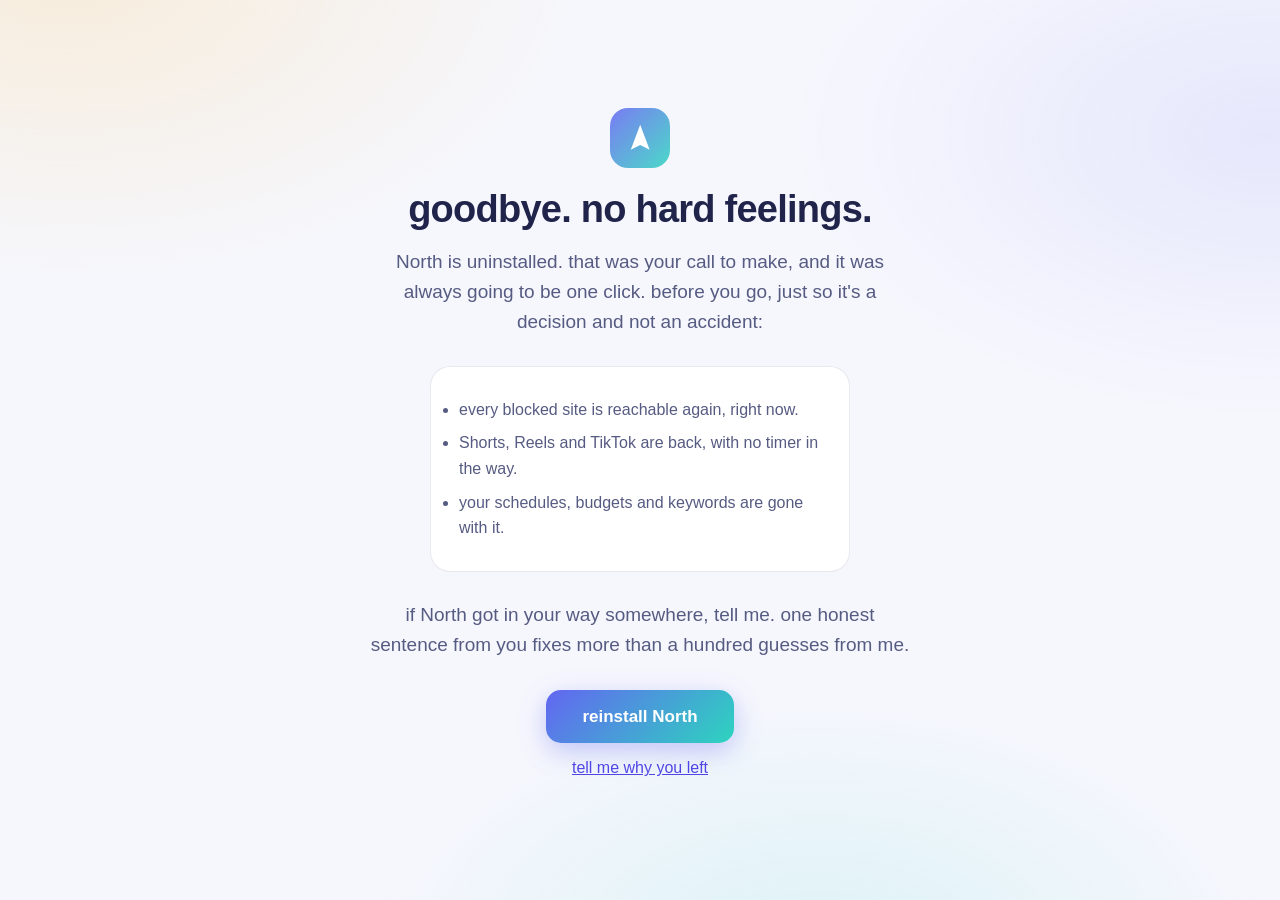
==== goodbye.html @ 4e26abec "use the north arrow mark instead of the triangle glyph swap the inline triangle in the hero mock, sh" ====
<!DOCTYPE html>
<html lang="en">
<head>
  <meta charset="UTF-8">
  <meta name="viewport" content="width=device-width, initial-scale=1.0">
  <title>You uninstalled North</title>
  <meta name="description" content="North has been uninstalled. Here's what just got unblocked, and how to come back if you change your mind.">
  <meta name="robots" content="noindex">
  <link rel="icon" type="image/png" href="assets/favicon.png">
  <script>document.documentElement.dataset.theme = localStorage.getItem("north-theme") || "light";</script>
  <link rel="stylesheet" href="styles.css">
  <style>
    .goodbye {
      max-width: 620px;
      margin: 0 auto;
      padding: clamp(60px, 12vh, 120px) 24px 80px;
      text-align: center;
      position: relative;
      z-index: 1;
    }
    .goodbye .mark {
      width: 60px; height: 60px;
      margin: 0 auto 20px;
      display: grid;
      place-items: center;
      font-size: 26px;
      color: #fff;
      border-radius: 18px;
      background: var(--grad);
      opacity: 0.85;
    }
    .goodbye h1 { font-size: clamp(28px, 4vw, 38px); margin-bottom: 16px; }
    .goodbye .open-list {
      text-align: left;
      max-width: 420px;
      margin: 28px auto;
      background: var(--bg-elev);
      border: 1px solid var(--line);
      border-radius: var(--radius);
      padding: 22px 28px;
    }
    .goodbye .open-list li { color: var(--text-dim); margin: 8px 0; }
    .goodbye .actions { display: flex; flex-direction: column; gap: 12px; align-items: center; margin-top: 30px; }
  </style>
</head>
<body>
  <div class="aurora" aria-hidden="true"></div>
  <main class="goodbye">
    <div class="mark"><svg class="north-arrow" viewBox="0 0 24 24" aria-hidden="true"><path d="M12 2 19 20.5 12 17 5 20.5Z"/></svg></div>
    <h1>goodbye. no hard feelings.</h1>
    <p class="lede" style="margin:0 auto 10px">North is uninstalled. that was your call to make, and it was always going to be one click. before you go, just so it's a decision and not an accident:</p>

    <ul class="open-list">
      <li>every blocked site is reachable again, right now.</li>
      <li>Shorts, Reels and TikTok are back, with no timer in the way.</li>
      <li>your schedules, budgets and keywords are gone with it.</li>
    </ul>

    <p class="lede" style="margin:0 auto">if North got in your way somewhere, tell me. one honest sentence from you fixes more than a hundred guesses from me.</p>

    <div class="actions">
      <a class="btn primary big" href="https://chrome.google.com/webstore" rel="noopener">reinstall North</a>
      <a href="mailto:jaitenkangis@gmail.com?subject=Why%20I%20uninstalled%20North&body=Be%20blunt.%20What%20made%20you%20remove%20it%3F%0A%0A">tell me why you left</a>
    </div>
  </main>
</body>
</html>
---- styles.css ----
/* North website — daylight edition */

:root {
  --bg: #f6f7fd;
  --bg-card: #ffffff;
  --bg-soft: #eceefb;
  --bg-inset: #f0f1fa;
  --line: rgba(32, 35, 90, 0.10);
  --text: #20234a;
  --text-dim: #565b82;
  --text-faint: #9094b4;
  --accent: #6366f1;
  --accent-deep: #4f46e5;
  --teal: #0ea5a0;
  --grad: linear-gradient(135deg, #6366f1, #2dd4bf);
  --shadow-sm: 0 2px 10px rgba(32, 35, 90, 0.06);
  --shadow: 0 18px 50px rgba(60, 60, 140, 0.13);
  --nav-bg: rgba(255, 255, 255, 0.85);
  --frost: rgba(255, 255, 255, 0.78);
  --radius: 20px;
  --font: "Plus Jakarta Sans", "Segoe UI", -apple-system, BlinkMacSystemFont, Roboto, sans-serif;
  --bg-elev: var(--bg-card); /* alias used by goodbye.html */
  --ok: #10b981;
}

/* Night mode — same brand, lights off */
:root[data-theme="dark"] {
  --bg: #0c1022;
  --bg-card: #131a31;
  --bg-soft: #1c2342;
  --bg-inset: #1a2138;
  --line: rgba(148, 163, 196, 0.16);
  --text: #e8ecf8;
  --text-dim: #9aa7c4;
  --text-faint: #5f6b8d;
  --accent-deep: #8b8ef8;
  --teal: #2dd4bf;
  --shadow-sm: 0 2px 10px rgba(0, 0, 0, 0.3);
  --shadow: 0 18px 50px rgba(0, 0, 0, 0.5);
  --nav-bg: rgba(12, 16, 34, 0.82);
  --frost: rgba(13, 18, 38, 0.74);
}

* { box-sizing: border-box; }

html { scroll-behavior: smooth; }

/* Lenis smooth scroll (when active) */
html.lenis, html.lenis body { height: auto; }
.lenis.lenis-smooth { scroll-behavior: auto !important; }
.lenis.lenis-stopped { overflow: hidden; }

body {
  margin: 0;
  background: var(--bg);
  color: var(--text);
  font-family: var(--font);
  font-size: 16px;
  line-height: 1.6;
  -webkit-font-smoothing: antialiased;
  overflow-x: hidden;
}

h1, h2, h3 { letter-spacing: -0.02em; line-height: 1.12; margin: 0; }
a { color: var(--accent-deep); }
.hidden { display: none; }

::selection { background: rgba(99, 102, 241, 0.22); }
a:focus-visible, button:focus-visible, input:focus-visible, summary:focus-visible {
  outline: 2.5px solid var(--accent);
  outline-offset: 3px;
  border-radius: 6px;
}

/* Daylight backdrop: morning sun, clear sky */
.aurora {
  position: fixed; inset: -20%;
  pointer-events: none;
  z-index: 0;
  background:
    radial-gradient(42% 36% at 18% 12%, rgba(255, 196, 86, 0.20), transparent 70%),
    radial-gradient(38% 32% at 85% 25%, rgba(99, 102, 241, 0.10), transparent 70%),
    radial-gradient(36% 30% at 60% 90%, rgba(45, 212, 191, 0.12), transparent 70%);
  animation: drift 26s ease-in-out infinite alternate;
}
@keyframes drift {
  from { transform: translate3d(-2%, -1%, 0) scale(1); }
  to   { transform: translate3d(2%, 2%, 0) scale(1.06); }
}
:root[data-theme="dark"] .aurora {
  background:
    radial-gradient(38% 32% at 22% 18%, rgba(99, 102, 241, 0.17), transparent 70%),
    radial-gradient(34% 28% at 78% 65%, rgba(45, 212, 191, 0.10), transparent 70%),
    radial-gradient(28% 24% at 60% 12%, rgba(168, 85, 247, 0.09), transparent 70%);
}

/* Reveal-on-scroll */
.reveal {
  opacity: 0;
  transform: translateY(26px);
  transition: opacity 0.7s cubic-bezier(0.2, 0.7, 0.3, 1), transform 0.7s cubic-bezier(0.2, 0.7, 0.3, 1);
}
.reveal.visible { opacity: 1; transform: none; }
.delay-1 { transition-delay: 0.12s; }
.delay-2 { transition-delay: 0.24s; }

/* Buttons */
.btn {
  display: inline-block;
  font: 700 15px/1 var(--font);
  padding: 14px 26px;
  border-radius: 13px;
  text-decoration: none;
  transition: transform 0.15s ease, box-shadow 0.25s ease;
}
.btn:active { transform: scale(0.97); }
.btn.primary {
  background: var(--grad);
  background-origin: border-box;
  color: #fff;
  box-shadow: 0 8px 26px rgba(99, 102, 241, 0.35);
}
.btn.primary:hover { box-shadow: 0 12px 36px rgba(99, 102, 241, 0.45); transform: translateY(-2px); }
.btn.big { padding: 18px 36px; font-size: 17px; border-radius: 15px; }
.btn.ghosted {
  color: var(--text-dim);
  border: 1.5px solid var(--line);
  background: var(--bg-card);
}
.btn.ghosted:hover { border-color: var(--accent); color: var(--text); }

/* ====================== Shared bits ====================== */

/* Kept for goodbye.html's gradient circle */
@keyframes breathe { 0%, 100% { transform: scale(1); } 50% { transform: scale(1.07); } }

/* Avatar eyes in the who-grid blink with this */
@keyframes blink {
  0%, 91%, 100% { transform: scaleY(1); }
  94%, 96% { transform: scaleY(0.08); }
}

@keyframes bob {
  0%, 100% { transform: translateY(0); }
  50% { transform: translateY(-7px); }
}

/* ====================== Nav ====================== */

.nav {
  position: sticky; top: 0;
  z-index: 20;
  display: flex;
  align-items: center;
  justify-content: space-between;
  gap: 20px;
  padding: 13px clamp(20px, 5vw, 56px);
  background: var(--nav-bg);
  backdrop-filter: blur(14px);
  border-bottom: 1px solid var(--line);
  box-shadow: 0 6px 24px rgba(32, 35, 90, 0.07);
  transition: box-shadow 0.3s, background 0.3s;
}
.nav.scrolled { box-shadow: 0 10px 32px rgba(32, 35, 90, 0.13); }
:root[data-theme="dark"] .nav { box-shadow: 0 6px 24px rgba(0, 0, 0, 0.35); }
:root[data-theme="dark"] .nav.scrolled { box-shadow: 0 10px 32px rgba(0, 0, 0, 0.5); }

.theme-btn {
  display: grid;
  place-items: center;
  width: 38px; height: 38px;
  border-radius: 11px;
  border: 1.5px solid var(--line);
  background: var(--bg-card);
  color: var(--text-dim);
  cursor: pointer;
  transition: border-color 0.2s, transform 0.15s;
}
.theme-btn:hover { border-color: var(--accent); transform: translateY(-1px); }
.theme-btn svg { width: 17px; height: 17px; stroke: currentColor; fill: none; stroke-width: 2; stroke-linecap: round; stroke-linejoin: round; }
:root[data-theme="dark"] .theme-btn .ico-moon { display: none; }
:root:not([data-theme="dark"]) .theme-btn .ico-sun { display: none; }
.nav-right { display: flex; align-items: center; gap: 14px; }
.donate-link {
  font-size: 14px;
  font-weight: 700;
  color: var(--text-dim);
  text-decoration: none;
  transition: color 0.2s;
}
.donate-link:hover { color: var(--accent-deep); }
@media (max-width: 480px) { .donate-link { display: none; } }
.nav-logo {
  display: flex; align-items: center; gap: 10px;
  font-weight: 800; font-size: 18px;
  color: var(--text); text-decoration: none;
}
.nav-logo img { border-radius: 10px; }

/* Brand mark: the North arrow, white inside its gradient tile. Scales to its
   tile (mock-mark, ph-mark, goodbye .mark) via %. */
.north-arrow { width: 54%; height: 54%; fill: currentColor; }
.nav-links { display: flex; gap: 26px; }
.nav-links a {
  color: var(--text-dim);
  text-decoration: none;
  font-size: 14.5px;
  font-weight: 600;
}
.nav-links a:hover { color: var(--text); }
@media (max-width: 720px) { .nav-links { display: none; } }

main { position: relative; z-index: 1; }

/* ====================== Hero ====================== */

.hero {
  display: grid;
  grid-template-columns: 1.1fr 0.9fr;
  gap: clamp(30px, 6vw, 80px);
  align-items: center;
  max-width: 1180px;
  margin: 0 auto;
  padding: clamp(56px, 9vh, 110px) clamp(20px, 5vw, 56px) 60px;
}
@media (max-width: 880px) { .hero { grid-template-columns: 1fr; } }

.eyebrow {
  font-size: 13px;
  font-weight: 800;
  letter-spacing: 0.12em;
  text-transform: uppercase;
  color: var(--teal);
  margin: 0 0 14px;
}
.hero h1 { font-size: clamp(36px, 5vw, 58px); font-weight: 800; }
/* Word-split spans for the staggered headline entrance */
#hero-title .w { display: inline-block; will-change: transform, opacity; }
.grad-text {
  background: var(--grad);
  -webkit-background-clip: text;
  background-clip: text;
  color: transparent;
}
.lede {
  font-size: clamp(16px, 2vw, 19px);
  color: var(--text-dim);
  margin: 22px 0 30px;
  max-width: 540px;
}
.cta-note { font-size: 13px; color: var(--text-faint); margin: 14px 0 0; }

/* Hero mockup */
.hero-mock { position: relative; display: flex; justify-content: center; }
.mock-card {
  width: min(380px, 100%);
  background: var(--bg-card);
  border: 1px solid var(--line);
  border-radius: 26px;
  box-shadow: var(--shadow);
  padding: 34px 32px;
  text-align: center;
  transform: rotate(1.5deg);
  transition: transform 0.5s ease, box-shadow 0.5s ease;
}
.mock-card:hover { transform: rotate(0deg) scale(1.02); box-shadow: 0 26px 70px rgba(60, 60, 140, 0.2); }
.mock-mark {
  width: 56px; height: 56px;
  margin: 0 auto 14px;
  display: grid;
  place-items: center;
  font-size: 24px;
  color: #fff;
  background: var(--grad);
  border-radius: 17px;
  box-shadow: 0 8px 24px rgba(99, 102, 241, 0.35);
}
.mock-headline { font-size: 22px; font-weight: 800; margin-bottom: 8px; }
.mock-sub { font-size: 13.5px; color: var(--text-dim); margin: 0 0 16px; min-height: 60px; transition: opacity 0.5s ease; }
.mock-pills { display: flex; justify-content: center; gap: 8px; flex-wrap: wrap; margin-bottom: 20px; }
.mock-pill {
  font-size: 11.5px; font-weight: 600;
  color: var(--text-dim);
  background: var(--bg-inset);
  border: 1px solid var(--line);
  padding: 5px 12px;
  border-radius: 999px;
}
.mock-pill strong { color: var(--text); }
.mock-btn {
  font-size: 14px; font-weight: 700;
  padding: 12px;
  border-radius: 12px;
  margin-bottom: 9px;
}
.mock-btn.primary { background: var(--grad); color: #fff; box-shadow: 0 6px 18px rgba(99, 102, 241, 0.3); }
.mock-btn.ghost { border: 1.5px solid var(--line); color: var(--text-dim); }

/* Floating proof chips around the mock */
.float-chip {
  position: absolute;
  z-index: 2;
  background: var(--bg-card);
  border: 1px solid var(--line);
  border-radius: 999px;
  box-shadow: var(--shadow-sm);
  font-size: 12px;
  font-weight: 700;
  color: var(--text-dim);
  padding: 8px 14px;
  display: flex;
  align-items: center;
  gap: 7px;
  animation: bob 4.2s ease-in-out infinite;
}
.float-chip .dot { width: 8px; height: 8px; border-radius: 50%; background: var(--teal); }
.float-chip.fc1 { top: 4%; left: -4%; animation-delay: 0.6s; }
.float-chip.fc2 { bottom: -6%; right: -4%; }
.float-chip.fc2 .dot { background: var(--accent); }
@media (max-width: 880px) { .float-chip { display: none; } }

/* ====================== Strips ====================== */

.strip {
  max-width: 880px;
  margin: 40px auto;
  padding: 30px clamp(20px, 5vw, 56px);
  text-align: center;
}
.strip p {
  font-size: clamp(17px, 2.2vw, 21px);
  color: var(--text-dim);
  line-height: 1.65;
  margin: 0;
}
.strip strong { color: var(--text); }

/* The problem statement gets bigger and lights up word by word on scroll */
#problem { max-width: 820px; padding-top: clamp(40px, 10vh, 90px); padding-bottom: clamp(40px, 10vh, 90px); }
#problem p { font-size: clamp(21px, 3vw, 31px); font-weight: 700; color: var(--text); line-height: 1.5; }
#problem .pw { opacity: 0.16; }
html.no-anim #problem .pw { opacity: 1; }

/* ====================== Sections ====================== */

.section {
  max-width: 1180px;
  margin: 0 auto;
  padding: clamp(50px, 9vh, 100px) clamp(20px, 5vw, 56px);
}
.section h2 {
  font-size: clamp(28px, 3.6vw, 40px);
  font-weight: 800;
  text-align: center;
  margin-bottom: 14px;
}
.section-sub {
  text-align: center;
  color: var(--text-dim);
  max-width: 560px;
  margin: 0 auto 40px;
}

/* ====================== Feature showcases ====================== */

.show {
  display: grid;
  grid-template-columns: 1fr 1fr;
  gap: clamp(28px, 5vw, 70px);
  align-items: center;
  margin-top: clamp(48px, 8vh, 84px);
}

/* Pinned showcase stack: the viewport holds still while features take turns */
.stack { position: relative; height: 420vh; }
.stack-pin {
  position: sticky;
  top: 70px;
  height: calc(100vh - 90px);
  min-height: 540px;
  display: flex;
  align-items: center;
}
.stack-frame {
  position: absolute;
  left: 0; right: 0;
  margin: 0;
  opacity: 0;
  transform: translateY(46px) scale(0.985);
  transition: opacity 0.45s ease, transform 0.55s cubic-bezier(0.2, 0.7, 0.3, 1);
  pointer-events: none;
}
.stack-frame.active { opacity: 1; transform: none; pointer-events: auto; }
.stack-frame.passed { transform: translateY(-46px) scale(0.985); }
/* GSAP drives the frames directly: transitions off, scrub takes over. The
   frames fill the held viewport and center their own content, since absolute
   children ignore the pin's flex alignment. */
.stack.gsap .stack-frame {
  transition: none;
  top: 0; bottom: 0;
  margin-top: 0;
  align-content: center;
}
.stack.gsap .stack-frame.visible { pointer-events: auto; }
.stack-dots {
  position: absolute;
  bottom: 18px;
  left: 50%;
  transform: translateX(-50%);
  display: flex;
  gap: 8px;
}
.stack-dots i {
  width: 8px; height: 8px;
  border-radius: 99px;
  background: rgba(99, 102, 241, 0.25);
  transition: all 0.35s ease;
}
.stack-dots i.on { background: var(--accent); width: 26px; }
/* Small screens: a normal scrolling list, no pinning. Reduced-motion is NOT
   gated here on purpose: this machine reports it falsely and the scroll engine
   ignores it, so gating the layout would desync the pin from the animation.
   The ?noanim opt-out collapses the stack via html.no-anim instead. */
@media (max-width: 820px) {
  .stack { height: auto; }
  .stack-pin { position: static; height: auto; min-height: 0; display: block; }
  .stack-frame {
    position: static;
    opacity: 1;
    transform: none;
    pointer-events: auto;
    margin-top: clamp(48px, 8vh, 84px);
  }
  .stack-dots { display: none; }
}
.show.flip .show-viz { order: 2; }
@media (max-width: 820px) {
  .show { grid-template-columns: 1fr; }
  .show.flip .show-viz { order: 0; }
}
.show-copy .eyebrow { margin-bottom: 10px; }
.show-copy h3 { font-size: clamp(23px, 2.6vw, 30px); font-weight: 800; margin-bottom: 12px; }
.show-copy p { color: var(--text-dim); font-size: 16px; max-width: 440px; margin: 0; }

.viz {
  background: var(--bg-card);
  border: 1px solid var(--line);
  border-radius: var(--radius);
  box-shadow: var(--shadow-sm);
  padding: clamp(20px, 3vw, 34px);
  display: flex;
  justify-content: center;
  overflow: hidden;
}

/* --- Vignette 1: the endless feed, ended --- */
/* The bezel is padding, not border, and the screen clips its own corners:
   no border/background radius seams at the corners, on any zoom level. */
.phone {
  width: 200px; height: 320px;
  border-radius: 28px;
  background: #2a2d55;
  padding: 6px;
}
.ph-screen {
  position: relative;
  height: 100%;
  border-radius: 22px;
  overflow: hidden;
  background: #f3f4fc;
  transform: translateZ(0); /* force the radius clip onto its own layer */
}
.ph-feed { position: absolute; inset: 0; background: #f3f4fc; animation: ph-scroll 9s linear infinite; }
@keyframes ph-scroll {
  from { transform: translateY(0); }
  to   { transform: translateY(-50%); }
}
.ph-feed { height: 200%; display: flex; flex-direction: column; }
.ph-card { flex: 1; margin: 5px 8px; border-radius: 14px; position: relative; }
.ph-card.c1, .ph-card.c4 { background: linear-gradient(160deg, #fda4af, #f472b6); }
.ph-card.c2, .ph-card.c5 { background: linear-gradient(160deg, #93c5fd, #818cf8); }
.ph-card.c3, .ph-card.c6 { background: linear-gradient(160deg, #fcd34d, #fb923c); }
.ph-play {
  position: absolute; top: 50%; left: 50%;
  transform: translate(-50%, -50%);
  width: 0; height: 0;
  border-left: 14px solid rgba(255, 255, 255, 0.85);
  border-top: 9px solid transparent;
  border-bottom: 9px solid transparent;
}
.ph-block {
  position: absolute; inset: 0;
  /* backdrop-filter ignores the screen's overflow clip, so the frost must
     round its own corners or they poke square past the phone's bezel. */
  border-radius: inherit;
  background: var(--frost);
  backdrop-filter: blur(7px);
  display: flex;
  flex-direction: column;
  align-items: center;
  justify-content: center;
  gap: 6px;
  text-align: center;
  padding: 18px;
  opacity: 0;
}
.show.visible .ph-block { animation: rise-in 0.7s cubic-bezier(0.2, 0.9, 0.3, 1.1) 0.7s both; }
@keyframes rise-in {
  from { opacity: 0; transform: translateY(36px); }
  to   { opacity: 1; transform: none; }
}
.ph-mark {
  width: 42px; height: 42px;
  margin-bottom: 6px;
  display: grid;
  place-items: center;
  font-size: 18px;
  color: #fff;
  background: var(--grad);
  border-radius: 13px;
  box-shadow: 0 6px 18px rgba(99, 102, 241, 0.35);
}
.ph-block strong { font-size: 14.5px; font-weight: 800; }
.ph-block span { font-size: 11.5px; color: var(--text-faint); font-weight: 600; }

/* --- Vignette 2: the one your friend sent --- */
.chat { width: min(330px, 100%); display: flex; flex-direction: column; gap: 9px; }
.msg {
  align-self: flex-start;
  background: var(--bg-inset);
  border-radius: 16px 16px 16px 5px;
  padding: 9px 15px;
  font-size: 13.5px;
  font-weight: 600;
  color: var(--text-dim);
  opacity: 0;
}
.msg.link { color: var(--accent-deep); }
.show.visible .m1 { animation: pop-in 0.4s cubic-bezier(0.2, 0.9, 0.3, 1.3) 0.15s both; }
.show.visible .m2 { animation: pop-in 0.4s cubic-bezier(0.2, 0.9, 0.3, 1.3) 0.55s both; }
.show.visible .m3 { animation: pop-in 0.4s cubic-bezier(0.2, 0.9, 0.3, 1.3) 0.95s both; }
.show.visible .m4 { animation: pop-in 0.5s cubic-bezier(0.2, 0.9, 0.3, 1.2) 1.45s both; }
@keyframes pop-in {
  from { opacity: 0; transform: scale(0.75) translateY(10px); }
  to   { opacity: 1; transform: none; }
}
.reelcard {
  display: flex;
  gap: 13px;
  align-items: center;
  background: var(--bg-card);
  border: 1.5px solid rgba(14, 165, 160, 0.45);
  border-radius: 16px;
  box-shadow: 0 8px 26px rgba(14, 165, 160, 0.14);
  padding: 12px 14px;
  opacity: 0;
  transform-origin: left center;
}
.reel-thumb {
  width: 54px; height: 76px;
  flex: none;
  border-radius: 10px;
  background: linear-gradient(160deg, #a78bfa, #2dd4bf);
  position: relative;
}
.reel-meta { display: flex; flex-direction: column; gap: 5px; }
.reel-meta strong { font-size: 13.5px; font-weight: 800; }
.reel-meta em { font-style: normal; font-size: 11.5px; color: var(--text-faint); font-weight: 600; }
.reel-timer {
  height: 5px;
  border-radius: 99px;
  background: var(--bg-inset);
  overflow: hidden;
}
.reel-timer i {
  display: block;
  height: 100%;
  border-radius: 99px;
  background: var(--grad);
  width: 100%;
}
.show.visible .reel-timer i { animation: drain 7s linear 1.9s both; }
@keyframes drain { from { width: 100%; } to { width: 6%; } }

/* --- Vignette 3: Instagram, messages only --- */
.ig { display: flex; gap: 14px; width: min(380px, 100%); }
.ig-dms {
  flex: 1.1;
  background: var(--bg-card);
  border: 1.5px solid rgba(14, 165, 160, 0.4);
  border-radius: 16px;
  padding: 14px;
  display: flex;
  flex-direction: column;
  gap: 12px;
  box-shadow: 0 8px 26px rgba(14, 165, 160, 0.12);
}
.ig-row { display: flex; align-items: center; gap: 9px; opacity: 0; }
.show.visible .ig-row:nth-child(1) { animation: pop-in 0.4s ease 0.2s both; }
.show.visible .ig-row:nth-child(2) { animation: pop-in 0.4s ease 0.45s both; }
.show.visible .ig-row:nth-child(3) { animation: pop-in 0.4s ease 0.7s both; }
.ig-av { width: 30px; height: 30px; border-radius: 50%; flex: none; }
.ig-av.a1 { background: linear-gradient(135deg, #fbbf24, #f87171); }
.ig-av.a2 { background: linear-gradient(135deg, #818cf8, #ec4899); }
.ig-av.a3 { background: linear-gradient(135deg, #34d399, #60a5fa); }
.ig-lines { flex: 1; display: flex; flex-direction: column; gap: 5px; }
.ig-lines i { display: block; height: 7px; border-radius: 99px; background: var(--bg-inset); }
.ig-lines i:first-child { width: 70%; background: #dcdff2; }
:root[data-theme="dark"] .ig-lines i:first-child { background: #2c3458; }
.ig-dot { width: 9px; height: 9px; border-radius: 50%; background: var(--accent); flex: none; }
.ig-tag {
  align-self: center;
  font-size: 10.5px;
  font-weight: 800;
  letter-spacing: 0.08em;
  text-transform: uppercase;
  padding: 4px 12px;
  border-radius: 999px;
  margin-top: 2px;
}
.ig-tag.ok { color: var(--teal); background: rgba(14, 165, 160, 0.1); }
.ig-feed { flex: 1; position: relative; border-radius: 16px; overflow: hidden; }
.ig-grid {
  display: grid;
  grid-template-columns: repeat(3, 1fr);
  gap: 4px;
  height: 100%;
}
.ig-grid i { border-radius: 5px; min-height: 38px; }
.ig-grid i:nth-child(3n+1) { background: linear-gradient(135deg, #c7d2fe, #a5b4fc); }
.ig-grid i:nth-child(3n+2) { background: linear-gradient(135deg, #99f6e4, #5eead4); }
.ig-grid i:nth-child(3n)   { background: linear-gradient(135deg, #fde68a, #fca5a5); }
.show.visible .ig-grid { animation: grey-out 0.8s ease 0.9s both; }
@keyframes grey-out {
  to { filter: grayscale(1) opacity(0.35); }
}
.ig-lock {
  position: absolute;
  inset: 0;
  display: flex;
  flex-direction: column;
  align-items: center;
  justify-content: center;
  gap: 5px;
  font-size: 11px;
  font-weight: 800;
  letter-spacing: 0.07em;
  text-transform: uppercase;
  color: var(--text-dim);
  opacity: 0;
}
.show.visible .ig-lock { animation: pop-in 0.45s cubic-bezier(0.2, 0.9, 0.3, 1.3) 1.3s both; }
.ig-lock svg { width: 26px; height: 26px; stroke: var(--text-dim); }

/* --- Vignette 4: YouTube on your terms --- */
.yt { width: min(360px, 100%); }
.yt-search {
  display: flex;
  align-items: center;
  background: var(--bg-inset);
  border: 1.5px solid var(--line);
  border-radius: 999px;
  padding: 9px 18px;
  font-size: 14px;
  font-weight: 700;
  color: var(--text);
  margin-bottom: 14px;
}
.yt-type {
  overflow: hidden;
  white-space: nowrap;
  width: 0;
}
.show.visible .yt-type { animation: type-in 1s steps(6) 0.3s both; }
@keyframes type-in { from { width: 0; } to { width: 6ch; } }
.yt-caret {
  width: 2px; height: 17px;
  background: var(--accent);
  margin-left: 2px;
  animation: caret 1s steps(1) infinite;
}
@keyframes caret { 50% { opacity: 0; } }
.yt-grid { display: grid; grid-template-columns: 1fr 1fr; gap: 11px; }
.yt-tile { font-size: 11.5px; font-weight: 700; color: var(--text-dim); line-height: 1.35; }
.yt-thumb { height: 58px; border-radius: 10px; margin-bottom: 6px; position: relative; }
.yt-thumb::after {
  content: "";
  position: absolute; top: 50%; left: 50%;
  transform: translate(-50%, -50%);
  width: 0; height: 0;
  border-left: 11px solid rgba(255, 255, 255, 0.9);
  border-top: 7px solid transparent;
  border-bottom: 7px solid transparent;
}
.yt-tile.keep .yt-thumb { box-shadow: 0 0 0 2px rgba(14, 165, 160, 0.55); }
.yt-thumb.t1 { background: linear-gradient(135deg, #818cf8, #6366f1); }
.yt-thumb.t2 { background: linear-gradient(135deg, #f87171, #fb923c); }
.yt-thumb.t3 { background: linear-gradient(135deg, #2dd4bf, #34d399); }
.yt-thumb.t4 { background: linear-gradient(135deg, #f472b6, #fb7185); }
.yt-thumb.t5 { background: linear-gradient(135deg, #60a5fa, #818cf8); }
.yt-thumb.t6 { background: linear-gradient(135deg, #fbbf24, #f59e0b); }
.show.visible .yt-tile.cut { animation: tile-cut 0.6s ease 1.5s both; }
@keyframes tile-cut {
  to { opacity: 0.16; filter: grayscale(1); transform: scale(0.94); }
}

/* ====================== Compact extras grid ====================== */

.more-grid {
  display: grid;
  grid-template-columns: repeat(auto-fit, minmax(230px, 1fr));
  gap: 14px;
  margin-top: clamp(48px, 8vh, 80px);
}
.more {
  display: flex;
  align-items: flex-start;
  gap: 13px;
  background: var(--bg-card);
  border: 1px solid var(--line);
  border-radius: 16px;
  padding: 18px 19px;
  box-shadow: var(--shadow-sm);
  transition: transform 0.2s ease, box-shadow 0.2s ease;
}
.more:hover { transform: translateY(-3px); box-shadow: var(--shadow); }
.more-ico {
  flex: none;
  width: 38px; height: 38px;
  border-radius: 11px;
  background: var(--bg-soft);
  display: grid;
  place-items: center;
}
.more-ico svg { width: 19px; height: 19px; stroke: var(--accent-deep); }
.more h3 { font-size: 14.5px; font-weight: 800; margin-bottom: 2px; }
.more p { font-size: 13px; color: var(--text-dim); margin: 0; }

/* ====================== Demo ====================== */

.demo-box {
  max-width: 560px;
  margin: 0 auto;
  background: var(--bg-card);
  border: 1px solid var(--line);
  border-radius: var(--radius);
  box-shadow: var(--shadow-sm);
  padding: 30px;
  text-align: center;
}
.demo-label {
  font-size: 11.5px;
  font-weight: 800;
  letter-spacing: 0.09em;
  text-transform: uppercase;
  color: var(--text-faint);
  text-align: left;
  margin: 0 0 10px;
  line-height: 1.7;
}
.demo-box textarea {
  width: 100%;
  font: 600 15px/1.6 var(--font);
  background: var(--bg-card);
  color: var(--text);
  border: 2px solid rgba(99, 102, 241, 0.45);
  border-radius: 12px;
  padding: 13px 16px;
  outline: none;
  resize: vertical;
  caret-color: var(--accent);
  transition: border-color 0.2s, box-shadow 0.2s;
}
.demo-box textarea:focus { border-color: var(--accent); box-shadow: 0 0 0 4px rgba(99, 102, 241, 0.12); }
.demo-box textarea::placeholder { color: var(--text-faint); }
.demo-meta {
  display: flex;
  align-items: center;
  justify-content: space-between;
  gap: 12px;
  margin-top: 12px;
}
#demo-count {
  font-size: 13px;
  font-weight: 800;
  font-variant-numeric: tabular-nums;
  color: var(--text-faint);
}
#demo-count.done { color: var(--ok); }
.btn.small { padding: 11px 22px; font-size: 14px; }
.btn.primary.ready {
  background: linear-gradient(135deg, #10b981, #2dd4bf);
  background-origin: border-box;
  box-shadow: 0 8px 26px rgba(16, 185, 129, 0.35);
}
.demo-result { font-size: 14.5px; color: var(--teal); margin: 14px 0 0; font-weight: 700; text-align: left; }

/* ====================== Steps ====================== */

.steps {
  display: grid;
  grid-template-columns: repeat(auto-fit, minmax(240px, 1fr));
  gap: 18px;
  margin-top: 44px;
}
.step {
  background: var(--bg-card);
  border: 1px solid var(--line);
  border-radius: var(--radius);
  box-shadow: var(--shadow-sm);
  padding: 32px 26px;
  text-align: center;
}
.step-num {
  display: inline-grid;
  place-items: center;
  width: 42px; height: 42px;
  border-radius: 50%;
  background: var(--grad);
  color: #fff;
  font-weight: 800;
  font-size: 17px;
  margin-bottom: 14px;
  box-shadow: 0 6px 18px rgba(99, 102, 241, 0.3);
}
.step h3 { font-size: 17px; font-weight: 800; margin-bottom: 8px; }
.step p { font-size: 14px; color: var(--text-dim); margin: 0; }

/* ====================== Who it's for ====================== */

.who-grid {
  display: grid;
  grid-template-columns: repeat(auto-fit, minmax(230px, 1fr));
  gap: 16px;
  margin-top: 44px;
}
.who-card {
  background: var(--bg-card);
  border: 1px solid var(--line);
  border-radius: var(--radius);
  box-shadow: var(--shadow-sm);
  padding: 26px 24px 24px;
  text-align: center;
  transition: transform 0.25s ease, box-shadow 0.25s ease;
}
.who-card:hover { transform: translateY(-4px); box-shadow: var(--shadow); }
.who-card h3 { font-size: 16.5px; font-weight: 800; margin: 14px 0 7px; }
.who-card p { font-size: 13.5px; color: var(--text-dim); margin: 0; }

.avatar { width: 96px; height: 96px; }
.av-eye { transform-box: fill-box; transform-origin: center; animation: blink 5.2s ease-in-out infinite; }
.who-card:nth-child(2) .av-eye { animation-delay: 1.1s; }
.who-card:nth-child(3) .av-eye { animation-delay: 2.3s; }
.who-card:nth-child(4) .av-eye { animation-delay: 3.4s; }

/* Each character is alive on its own: tassel swings, worker nods along,
   the quitter waves their phone goodbye, the flag flutters. */
.av-tassel {
  transform-box: fill-box;
  transform-origin: top center;
  animation: tassel-swing 3.2s ease-in-out infinite;
}
@keyframes tassel-swing {
  0%, 100% { transform: rotate(0deg); }
  50% { transform: rotate(12deg); }
}
.av-head {
  transform-box: fill-box;
  transform-origin: center bottom;
  animation: head-nod 2.4s ease-in-out infinite;
}
@keyframes head-nod {
  0%, 100% { transform: translateY(0); }
  50% { transform: translateY(2px); }
}
.av-arm {
  transform-box: fill-box;
  transform-origin: 15% 85%;
  animation: wave 3.6s ease-in-out infinite;
}
@keyframes wave {
  0%, 40%, 90%, 100% { transform: rotate(0deg); }
  55% { transform: rotate(-22deg); }
  65% { transform: rotate(6deg); }
  75% { transform: rotate(-14deg); }
}
.av-phone {
  animation: phone-away 3.6s ease-in-out infinite;
}
@keyframes phone-away {
  0%, 35% { opacity: 0; transform: translate(-5px, 5px); }
  55% { opacity: 1; transform: translate(0, 0); }
  100% { opacity: 0; transform: translate(9px, -12px); }
}
.av-flag {
  transform-box: fill-box;
  transform-origin: right center;
  animation: flag-flutter 2.4s ease-in-out infinite;
}
@keyframes flag-flutter {
  0%, 100% { transform: skewY(0deg); }
  50% { transform: skewY(-7deg); }
}

/* ====================== FAQ ====================== */

.faq-list { max-width: 720px; margin: 40px auto 0; }
details {
  background: var(--bg-card);
  border: 1px solid var(--line);
  border-radius: 15px;
  box-shadow: var(--shadow-sm);
  padding: 0 22px;
  margin-bottom: 10px;
  transition: border-color 0.25s;
}
details[open] { border-color: rgba(99, 102, 241, 0.35); }
summary {
  cursor: pointer;
  font-weight: 700;
  font-size: 15.5px;
  padding: 18px 28px 18px 0;
  list-style: none;
  position: relative;
}
summary::-webkit-details-marker { display: none; }
summary::after {
  content: "+";
  position: absolute;
  right: 2px;
  top: 50%;
  translate: 0 -50%;
  color: var(--accent);
  font-size: 20px;
  font-weight: 600;
  transition: transform 0.3s cubic-bezier(0.3, 0.8, 0.3, 1.2);
}
details[open] summary::after { transform: rotate(45deg); }
.faq-body { overflow: hidden; }
.faq-body p { color: var(--text-dim); font-size: 14.5px; margin: 0; padding-bottom: 18px; }

/* ====================== Why not the others ====================== */

.why-grid {
  display: grid;
  grid-template-columns: repeat(auto-fit, minmax(260px, 1fr));
  gap: 16px;
  margin-top: 44px;
}
.why-card {
  background: var(--bg-card);
  border: 1px solid var(--line);
  border-radius: var(--radius);
  box-shadow: var(--shadow-sm);
  padding: 28px 26px;
  transition: transform 0.25s ease, box-shadow 0.25s ease;
}
.why-card:hover { transform: translateY(-4px); box-shadow: var(--shadow); }
.why-card h3 { font-size: 17px; font-weight: 800; margin-bottom: 10px; }
.why-card p { font-size: 14px; color: var(--text-dim); margin: 0; }

/* ====================== Free forever ====================== */

.free-card {
  background: var(--bg-card);
  border: 1.5px solid rgba(14, 165, 160, 0.4);
  border-radius: var(--radius);
  box-shadow: 0 18px 50px rgba(14, 165, 160, 0.1);
  padding: clamp(28px, 5vw, 48px);
  max-width: 760px;
  margin: 0 auto;
  text-align: center;
}
.free-card h2 { font-size: clamp(24px, 3.2vw, 34px); margin-bottom: 16px; }
.free-card p { color: var(--text-dim); margin: 0 auto 14px; max-width: 58ch; }
.free-card .btn { margin-top: 8px; }
.free-card .cta-note { margin-top: 12px; }

/* ====================== Final CTA ====================== */

.cta-final { text-align: center; }
.cta-icon { border-radius: 18px; margin-bottom: 18px; box-shadow: 0 12px 36px rgba(99, 102, 241, 0.3); }

/* ====================== Footer ====================== */

.footer {
  position: relative; z-index: 1;
  border-top: 1px solid var(--line);
  background: var(--bg-card);
  padding: 40px clamp(20px, 5vw, 56px) 50px;
}
.footer-inner { max-width: 1180px; margin: 0 auto; }
.footer p { color: var(--text-dim); font-size: 14px; margin: 12px 0 0; }
.footer .fine { color: var(--text-faint); font-size: 12.5px; }

/* ====================== Calm mode (?noanim or no GSAP) ====================== */

html.no-anim { scroll-behavior: auto; }
html.no-anim .reveal { opacity: 1; transform: none; transition: none; }
html.no-anim .aurora, html.no-anim .float-chip, html.no-anim .ph-feed,
html.no-anim .av-eye, html.no-anim .av-tassel, html.no-anim .av-head,
html.no-anim .av-arm, html.no-anim .av-flag { animation: none !important; }
html.no-anim .av-phone { animation: none !important; opacity: 1; }
html.no-anim .show .ph-block, html.no-anim .show .msg,
html.no-anim .show .reelcard, html.no-anim .show .ig-row,
html.no-anim .show .ig-lock, html.no-anim .show .yt-type {
  animation: none !important; opacity: 1; width: auto;
}
/* With the scroll engine off, the pinned stack becomes a normal scrolling list
   (on wide screens too, where the media query above no longer collapses it). */
html.no-anim .stack { height: auto; }
html.no-anim .stack-pin { position: static; height: auto; min-height: 0; display: block; }
html.no-anim .stack-frame {
  position: static; opacity: 1; transform: none; pointer-events: auto;
  top: auto; bottom: auto; align-content: normal;
  margin-top: clamp(48px, 8vh, 84px);
}
html.no-anim .stack-dots { display: none; }
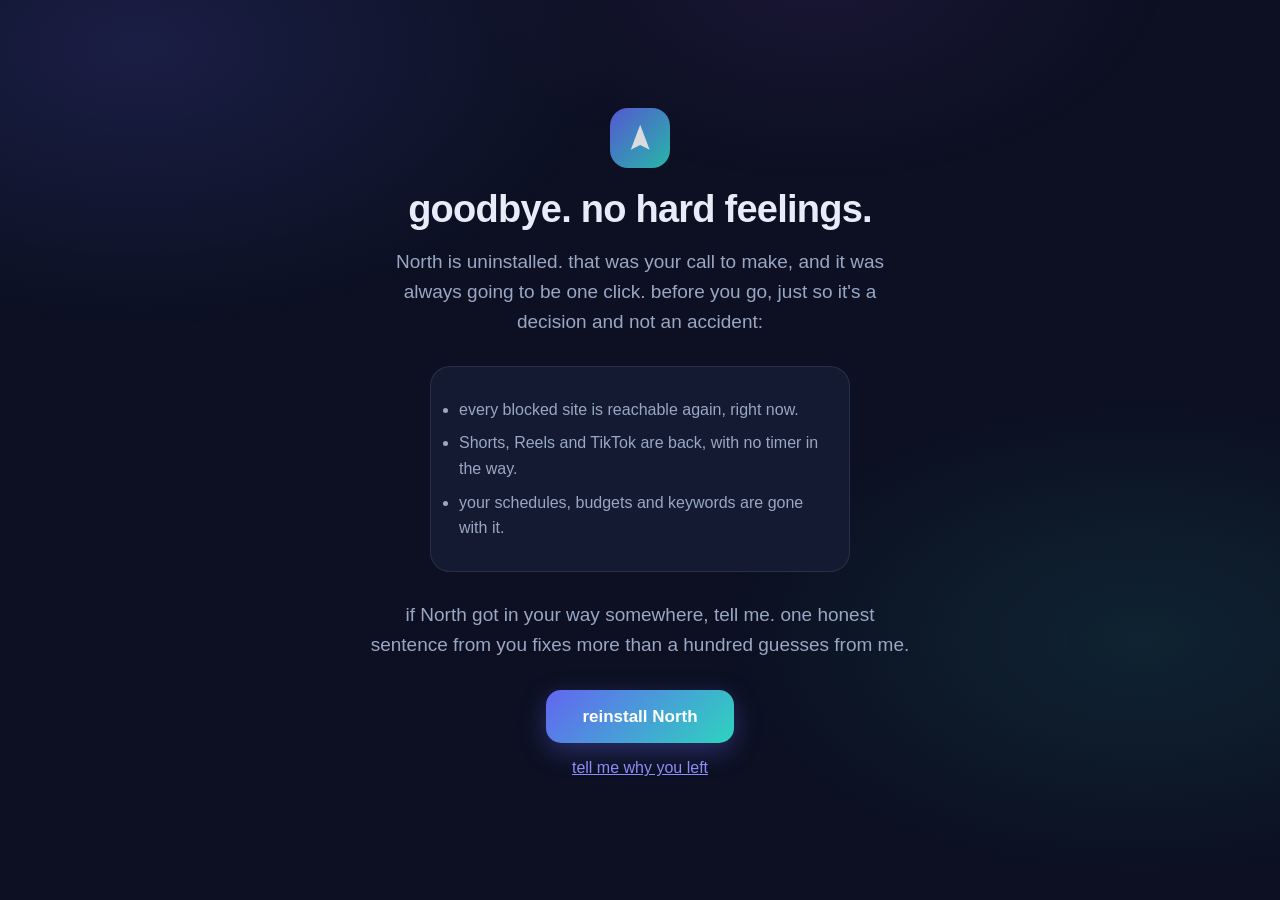
==== commit 1e5168ca: "auto theme: light by day, dark after sunset, by the visitor's local clock new shared theme.js makes " ====
--- a/goodbye.html
+++ b/goodbye.html
@@ -7,7 +7,14 @@
   <meta name="description" content="North has been uninstalled. Here's what just got unblocked, and how to come back if you change your mind.">
   <meta name="robots" content="noindex">
   <link rel="icon" type="image/png" href="assets/favicon.png">
-  <script>document.documentElement.dataset.theme = localStorage.getItem("north-theme") || "light";</script>
+  <script>
+    // first paint, flash-free: mirrors theme.js (auto = light by day, dark after sunset)
+    (function () {
+      var s = localStorage.getItem("north-theme"), h = new Date().getHours();
+      document.documentElement.dataset.theme =
+        (s === "light" || s === "dark") ? s : (h >= 19 || h < 7 ? "dark" : "light");
+    })();
+  </script>
   <link rel="stylesheet" href="styles.css">
   <style>
     .goodbye {
@@ -60,8 +67,9 @@
 
     <div class="actions">
       <a class="btn primary big" href="https://chrome.google.com/webstore" rel="noopener">reinstall North</a>
-      <a href="mailto:jaitenkangis@gmail.com?subject=Why%20I%20uninstalled%20North&body=Be%20blunt.%20What%20made%20you%20remove%20it%3F%0A%0A">tell me why you left</a>
+      <a href="suggest.html?from=uninstall">tell me why you left</a>
     </div>
   </main>
+  <script src="theme.js" defer></script>
 </body>
 </html>
--- a/styles.css
+++ b/styles.css
@@ -404,19 +404,35 @@
 .stack.gsap .stack-frame.visible { pointer-events: auto; }
 .stack-dots {
   position: absolute;
-  bottom: 18px;
+  bottom: 14px;
   left: 50%;
   transform: translateX(-50%);
   display: flex;
-  gap: 8px;
-}
-.stack-dots i {
-  width: 8px; height: 8px;
+  align-items: center;
+  gap: 4px;
+  z-index: 5;            /* sit above the active frame so clicks land */
+  pointer-events: auto;
+}
+/* Each dot is a roomy, transparent tap target with a small visible pill drawn
+   by ::before, so it's easy to click without looking heavy. */
+.stack-dots .dot {
+  border: none;
+  background: none;
+  padding: 9px 6px;
+  margin: 0;
+  line-height: 0;
+  cursor: pointer;
+}
+.stack-dots .dot::before {
+  content: "";
+  display: block;
+  width: 9px; height: 9px;
   border-radius: 99px;
-  background: rgba(99, 102, 241, 0.25);
-  transition: all 0.35s ease;
-}
-.stack-dots i.on { background: var(--accent); width: 26px; }
+  background: rgba(99, 102, 241, 0.28);
+  transition: background-color 0.3s ease, width 0.35s ease;
+}
+.stack-dots .dot:hover::before { background: rgba(99, 102, 241, 0.55); }
+.stack-dots .dot.on::before { background: var(--accent); width: 26px; }
 /* Small screens: a normal scrolling list, no pinning. Reduced-motion is NOT
    gated here on purpose: this machine reports it falsely and the scroll engine
    ignores it, so gating the layout would desync the pin from the animation.
@@ -736,96 +752,6 @@
 .more h3 { font-size: 14.5px; font-weight: 800; margin-bottom: 2px; }
 .more p { font-size: 13px; color: var(--text-dim); margin: 0; }
 
-/* ====================== Demo ====================== */
-
-.demo-box {
-  max-width: 560px;
-  margin: 0 auto;
-  background: var(--bg-card);
-  border: 1px solid var(--line);
-  border-radius: var(--radius);
-  box-shadow: var(--shadow-sm);
-  padding: 30px;
-  text-align: center;
-}
-.demo-label {
-  font-size: 11.5px;
-  font-weight: 800;
-  letter-spacing: 0.09em;
-  text-transform: uppercase;
-  color: var(--text-faint);
-  text-align: left;
-  margin: 0 0 10px;
-  line-height: 1.7;
-}
-.demo-box textarea {
-  width: 100%;
-  font: 600 15px/1.6 var(--font);
-  background: var(--bg-card);
-  color: var(--text);
-  border: 2px solid rgba(99, 102, 241, 0.45);
-  border-radius: 12px;
-  padding: 13px 16px;
-  outline: none;
-  resize: vertical;
-  caret-color: var(--accent);
-  transition: border-color 0.2s, box-shadow 0.2s;
-}
-.demo-box textarea:focus { border-color: var(--accent); box-shadow: 0 0 0 4px rgba(99, 102, 241, 0.12); }
-.demo-box textarea::placeholder { color: var(--text-faint); }
-.demo-meta {
-  display: flex;
-  align-items: center;
-  justify-content: space-between;
-  gap: 12px;
-  margin-top: 12px;
-}
-#demo-count {
-  font-size: 13px;
-  font-weight: 800;
-  font-variant-numeric: tabular-nums;
-  color: var(--text-faint);
-}
-#demo-count.done { color: var(--ok); }
-.btn.small { padding: 11px 22px; font-size: 14px; }
-.btn.primary.ready {
-  background: linear-gradient(135deg, #10b981, #2dd4bf);
-  background-origin: border-box;
-  box-shadow: 0 8px 26px rgba(16, 185, 129, 0.35);
-}
-.demo-result { font-size: 14.5px; color: var(--teal); margin: 14px 0 0; font-weight: 700; text-align: left; }
-
-/* ====================== Steps ====================== */
-
-.steps {
-  display: grid;
-  grid-template-columns: repeat(auto-fit, minmax(240px, 1fr));
-  gap: 18px;
-  margin-top: 44px;
-}
-.step {
-  background: var(--bg-card);
-  border: 1px solid var(--line);
-  border-radius: var(--radius);
-  box-shadow: var(--shadow-sm);
-  padding: 32px 26px;
-  text-align: center;
-}
-.step-num {
-  display: inline-grid;
-  place-items: center;
-  width: 42px; height: 42px;
-  border-radius: 50%;
-  background: var(--grad);
-  color: #fff;
-  font-weight: 800;
-  font-size: 17px;
-  margin-bottom: 14px;
-  box-shadow: 0 6px 18px rgba(99, 102, 241, 0.3);
-}
-.step h3 { font-size: 17px; font-weight: 800; margin-bottom: 8px; }
-.step p { font-size: 14px; color: var(--text-dim); margin: 0; }
-
 /* ====================== Who it's for ====================== */
 
 .who-grid {
@@ -835,19 +761,43 @@
   margin-top: 44px;
 }
 .who-card {
+  position: relative;
   background: var(--bg-card);
   border: 1px solid var(--line);
   border-radius: var(--radius);
   box-shadow: var(--shadow-sm);
-  padding: 26px 24px 24px;
+  padding: 28px 24px 26px;
   text-align: center;
-  transition: transform 0.25s ease, box-shadow 0.25s ease;
-}
-.who-card:hover { transform: translateY(-4px); box-shadow: var(--shadow); }
-.who-card h3 { font-size: 16.5px; font-weight: 800; margin: 14px 0 7px; }
+  transition: transform 0.25s ease, box-shadow 0.25s ease, border-color 0.25s ease;
+}
+.who-card:hover { transform: translateY(-6px); box-shadow: var(--shadow); border-color: rgba(99, 102, 241, 0.35); }
+.who-card h3 { font-size: 16.5px; font-weight: 800; margin: 14px 0 9px; }
 .who-card p { font-size: 13.5px; color: var(--text-dim); margin: 0; }
 
-.avatar { width: 96px; height: 96px; }
+/* The one feature that carries most of the weight for this person */
+.who-feature {
+  display: inline-flex;
+  align-items: center;
+  gap: 6px;
+  margin: 0 0 11px;
+  padding: 5px 12px 5px 9px;
+  border-radius: 999px;
+  background: rgba(99, 102, 241, 0.12);
+  color: var(--accent-deep);
+  font-size: 12px;
+  font-weight: 700;
+}
+.who-feature svg { width: 14px; height: 14px; fill: none; stroke: currentColor; stroke-width: 2; stroke-linecap: round; stroke-linejoin: round; }
+:root[data-theme="dark"] .who-feature { background: rgba(123, 126, 248, 0.18); }
+
+.avatar {
+  width: 96px; height: 96px;
+  animation: bob 5.5s ease-in-out infinite;
+  filter: drop-shadow(0 10px 18px rgba(99, 102, 241, 0.16));
+}
+.who-card:nth-child(2) .avatar { animation-delay: 0.7s; }
+.who-card:nth-child(3) .avatar { animation-delay: 1.4s; }
+.who-card:nth-child(4) .avatar { animation-delay: 2.1s; }
 .av-eye { transform-box: fill-box; transform-origin: center; animation: blink 5.2s ease-in-out infinite; }
 .who-card:nth-child(2) .av-eye { animation-delay: 1.1s; }
 .who-card:nth-child(3) .av-eye { animation-delay: 2.3s; }
@@ -998,8 +948,8 @@
 html.no-anim { scroll-behavior: auto; }
 html.no-anim .reveal { opacity: 1; transform: none; transition: none; }
 html.no-anim .aurora, html.no-anim .float-chip, html.no-anim .ph-feed,
-html.no-anim .av-eye, html.no-anim .av-tassel, html.no-anim .av-head,
-html.no-anim .av-arm, html.no-anim .av-flag { animation: none !important; }
+html.no-anim .avatar, html.no-anim .av-eye, html.no-anim .av-tassel,
+html.no-anim .av-head, html.no-anim .av-arm, html.no-anim .av-flag { animation: none !important; }
 html.no-anim .av-phone { animation: none !important; opacity: 1; }
 html.no-anim .show .ph-block, html.no-anim .show .msg,
 html.no-anim .show .reelcard, html.no-anim .show .ig-row,
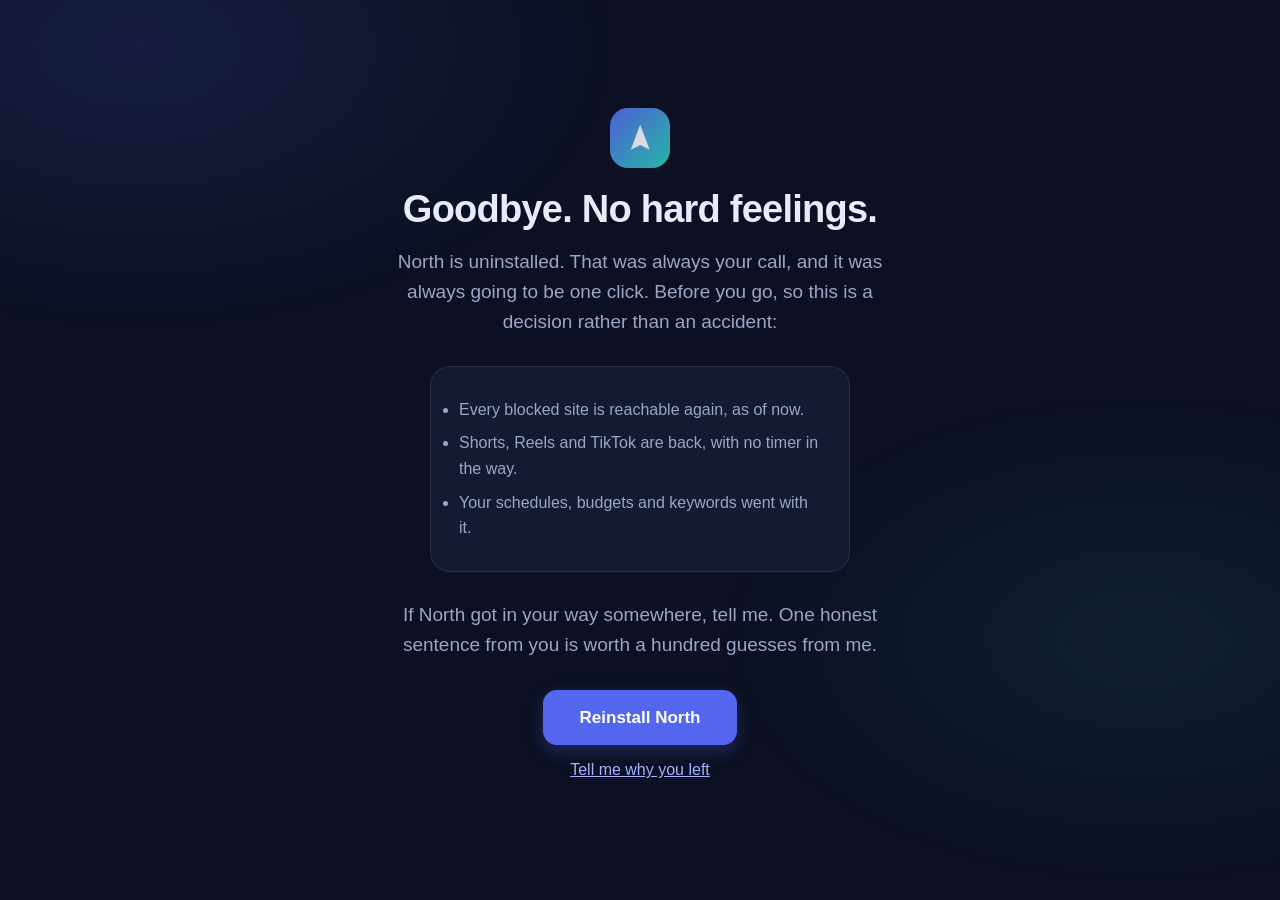
==== commit 281ef289: "move the site to a more professional voice and a calmer visual system Copy is sentence case througho" ====
--- a/goodbye.html
+++ b/goodbye.html
@@ -7,6 +7,11 @@
   <meta name="description" content="North has been uninstalled. Here's what just got unblocked, and how to come back if you change your mind.">
   <meta name="robots" content="noindex">
   <link rel="icon" type="image/png" href="assets/favicon.png">
+  <!-- Vercel Web Analytics -->
+  <script>
+    window.va = window.va || function () { (window.vaq = window.vaq || []).push(arguments); };
+  </script>
+  <script defer src="/_vercel/insights/script.js"></script>
   <script>
     // first paint, flash-free: mirrors theme.js (auto = light by day, dark after sunset)
     (function () {
@@ -54,20 +59,20 @@
   <div class="aurora" aria-hidden="true"></div>
   <main class="goodbye">
     <div class="mark"><svg class="north-arrow" viewBox="0 0 24 24" aria-hidden="true"><path d="M12 2 19 20.5 12 17 5 20.5Z"/></svg></div>
-    <h1>goodbye. no hard feelings.</h1>
-    <p class="lede" style="margin:0 auto 10px">North is uninstalled. that was your call to make, and it was always going to be one click. before you go, just so it's a decision and not an accident:</p>
+    <h1>Goodbye. No hard feelings.</h1>
+    <p class="lede" style="margin:0 auto 10px">North is uninstalled. That was always your call, and it was always going to be one click. Before you go, so this is a decision rather than an accident:</p>
 
     <ul class="open-list">
-      <li>every blocked site is reachable again, right now.</li>
+      <li>Every blocked site is reachable again, as of now.</li>
       <li>Shorts, Reels and TikTok are back, with no timer in the way.</li>
-      <li>your schedules, budgets and keywords are gone with it.</li>
+      <li>Your schedules, budgets and keywords went with it.</li>
     </ul>
 
-    <p class="lede" style="margin:0 auto">if North got in your way somewhere, tell me. one honest sentence from you fixes more than a hundred guesses from me.</p>
+    <p class="lede" style="margin:0 auto">If North got in your way somewhere, tell me. One honest sentence from you is worth a hundred guesses from me.</p>
 
     <div class="actions">
-      <a class="btn primary big" href="https://chrome.google.com/webstore" rel="noopener">reinstall North</a>
-      <a href="suggest.html?from=uninstall">tell me why you left</a>
+      <a class="btn primary big" href="https://chromewebstore.google.com/detail/bbfpkfifjmcebiobbmfhdgpnclegaedo" target="_blank" rel="noopener">Reinstall North</a>
+      <a href="suggest.html?from=uninstall">Tell me why you left</a>
     </div>
   </main>
   <script src="theme.js" defer></script>
--- a/styles.css
+++ b/styles.css
@@ -9,10 +9,12 @@
   --text: #20234a;
   --text-dim: #565b82;
   --text-faint: #9094b4;
-  --accent: #6366f1;
+  --accent: #5b6ef5;
   --accent-deep: #4f46e5;
-  --teal: #0ea5a0;
-  --grad: linear-gradient(135deg, #6366f1, #2dd4bf);
+  --teal: #0d9488;
+  /* Reserved for the brand mark and the one gradient headline. Buttons and
+     bars use flat colour so the page reads as a product, not a promo. */
+  --grad: linear-gradient(135deg, #5b6ef5, #2dd4bf);
   --shadow-sm: 0 2px 10px rgba(32, 35, 90, 0.06);
   --shadow: 0 18px 50px rgba(60, 60, 140, 0.13);
   --nav-bg: rgba(255, 255, 255, 0.85);
@@ -33,7 +35,10 @@
   --text: #e8ecf8;
   --text-dim: #9aa7c4;
   --text-faint: #5f6b8d;
-  --accent-deep: #8b8ef8;
+  /* Deep enough that white button text clears 4.5:1, light enough that the
+     focus outline still separates from the page. */
+  --accent: #5566ee;
+  --accent-deep: #a5b0ff;
   --teal: #2dd4bf;
   --shadow-sm: 0 2px 10px rgba(0, 0, 0, 0.3);
   --shadow: 0 18px 50px rgba(0, 0, 0, 0.5);
@@ -65,7 +70,7 @@
 a { color: var(--accent-deep); }
 .hidden { display: none; }
 
-::selection { background: rgba(99, 102, 241, 0.22); }
+::selection { background: rgba(91, 110, 245, 0.2); }
 a:focus-visible, button:focus-visible, input:focus-visible, summary:focus-visible {
   outline: 2.5px solid var(--accent);
   outline-offset: 3px;
@@ -78,10 +83,10 @@
   pointer-events: none;
   z-index: 0;
   background:
-    radial-gradient(42% 36% at 18% 12%, rgba(255, 196, 86, 0.20), transparent 70%),
-    radial-gradient(38% 32% at 85% 25%, rgba(99, 102, 241, 0.10), transparent 70%),
-    radial-gradient(36% 30% at 60% 90%, rgba(45, 212, 191, 0.12), transparent 70%);
-  animation: drift 26s ease-in-out infinite alternate;
+    radial-gradient(42% 36% at 18% 12%, rgba(255, 196, 86, 0.14), transparent 70%),
+    radial-gradient(38% 32% at 85% 25%, rgba(91, 110, 245, 0.08), transparent 70%),
+    radial-gradient(36% 30% at 60% 90%, rgba(45, 212, 191, 0.09), transparent 70%);
+  animation: drift 32s ease-in-out infinite alternate;
 }
 @keyframes drift {
   from { transform: translate3d(-2%, -1%, 0) scale(1); }
@@ -89,9 +94,8 @@
 }
 :root[data-theme="dark"] .aurora {
   background:
-    radial-gradient(38% 32% at 22% 18%, rgba(99, 102, 241, 0.17), transparent 70%),
-    radial-gradient(34% 28% at 78% 65%, rgba(45, 212, 191, 0.10), transparent 70%),
-    radial-gradient(28% 24% at 60% 12%, rgba(168, 85, 247, 0.09), transparent 70%);
+    radial-gradient(38% 32% at 22% 18%, rgba(91, 110, 245, 0.14), transparent 70%),
+    radial-gradient(34% 28% at 78% 65%, rgba(45, 212, 191, 0.08), transparent 70%);
 }
 
 /* Reveal-on-scroll */
@@ -109,22 +113,24 @@
   display: inline-block;
   font: 700 15px/1 var(--font);
   padding: 14px 26px;
-  border-radius: 13px;
+  border-radius: 12px;
   text-decoration: none;
-  transition: transform 0.15s ease, box-shadow 0.25s ease;
-}
-.btn:active { transform: scale(0.97); }
+  white-space: nowrap;
+  border: 1.5px solid transparent;
+  transition: background 0.18s ease, border-color 0.18s ease, color 0.18s ease, box-shadow 0.25s ease;
+}
+.btn:active { transform: translateY(1px); }
 .btn.primary {
-  background: var(--grad);
-  background-origin: border-box;
+  background: var(--accent);
   color: #fff;
-  box-shadow: 0 8px 26px rgba(99, 102, 241, 0.35);
-}
-.btn.primary:hover { box-shadow: 0 12px 36px rgba(99, 102, 241, 0.45); transform: translateY(-2px); }
-.btn.big { padding: 18px 36px; font-size: 17px; border-radius: 15px; }
+  box-shadow: 0 6px 18px rgba(91, 110, 245, 0.26);
+}
+.btn.primary:hover { background: var(--accent-deep); box-shadow: 0 8px 24px rgba(91, 110, 245, 0.32); }
+:root[data-theme="dark"] .btn.primary:hover { background: #6b7bf5; }
+.btn.big { padding: 18px 36px; font-size: 17px; border-radius: 14px; }
 .btn.ghosted {
   color: var(--text-dim);
-  border: 1.5px solid var(--line);
+  border-color: var(--line);
   background: var(--bg-card);
 }
 .btn.ghosted:hover { border-color: var(--accent); color: var(--text); }
@@ -150,9 +156,9 @@
 .nav {
   position: sticky; top: 0;
   z-index: 20;
-  display: flex;
-  align-items: center;
-  justify-content: space-between;
+  display: grid;
+  grid-template-columns: minmax(170px, 1fr) auto minmax(170px, 1fr);
+  align-items: center;
   gap: 20px;
   padding: 13px clamp(20px, 5vw, 56px);
   background: var(--nav-bg);
@@ -176,11 +182,11 @@
   cursor: pointer;
   transition: border-color 0.2s, transform 0.15s;
 }
-.theme-btn:hover { border-color: var(--accent); transform: translateY(-1px); }
+.theme-btn:hover { border-color: var(--accent); color: var(--text); }
 .theme-btn svg { width: 17px; height: 17px; stroke: currentColor; fill: none; stroke-width: 2; stroke-linecap: round; stroke-linejoin: round; }
 :root[data-theme="dark"] .theme-btn .ico-moon { display: none; }
 :root:not([data-theme="dark"]) .theme-btn .ico-sun { display: none; }
-.nav-right { display: flex; align-items: center; gap: 14px; }
+.nav-right { display: flex; align-items: center; justify-content: flex-end; gap: 14px; }
 .donate-link {
   font-size: 14px;
   font-weight: 700;
@@ -192,6 +198,7 @@
 @media (max-width: 480px) { .donate-link { display: none; } }
 .nav-logo {
   display: flex; align-items: center; gap: 10px;
+  justify-self: start;
   font-weight: 800; font-size: 18px;
   color: var(--text); text-decoration: none;
 }
@@ -200,7 +207,7 @@
 /* Brand mark: the North arrow, white inside its gradient tile. Scales to its
    tile (mock-mark, ph-mark, goodbye .mark) via %. */
 .north-arrow { width: 54%; height: 54%; fill: currentColor; }
-.nav-links { display: flex; gap: 26px; }
+.nav-links { display: flex; justify-content: center; gap: 26px; }
 .nav-links a {
   color: var(--text-dim);
   text-decoration: none;
@@ -208,7 +215,28 @@
   font-weight: 600;
 }
 .nav-links a:hover { color: var(--text); }
-@media (max-width: 720px) { .nav-links { display: none; } }
+@media (max-width: 720px) {
+  .nav {
+    display: flex;
+    justify-content: space-between;
+  }
+  .nav-links { display: none; }
+  .nav-right .btn { display: none; }
+  #hero-title .grad-text,
+  #hero-title .grad-text.w { display: inline; }
+}
+@media (max-width: 520px) {
+  .nav {
+    gap: 10px;
+    padding: 10px 12px;
+    overflow: hidden;
+  }
+  .nav-logo { gap: 8px; font-size: 15px; }
+  .nav-logo img { width: 30px; height: 30px; }
+  .nav-right { gap: 8px; }
+  .theme-btn { width: 34px; height: 34px; border-radius: 10px; }
+  .nav-right .btn { padding: 11px 14px; font-size: 12px; border-radius: 11px; }
+}
 
 main { position: relative; z-index: 1; }
 
@@ -224,6 +252,14 @@
   padding: clamp(56px, 9vh, 110px) clamp(20px, 5vw, 56px) 60px;
 }
 @media (max-width: 880px) { .hero { grid-template-columns: 1fr; } }
+@media (max-width: 520px) {
+  .hero {
+    overflow: hidden;
+    padding-left: 24px;
+    padding-right: 24px;
+  }
+  .hero h1 { font-size: clamp(31px, 8.4vw, 36px); }
+}
 
 .eyebrow {
   font-size: 13px;
@@ -260,10 +296,9 @@
   box-shadow: var(--shadow);
   padding: 34px 32px;
   text-align: center;
-  transform: rotate(1.5deg);
   transition: transform 0.5s ease, box-shadow 0.5s ease;
 }
-.mock-card:hover { transform: rotate(0deg) scale(1.02); box-shadow: 0 26px 70px rgba(60, 60, 140, 0.2); }
+.mock-card:hover { transform: translateY(-4px); box-shadow: 0 26px 70px rgba(60, 60, 140, 0.18); }
 .mock-mark {
   width: 56px; height: 56px;
   margin: 0 auto 14px;
@@ -273,7 +308,7 @@
   color: #fff;
   background: var(--grad);
   border-radius: 17px;
-  box-shadow: 0 8px 24px rgba(99, 102, 241, 0.35);
+  box-shadow: 0 6px 20px rgba(91, 110, 245, 0.28);
 }
 .mock-headline { font-size: 22px; font-weight: 800; margin-bottom: 8px; }
 .mock-sub { font-size: 13.5px; color: var(--text-dim); margin: 0 0 16px; min-height: 60px; transition: opacity 0.5s ease; }
@@ -293,7 +328,7 @@
   border-radius: 12px;
   margin-bottom: 9px;
 }
-.mock-btn.primary { background: var(--grad); color: #fff; box-shadow: 0 6px 18px rgba(99, 102, 241, 0.3); }
+.mock-btn.primary { background: var(--accent); color: #fff; box-shadow: 0 4px 14px rgba(91, 110, 245, 0.26); }
 .mock-btn.ghost { border: 1.5px solid var(--line); color: var(--text-dim); }
 
 /* Floating proof chips around the mock */
@@ -336,7 +371,12 @@
 .strip strong { color: var(--text); }
 
 /* The problem statement gets bigger and lights up word by word on scroll */
-#problem { max-width: 820px; padding-top: clamp(40px, 10vh, 90px); padding-bottom: clamp(40px, 10vh, 90px); }
+#problem {
+  max-width: 820px;
+  padding-top: clamp(40px, 10vh, 90px);
+  padding-bottom: clamp(12px, 3vh, 30px);
+  margin-bottom: 0;
+}
 #problem p { font-size: clamp(21px, 3vw, 31px); font-weight: 700; color: var(--text); line-height: 1.5; }
 #problem .pw { opacity: 0.16; }
 html.no-anim #problem .pw { opacity: 1; }
@@ -347,6 +387,10 @@
   max-width: 1180px;
   margin: 0 auto;
   padding: clamp(50px, 9vh, 100px) clamp(20px, 5vw, 56px);
+}
+#features {
+  margin-top: clamp(10px, 2vh, 26px);
+  padding-top: 0;
 }
 .section h2 {
   font-size: clamp(28px, 3.6vw, 40px);
@@ -372,7 +416,7 @@
 }
 
 /* Pinned showcase stack: the viewport holds still while features take turns */
-.stack { position: relative; height: 420vh; }
+.stack { position: relative; height: 520vh; }
 .stack-pin {
   position: sticky;
   top: 70px;
@@ -402,6 +446,23 @@
   align-content: center;
 }
 .stack.gsap .stack-frame.visible { pointer-events: auto; }
+.stack.gsap .ph-feed,
+.stack.gsap .show.visible .ph-block,
+.stack.gsap .show.visible .msg,
+.stack.gsap .show.visible .reelcard,
+.stack.gsap .show.visible .reel-timer i,
+.stack.gsap .show.visible .ig-row,
+.stack.gsap .show.visible .ig-grid,
+.stack.gsap .show.visible .ig-lock,
+.stack.gsap .show.visible .yt-type,
+.stack.gsap .show.visible .yt-tile.cut,
+.stack.gsap .show.visible .breath-ring,
+.stack.gsap .show.visible .breath-dot,
+.stack.gsap .show.visible .wait-bar i,
+.stack.gsap .show.visible .focus-note,
+.stack.gsap .show.visible .journal {
+  animation: none !important;
+}
 .stack-dots {
   position: absolute;
   bottom: 14px;
@@ -453,6 +514,7 @@
 @media (max-width: 820px) {
   .show { grid-template-columns: 1fr; }
   .show.flip .show-viz { order: 0; }
+  #features .stack-frame:first-child { margin-top: 0; }
 }
 .show-copy .eyebrow { margin-bottom: 10px; }
 .show-copy h3 { font-size: clamp(23px, 2.6vw, 30px); font-weight: 800; margin-bottom: 12px; }
@@ -534,7 +596,7 @@
   color: #fff;
   background: var(--grad);
   border-radius: 13px;
-  box-shadow: 0 6px 18px rgba(99, 102, 241, 0.35);
+  box-shadow: 0 5px 16px rgba(91, 110, 245, 0.28);
 }
 .ph-block strong { font-size: 14.5px; font-weight: 800; }
 .ph-block span { font-size: 11.5px; color: var(--text-faint); font-weight: 600; }
@@ -592,7 +654,7 @@
   display: block;
   height: 100%;
   border-radius: 99px;
-  background: var(--grad);
+  background: var(--accent);
   width: 100%;
 }
 .show.visible .reel-timer i { animation: drain 7s linear 1.9s both; }
@@ -683,16 +745,18 @@
   margin-bottom: 14px;
 }
 .yt-type {
+  display: inline-block;
   overflow: hidden;
   white-space: nowrap;
   width: 0;
 }
-.show.visible .yt-type { animation: type-in 1s steps(6) 0.3s both; }
-@keyframes type-in { from { width: 0; } to { width: 6ch; } }
+.show.visible .yt-type { animation: type-in 1s steps(5) 0.3s both; }
+@keyframes type-in { from { width: 0; } to { width: 4.45ch; } }
 .yt-caret {
   width: 2px; height: 17px;
   background: var(--accent);
-  margin-left: 2px;
+  flex: none;
+  margin-left: 0;
   animation: caret 1s steps(1) infinite;
 }
 @keyframes caret { 50% { opacity: 0; } }
@@ -720,15 +784,140 @@
   to { opacity: 0.16; filter: grayscale(1); transform: scale(0.94); }
 }
 
+/* --- Vignette 5: defence that actually works --- */
+.viz-unlock { min-height: 360px; align-items: center; }
+.unlock-card {
+  width: min(360px, 100%);
+  background: var(--bg-card);
+  border: 1.5px solid rgba(99, 102, 241, 0.28);
+  border-radius: 18px;
+  padding: 18px;
+  box-shadow: 0 16px 40px rgba(99, 102, 241, 0.13);
+}
+.unlock-top,
+.wait-row {
+  display: flex;
+  align-items: center;
+  justify-content: space-between;
+  gap: 12px;
+}
+.site-pill,
+.focus-pill {
+  display: inline-flex;
+  align-items: center;
+  min-height: 28px;
+  border-radius: 999px;
+  padding: 5px 11px;
+  font-size: 11.5px;
+  font-weight: 800;
+}
+.site-pill { background: var(--bg-inset); color: var(--text-dim); }
+.focus-pill {
+  color: var(--teal);
+  background: rgba(14, 165, 160, 0.1);
+}
+.breath-wrap {
+  position: relative;
+  width: 148px;
+  height: 148px;
+  margin: 22px auto 18px;
+  display: grid;
+  place-items: center;
+}
+.breath-ring,
+.breath-dot {
+  position: absolute;
+  border-radius: 50%;
+}
+.breath-ring.r1 {
+  inset: 12px;
+  background: rgba(99, 102, 241, 0.12);
+  border: 1px solid rgba(99, 102, 241, 0.18);
+}
+.breath-ring.r2 {
+  inset: 36px;
+  background: rgba(14, 165, 160, 0.12);
+  border: 1px solid rgba(14, 165, 160, 0.22);
+}
+.breath-dot {
+  width: 34px;
+  height: 34px;
+  background: var(--grad);
+  box-shadow: 0 8px 22px rgba(91, 110, 245, 0.26);
+}
+.show.visible .breath-ring.r1 { animation: unlock-breathe 2.8s ease-in-out 0.2s infinite; }
+.show.visible .breath-ring.r2 { animation: unlock-breathe 2.8s ease-in-out 0.35s infinite reverse; }
+.show.visible .breath-dot { animation: unlock-breathe-dot 2.8s ease-in-out 0.2s infinite; }
+@keyframes unlock-breathe {
+  0%, 100% { transform: scale(0.88); opacity: 0.58; }
+  50% { transform: scale(1.08); opacity: 1; }
+}
+@keyframes unlock-breathe-dot {
+  0%, 100% { transform: scale(0.82); }
+  50% { transform: scale(1.12); }
+}
+.wait-row { margin-bottom: 9px; }
+.wait-row strong { font-size: 13.5px; font-weight: 800; }
+.wait-row span { font-size: 12.5px; color: var(--text-faint); font-weight: 800; }
+.wait-bar {
+  height: 8px;
+  border-radius: 999px;
+  background: var(--bg-inset);
+  overflow: hidden;
+}
+.wait-bar i {
+  display: block;
+  height: 100%;
+  width: 0;
+  border-radius: inherit;
+  background: var(--accent);
+}
+.show.visible .wait-bar i { animation: wait-fill 3.8s linear 0.35s both; }
+@keyframes wait-fill { to { width: 72%; } }
+.focus-note {
+  margin: 10px 0 12px;
+  color: var(--text-faint);
+  font-size: 12px;
+  font-weight: 700;
+  opacity: 0;
+}
+.show.visible .focus-note { animation: pop-in 0.4s ease 1.2s both; }
+.journal {
+  background: var(--bg-inset);
+  border: 1px solid var(--line);
+  border-radius: 14px;
+  padding: 12px 13px;
+  opacity: 0;
+}
+.journal span {
+  display: block;
+  margin-bottom: 7px;
+  color: var(--text-faint);
+  font-size: 11px;
+  font-weight: 800;
+  text-transform: uppercase;
+  letter-spacing: 0.05em;
+}
+.journal p {
+  margin: 0;
+  color: var(--text-dim);
+  font-size: 13px;
+  font-weight: 700;
+  line-height: 1.45;
+}
+.show.visible .journal { animation: pop-in 0.45s ease 2s both; }
+
 /* ====================== Compact extras grid ====================== */
 
 .more-grid {
   display: grid;
   grid-template-columns: repeat(auto-fit, minmax(230px, 1fr));
+  align-items: stretch;
   gap: 14px;
   margin-top: clamp(48px, 8vh, 80px);
 }
 .more {
+  position: relative;
   display: flex;
   align-items: flex-start;
   gap: 13px;
@@ -737,9 +926,26 @@
   border-radius: 16px;
   padding: 18px 19px;
   box-shadow: var(--shadow-sm);
-  transition: transform 0.2s ease, box-shadow 0.2s ease;
-}
-.more:hover { transform: translateY(-3px); box-shadow: var(--shadow); }
+  height: 100%;
+  overflow: hidden;
+  isolation: isolate;
+  transition: border-color 0.2s ease, box-shadow 0.2s ease, background-color 0.2s ease;
+}
+.more::before {
+  content: "";
+  position: absolute;
+  inset: 0;
+  z-index: -1;
+  background:
+    linear-gradient(135deg, rgba(99, 102, 241, 0.11), rgba(45, 212, 191, 0.10));
+  opacity: 0;
+  transition: opacity 0.25s ease;
+}
+.more:hover {
+  border-color: rgba(99, 102, 241, 0.28);
+  box-shadow: var(--shadow);
+}
+.more:hover::before { opacity: 1; }
 .more-ico {
   flex: none;
   width: 38px; height: 38px;
@@ -747,8 +953,14 @@
   background: var(--bg-soft);
   display: grid;
   place-items: center;
+  transition: transform 0.25s ease, background-color 0.25s ease, box-shadow 0.25s ease;
 }
 .more-ico svg { width: 19px; height: 19px; stroke: var(--accent-deep); }
+.more:hover .more-ico {
+  transform: translateY(-2px) rotate(-4deg) scale(1.06);
+  background: rgba(99, 102, 241, 0.14);
+  box-shadow: 0 8px 18px rgba(99, 102, 241, 0.13);
+}
 .more h3 { font-size: 14.5px; font-weight: 800; margin-bottom: 2px; }
 .more p { font-size: 13px; color: var(--text-dim); margin: 0; }
 
@@ -757,6 +969,7 @@
 .who-grid {
   display: grid;
   grid-template-columns: repeat(auto-fit, minmax(230px, 1fr));
+  align-items: stretch;
   gap: 16px;
   margin-top: 44px;
 }
@@ -768,9 +981,10 @@
   box-shadow: var(--shadow-sm);
   padding: 28px 24px 26px;
   text-align: center;
+  height: 100%;
   transition: transform 0.25s ease, box-shadow 0.25s ease, border-color 0.25s ease;
 }
-.who-card:hover { transform: translateY(-6px); box-shadow: var(--shadow); border-color: rgba(99, 102, 241, 0.35); }
+.who-card:hover { box-shadow: var(--shadow); border-color: rgba(99, 102, 241, 0.35); }
 .who-card h3 { font-size: 16.5px; font-weight: 800; margin: 14px 0 9px; }
 .who-card p { font-size: 13.5px; color: var(--text-dim); margin: 0; }
 
@@ -792,8 +1006,21 @@
 
 .avatar {
   width: 96px; height: 96px;
-  animation: bob 5.5s ease-in-out infinite;
+  animation: avatar-float 5.8s ease-in-out infinite;
   filter: drop-shadow(0 10px 18px rgba(99, 102, 241, 0.16));
+  clip-path: circle(46.5% at 50% 50%);
+  overflow: hidden;
+}
+.avatar > circle:first-child { filter: drop-shadow(0 1px 0 rgba(32, 35, 90, 0.04)); }
+.avatar path:not(.av-flag path),
+.avatar rect,
+.avatar g {
+  transform-box: fill-box;
+}
+.avatar .av-arm,
+.avatar .av-phone,
+.avatar .av-flag {
+  transform-origin: center;
 }
 .who-card:nth-child(2) .avatar { animation-delay: 0.7s; }
 .who-card:nth-child(3) .avatar { animation-delay: 1.4s; }
@@ -803,54 +1030,20 @@
 .who-card:nth-child(3) .av-eye { animation-delay: 2.3s; }
 .who-card:nth-child(4) .av-eye { animation-delay: 3.4s; }
 
-/* Each character is alive on its own: tassel swings, worker nods along,
-   the quitter waves their phone goodbye, the flag flutters. */
-.av-tassel {
-  transform-box: fill-box;
-  transform-origin: top center;
-  animation: tassel-swing 3.2s ease-in-out infinite;
-}
-@keyframes tassel-swing {
-  0%, 100% { transform: rotate(0deg); }
-  50% { transform: rotate(12deg); }
-}
-.av-head {
-  transform-box: fill-box;
-  transform-origin: center bottom;
-  animation: head-nod 2.4s ease-in-out infinite;
-}
-@keyframes head-nod {
-  0%, 100% { transform: translateY(0); }
-  50% { transform: translateY(2px); }
-}
-.av-arm {
-  transform-box: fill-box;
-  transform-origin: 15% 85%;
-  animation: wave 3.6s ease-in-out infinite;
-}
-@keyframes wave {
-  0%, 40%, 90%, 100% { transform: rotate(0deg); }
-  55% { transform: rotate(-22deg); }
-  65% { transform: rotate(6deg); }
-  75% { transform: rotate(-14deg); }
-}
-.av-phone {
-  animation: phone-away 3.6s ease-in-out infinite;
-}
-@keyframes phone-away {
-  0%, 35% { opacity: 0; transform: translate(-5px, 5px); }
-  55% { opacity: 1; transform: translate(0, 0); }
-  100% { opacity: 0; transform: translate(9px, -12px); }
-}
+/* Portraits move as one piece; sub-parts stay attached so heads, arms and
+   flags don't float away from the character. */
+@keyframes avatar-float {
+  0%, 100% { transform: translateY(0) rotate(0deg); }
+  50% { transform: translateY(-5px) rotate(-1.2deg); }
+}
+.av-tassel,
+.av-head,
+.av-arm,
+.av-phone,
 .av-flag {
-  transform-box: fill-box;
-  transform-origin: right center;
-  animation: flag-flutter 2.4s ease-in-out infinite;
-}
-@keyframes flag-flutter {
-  0%, 100% { transform: skewY(0deg); }
-  50% { transform: skewY(-7deg); }
-}
+  animation: none;
+}
+.av-phone { opacity: 1; }
 
 /* ====================== FAQ ====================== */
 
@@ -894,6 +1087,7 @@
 .why-grid {
   display: grid;
   grid-template-columns: repeat(auto-fit, minmax(260px, 1fr));
+  align-items: stretch;
   gap: 16px;
   margin-top: 44px;
 }
@@ -903,9 +1097,10 @@
   border-radius: var(--radius);
   box-shadow: var(--shadow-sm);
   padding: 28px 26px;
+  height: 100%;
   transition: transform 0.25s ease, box-shadow 0.25s ease;
 }
-.why-card:hover { transform: translateY(-4px); box-shadow: var(--shadow); }
+.why-card:hover { box-shadow: var(--shadow); }
 .why-card h3 { font-size: 17px; font-weight: 800; margin-bottom: 10px; }
 .why-card p { font-size: 14px; color: var(--text-dim); margin: 0; }
 
@@ -949,13 +1144,16 @@
 html.no-anim .reveal { opacity: 1; transform: none; transition: none; }
 html.no-anim .aurora, html.no-anim .float-chip, html.no-anim .ph-feed,
 html.no-anim .avatar, html.no-anim .av-eye, html.no-anim .av-tassel,
-html.no-anim .av-head, html.no-anim .av-arm, html.no-anim .av-flag { animation: none !important; }
+html.no-anim .av-head, html.no-anim .av-arm, html.no-anim .av-flag,
+html.no-anim .breath-ring, html.no-anim .breath-dot { animation: none !important; }
 html.no-anim .av-phone { animation: none !important; opacity: 1; }
 html.no-anim .show .ph-block, html.no-anim .show .msg,
 html.no-anim .show .reelcard, html.no-anim .show .ig-row,
-html.no-anim .show .ig-lock, html.no-anim .show .yt-type {
+html.no-anim .show .ig-lock, html.no-anim .show .yt-type,
+html.no-anim .show .focus-note, html.no-anim .show .journal {
   animation: none !important; opacity: 1; width: auto;
 }
+html.no-anim .show .wait-bar i { animation: none !important; width: 72%; }
 /* With the scroll engine off, the pinned stack becomes a normal scrolling list
    (on wide screens too, where the media query above no longer collapses it). */
 html.no-anim .stack { height: auto; }
@@ -965,4 +1163,19 @@
   top: auto; bottom: auto; align-content: normal;
   margin-top: clamp(48px, 8vh, 84px);
 }
+html.no-anim #features .stack-frame:first-child { margin-top: 0; }
 html.no-anim .stack-dots { display: none; }
+
+
+/* Respect the system setting: keep the layout, drop the motion. script.js also
+   reads this (noAnim) and skips the GSAP timelines entirely. */
+@media (prefers-reduced-motion: reduce) {
+  html { scroll-behavior: auto; }
+  *, *::before, *::after {
+    animation-duration: 0.001ms !important;
+    animation-iteration-count: 1 !important;
+    transition-duration: 0.001ms !important;
+  }
+  .aurora { animation: none; }
+  .reveal { opacity: 1; transform: none; }
+}
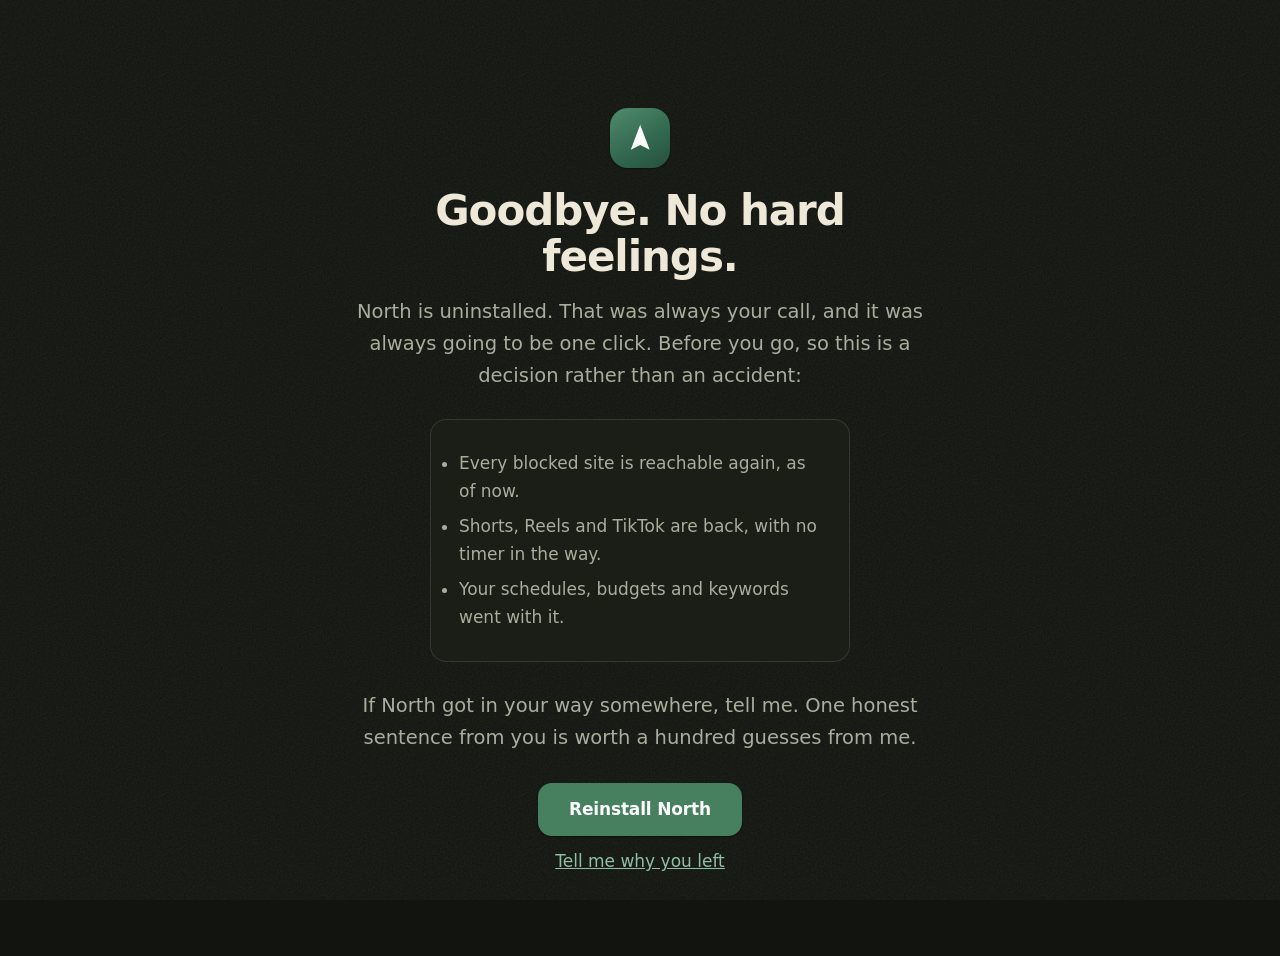
==== commit 0afa5cac: "rebuild the site around installing it The last few passes recoloured a layout that had been designed" ====
--- a/goodbye.html
+++ b/goodbye.html
@@ -38,10 +38,8 @@
       font-size: 26px;
       color: #fff;
       border-radius: 18px;
-      background: var(--grad);
-      opacity: 0.85;
     }
-    .goodbye h1 { font-size: clamp(28px, 4vw, 38px); margin-bottom: 16px; }
+    .goodbye h1 { font-size: clamp(30px, 4.4vw, 42px); margin-bottom: 16px; }
     .goodbye .open-list {
       text-align: left;
       max-width: 420px;
--- a/styles.css
+++ b/styles.css
@@ -1,1181 +1,620 @@
-/* North website — daylight edition */
+/* ===========================================================================
+   North — northfocus.app
+   ---------------------------------------------------------------------------
+   A landing page for a focus tool, so it has one job: make what North does
+   obvious, and make installing it the easiest thing on the page.
+
+   The design follows the product: deep pine green and cream, a fine paper
+   grain, generous space. Where the extension whispers, the site can speak up —
+   full-bleed green bands carry the two things that actually differentiate
+   North (the unlock, and the price), and everything between them is cream.
+   That alternation is what gives the page rhythm.
+
+   Type is the system UI stack throughout. It renders as SF Pro on macOS and
+   Segoe UI Variable on Windows, needs no network, and never shifts on load.
+   ======================================================================== */
 
 :root {
-  --bg: #f6f7fd;
-  --bg-card: #ffffff;
-  --bg-soft: #eceefb;
-  --bg-inset: #f0f1fa;
-  --line: rgba(32, 35, 90, 0.10);
-  --text: #20234a;
-  --text-dim: #565b82;
-  --text-faint: #9094b4;
-  --accent: #5b6ef5;
-  --accent-deep: #4f46e5;
-  --teal: #0d9488;
-  /* Reserved for the brand mark and the one gradient headline. Buttons and
-     bars use flat colour so the page reads as a product, not a promo. */
-  --grad: linear-gradient(135deg, #5b6ef5, #2dd4bf);
-  --shadow-sm: 0 2px 10px rgba(32, 35, 90, 0.06);
-  --shadow: 0 18px 50px rgba(60, 60, 140, 0.13);
-  --nav-bg: rgba(255, 255, 255, 0.85);
-  --frost: rgba(255, 255, 255, 0.78);
-  --radius: 20px;
-  --font: "Plus Jakarta Sans", "Segoe UI", -apple-system, BlinkMacSystemFont, Roboto, sans-serif;
-  --bg-elev: var(--bg-card); /* alias used by goodbye.html */
-  --ok: #10b981;
-}
-
-/* Night mode — same brand, lights off */
+  --cream: #f0ead9;          /* the page */
+  --sheet: #fefdf8;          /* a card laid on it */
+  --well: #eae3d1;           /* pressed into a card: inputs, wells */
+  --line: rgba(52, 62, 48, 0.16);
+  --line-strong: rgba(52, 62, 48, 0.30);
+
+  --ink: #28302b;
+  --ink-2: #5a6259;
+  --ink-3: #5f675d;
+
+  --green: #356b52;          /* fills: buttons, toggles, bars */
+  --green-ink: #356b52;      /* green used as text or an icon */
+  --green-hover: #2a5642;
+  --green-soft: rgba(53, 107, 82, 0.10);
+  --green-deep: #1e3b2c;     /* full-bleed bands */
+  --on-deep: #edeadb;        /* text on those bands */
+  --on-deep-2: #adbba9;
+
+  --shadow-sm: 0 1px 2px rgba(46, 54, 40, 0.07), 0 1px 1px rgba(46, 54, 40, 0.04);
+  --shadow: 0 1px 2px rgba(46, 54, 40, 0.06), 0 20px 44px -12px rgba(46, 54, 40, 0.18);
+  --shadow-lg: 0 2px 4px rgba(46, 54, 40, 0.06), 0 36px 70px -20px rgba(46, 54, 40, 0.28);
+
+  --radius: 16px;
+  --radius-lg: 22px;
+  --ease: cubic-bezier(0.22, 0.61, 0.36, 1);
+
+  --font: ui-sans-serif, system-ui, -apple-system, BlinkMacSystemFont, "Segoe UI",
+          Roboto, "Helvetica Neue", Arial, sans-serif;
+  --wrap: 1120px;
+
+  --grain: url("data:image/svg+xml,%3Csvg xmlns='http://www.w3.org/2000/svg' width='180' height='180'%3E%3Cfilter id='g' x='0' y='0' width='100%25' height='100%25'%3E%3CfeTurbulence type='fractalNoise' baseFrequency='0.62' numOctaves='3' stitchTiles='stitch'/%3E%3CfeColorMatrix type='saturate' values='0'/%3E%3CfeComponentTransfer%3E%3CfeFuncA type='linear' slope='0.085'/%3E%3C/feComponentTransfer%3E%3C/filter%3E%3Crect width='180' height='180' filter='url(%23g)'/%3E%3C/svg%3E");
+
+  /* Aliases kept so suggest.html and goodbye.html keep working. */
+  --bg: var(--cream);
+  --bg-card: var(--sheet);
+  --bg-elev: var(--sheet);
+  --bg-inset: var(--well);
+  --text: var(--ink);
+  --text-dim: var(--ink-2);
+  --text-faint: var(--ink-3);
+  --accent: var(--green);
+  --accent-deep: var(--green-ink);
+}
+
 :root[data-theme="dark"] {
-  --bg: #0c1022;
-  --bg-card: #131a31;
-  --bg-soft: #1c2342;
-  --bg-inset: #1a2138;
-  --line: rgba(148, 163, 196, 0.16);
-  --text: #e8ecf8;
-  --text-dim: #9aa7c4;
-  --text-faint: #5f6b8d;
-  /* Deep enough that white button text clears 4.5:1, light enough that the
-     focus outline still separates from the page. */
-  --accent: #5566ee;
-  --accent-deep: #a5b0ff;
-  --teal: #2dd4bf;
-  --shadow-sm: 0 2px 10px rgba(0, 0, 0, 0.3);
-  --shadow: 0 18px 50px rgba(0, 0, 0, 0.5);
-  --nav-bg: rgba(12, 16, 34, 0.82);
-  --frost: rgba(13, 18, 38, 0.74);
-}
-
-* { box-sizing: border-box; }
-
-html { scroll-behavior: smooth; }
-
-/* Lenis smooth scroll (when active) */
-html.lenis, html.lenis body { height: auto; }
-.lenis.lenis-smooth { scroll-behavior: auto !important; }
-.lenis.lenis-stopped { overflow: hidden; }
+  --cream: #12150f;
+  --sheet: #1a1e16;
+  --well: #242a1f;
+  --line: rgba(219, 224, 205, 0.13);
+  --line-strong: rgba(219, 224, 205, 0.26);
+
+  --ink: #ede8d8;
+  --ink-2: #a8ae9c;
+  --ink-3: #848c7c;
+
+  --green: #47805f;
+  --green-ink: #8fbf9f;
+  --green-hover: #3e7353;
+  --green-soft: rgba(71, 128, 95, 0.20);
+  --green-deep: #18281e;
+  --on-deep: #e8e4d4;
+  --on-deep-2: #9daa99;
+
+  --shadow-sm: 0 1px 2px rgba(0, 0, 0, 0.45);
+  --shadow: 0 1px 2px rgba(0, 0, 0, 0.4), 0 20px 44px -12px rgba(0, 0, 0, 0.6);
+  --shadow-lg: 0 2px 4px rgba(0, 0, 0, 0.5), 0 36px 70px -20px rgba(0, 0, 0, 0.7);
+
+  color-scheme: dark;
+}
+:root:not([data-theme="dark"]) { color-scheme: light; }
+
+*, *::before, *::after { box-sizing: border-box; }
+
+html { scroll-behavior: smooth; scroll-padding-top: 84px; }
+@media (prefers-reduced-motion: reduce) { html { scroll-behavior: auto; } }
 
 body {
   margin: 0;
-  background: var(--bg);
-  color: var(--text);
+  background: var(--cream);
+  color: var(--ink);
   font-family: var(--font);
-  font-size: 16px;
-  line-height: 1.6;
+  font-size: 17px;
+  line-height: 1.62;
   -webkit-font-smoothing: antialiased;
+  text-rendering: optimizeLegibility;
   overflow-x: hidden;
 }
 
-h1, h2, h3 { letter-spacing: -0.02em; line-height: 1.12; margin: 0; }
-a { color: var(--accent-deep); }
-.hidden { display: none; }
-
-::selection { background: rgba(91, 110, 245, 0.2); }
-a:focus-visible, button:focus-visible, input:focus-visible, summary:focus-visible {
-  outline: 2.5px solid var(--accent);
-  outline-offset: 3px;
-  border-radius: 6px;
-}
-
-/* Daylight backdrop: morning sun, clear sky */
+/* The paper the page is printed on. */
 .aurora {
-  position: fixed; inset: -20%;
+  position: fixed; inset: 0;
   pointer-events: none;
   z-index: 0;
-  background:
-    radial-gradient(42% 36% at 18% 12%, rgba(255, 196, 86, 0.14), transparent 70%),
-    radial-gradient(38% 32% at 85% 25%, rgba(91, 110, 245, 0.08), transparent 70%),
-    radial-gradient(36% 30% at 60% 90%, rgba(45, 212, 191, 0.09), transparent 70%);
-  animation: drift 32s ease-in-out infinite alternate;
-}
-@keyframes drift {
-  from { transform: translate3d(-2%, -1%, 0) scale(1); }
-  to   { transform: translate3d(2%, 2%, 0) scale(1.06); }
-}
-:root[data-theme="dark"] .aurora {
-  background:
-    radial-gradient(38% 32% at 22% 18%, rgba(91, 110, 245, 0.14), transparent 70%),
-    radial-gradient(34% 28% at 78% 65%, rgba(45, 212, 191, 0.08), transparent 70%);
-}
-
-/* Reveal-on-scroll */
-.reveal {
-  opacity: 0;
-  transform: translateY(26px);
-  transition: opacity 0.7s cubic-bezier(0.2, 0.7, 0.3, 1), transform 0.7s cubic-bezier(0.2, 0.7, 0.3, 1);
-}
-.reveal.visible { opacity: 1; transform: none; }
-.delay-1 { transition-delay: 0.12s; }
-.delay-2 { transition-delay: 0.24s; }
-
-/* Buttons */
+  background-image: var(--grain);
+}
+
+h1, h2, h3, h4 { margin: 0; font-weight: 700; letter-spacing: -0.025em; line-height: 1.1; }
+p { margin: 0; }
+a { color: var(--green-ink); }
+img { max-width: 100%; display: block; }
+.hidden { display: none !important; }
+
+:where(a, button, input, textarea, select, summary, [tabindex]):focus-visible {
+  outline: 2.5px solid var(--green);
+  outline-offset: 3px;
+  border-radius: 8px;
+}
+
+main { position: relative; z-index: 1; }
+.wrap { width: min(var(--wrap), calc(100% - 2 * clamp(20px, 5vw, 56px))); margin-inline: auto; }
+
+/* ====================== Buttons ====================== */
+
 .btn {
-  display: inline-block;
-  font: 700 15px/1 var(--font);
-  padding: 14px 26px;
+  display: inline-flex;
+  align-items: center;
+  justify-content: center;
+  gap: 9px;
+  font: 650 15px/1 var(--font);
+  letter-spacing: -0.01em;
+  padding: 14px 22px;
   border-radius: 12px;
+  border: 1.5px solid transparent;
   text-decoration: none;
   white-space: nowrap;
-  border: 1.5px solid transparent;
-  transition: background 0.18s ease, border-color 0.18s ease, color 0.18s ease, box-shadow 0.25s ease;
+  cursor: pointer;
+  transition: background 0.18s var(--ease), border-color 0.18s var(--ease),
+              color 0.18s var(--ease), transform 0.12s var(--ease);
 }
 .btn:active { transform: translateY(1px); }
-.btn.primary {
-  background: var(--accent);
-  color: #fff;
-  box-shadow: 0 6px 18px rgba(91, 110, 245, 0.26);
-}
-.btn.primary:hover { background: var(--accent-deep); box-shadow: 0 8px 24px rgba(91, 110, 245, 0.32); }
-:root[data-theme="dark"] .btn.primary:hover { background: #6b7bf5; }
-.btn.big { padding: 18px 36px; font-size: 17px; border-radius: 14px; }
-.btn.ghosted {
-  color: var(--text-dim);
-  border-color: var(--line);
-  background: var(--bg-card);
-}
-.btn.ghosted:hover { border-color: var(--accent); color: var(--text); }
-
-/* ====================== Shared bits ====================== */
-
-/* Kept for goodbye.html's gradient circle */
-@keyframes breathe { 0%, 100% { transform: scale(1); } 50% { transform: scale(1.07); } }
-
-/* Avatar eyes in the who-grid blink with this */
-@keyframes blink {
-  0%, 91%, 100% { transform: scaleY(1); }
-  94%, 96% { transform: scaleY(0.08); }
-}
-
-@keyframes bob {
-  0%, 100% { transform: translateY(0); }
-  50% { transform: translateY(-7px); }
-}
+.btn svg { width: 17px; height: 17px; flex: none; }
+
+.btn.primary { background: var(--green); color: #fff; box-shadow: var(--shadow-sm); }
+.btn.primary:hover { background: var(--green-hover); }
+.btn.ghosted { background: var(--sheet); color: var(--ink); border-color: var(--line-strong); }
+.btn.ghosted:hover { border-color: var(--ink-3); }
+.btn.big { padding: 17px 30px; font-size: 17px; border-radius: 14px; }
+
+/* On a deep-green band the CTA inverts: cream on green reads louder than any
+   green-on-green treatment could. */
+.on-deep .btn.primary { background: var(--on-deep); color: var(--green-deep); }
+.on-deep .btn.primary:hover { background: #fff; }
+.on-deep .btn.ghosted {
+  background: transparent;
+  color: var(--on-deep);
+  border-color: rgba(237, 234, 219, 0.34);
+}
+.on-deep .btn.ghosted:hover { border-color: var(--on-deep); }
 
 /* ====================== Nav ====================== */
 
 .nav {
-  position: sticky; top: 0;
-  z-index: 20;
-  display: grid;
-  grid-template-columns: minmax(170px, 1fr) auto minmax(170px, 1fr);
-  align-items: center;
-  gap: 20px;
-  padding: 13px clamp(20px, 5vw, 56px);
-  background: var(--nav-bg);
-  backdrop-filter: blur(14px);
-  border-bottom: 1px solid var(--line);
-  box-shadow: 0 6px 24px rgba(32, 35, 90, 0.07);
-  transition: box-shadow 0.3s, background 0.3s;
-}
-.nav.scrolled { box-shadow: 0 10px 32px rgba(32, 35, 90, 0.13); }
-:root[data-theme="dark"] .nav { box-shadow: 0 6px 24px rgba(0, 0, 0, 0.35); }
-:root[data-theme="dark"] .nav.scrolled { box-shadow: 0 10px 32px rgba(0, 0, 0, 0.5); }
-
-.theme-btn {
-  display: grid;
-  place-items: center;
-  width: 38px; height: 38px;
-  border-radius: 11px;
-  border: 1.5px solid var(--line);
-  background: var(--bg-card);
-  color: var(--text-dim);
-  cursor: pointer;
-  transition: border-color 0.2s, transform 0.15s;
-}
-.theme-btn:hover { border-color: var(--accent); color: var(--text); }
-.theme-btn svg { width: 17px; height: 17px; stroke: currentColor; fill: none; stroke-width: 2; stroke-linecap: round; stroke-linejoin: round; }
-:root[data-theme="dark"] .theme-btn .ico-moon { display: none; }
-:root:not([data-theme="dark"]) .theme-btn .ico-sun { display: none; }
-.nav-right { display: flex; align-items: center; justify-content: flex-end; gap: 14px; }
-.donate-link {
-  font-size: 14px;
-  font-weight: 700;
-  color: var(--text-dim);
-  text-decoration: none;
-  transition: color 0.2s;
-}
-.donate-link:hover { color: var(--accent-deep); }
-@media (max-width: 480px) { .donate-link { display: none; } }
+  position: sticky; top: 0; z-index: 50;
+  background: color-mix(in srgb, var(--cream) 86%, transparent);
+  backdrop-filter: saturate(1.4) blur(12px);
+  border-bottom: 1px solid transparent;
+  transition: border-color 0.25s var(--ease), background 0.25s var(--ease);
+}
+.nav.scrolled { border-bottom-color: var(--line); }
+.nav-inner {
+  display: flex; align-items: center; gap: 18px;
+  height: 68px;
+}
 .nav-logo {
   display: flex; align-items: center; gap: 10px;
-  justify-self: start;
-  font-weight: 800; font-size: 18px;
-  color: var(--text); text-decoration: none;
-}
-.nav-logo img { border-radius: 10px; }
-
-/* Brand mark: the North arrow, white inside its gradient tile. Scales to its
-   tile (mock-mark, ph-mark, goodbye .mark) via %. */
+  font-weight: 700; font-size: 18px; letter-spacing: -0.02em;
+  color: var(--ink); text-decoration: none;
+  margin-right: auto;
+}
+.nav-logo img { border-radius: 9px; }
 .north-arrow { width: 54%; height: 54%; fill: currentColor; }
-.nav-links { display: flex; justify-content: center; gap: 26px; }
+
+.nav-links { display: flex; gap: 4px; }
 .nav-links a {
-  color: var(--text-dim);
+  color: var(--ink-2);
   text-decoration: none;
-  font-size: 14.5px;
-  font-weight: 600;
-}
-.nav-links a:hover { color: var(--text); }
-@media (max-width: 720px) {
-  .nav {
-    display: flex;
-    justify-content: space-between;
+  font-size: 15px; font-weight: 550;
+  padding: 8px 12px;
+  border-radius: 9px;
+  transition: color 0.15s var(--ease), background 0.15s var(--ease);
+}
+.nav-links a:hover { color: var(--ink); background: var(--green-soft); }
+
+.nav-right { display: flex; align-items: center; gap: 10px; }
+.theme-btn {
+  display: grid; place-items: center;
+  width: 38px; height: 38px; flex: none;
+  border-radius: 10px;
+  border: 1.5px solid var(--line);
+  background: var(--sheet);
+  color: var(--ink-2);
+  cursor: pointer;
+  transition: border-color 0.18s var(--ease), color 0.18s var(--ease);
+}
+.theme-btn:hover { border-color: var(--ink-3); color: var(--ink); }
+.theme-btn svg { width: 17px; height: 17px; stroke: currentColor; fill: none; stroke-width: 2; stroke-linecap: round; stroke-linejoin: round; }
+:root[data-theme="dark"] .ico-moon { display: none; }
+:root:not([data-theme="dark"]) .ico-sun { display: none; }
+
+.nav-toggle { display: none; }
+
+@media (max-width: 860px) {
+  .nav-links {
+    position: absolute; left: 0; right: 0; top: 100%;
+    flex-direction: column; gap: 2px;
+    background: var(--cream);
+    border-bottom: 1px solid var(--line);
+    padding: 10px clamp(20px, 5vw, 56px) 18px;
+    box-shadow: var(--shadow);
   }
-  .nav-links { display: none; }
-  .nav-right .btn { display: none; }
-  #hero-title .grad-text,
-  #hero-title .grad-text.w { display: inline; }
-}
-@media (max-width: 520px) {
-  .nav {
-    gap: 10px;
-    padding: 10px 12px;
-    overflow: hidden;
+  .nav-links:not(.open) { display: none; }
+  .nav-links a { padding: 13px 12px; font-size: 16px; }
+  .nav-toggle {
+    display: grid; place-items: center;
+    width: 38px; height: 38px;
+    border-radius: 10px;
+    border: 1.5px solid var(--line);
+    background: var(--sheet);
+    color: var(--ink-2);
+    cursor: pointer;
   }
-  .nav-logo { gap: 8px; font-size: 15px; }
-  .nav-logo img { width: 30px; height: 30px; }
-  .nav-right { gap: 8px; }
-  .theme-btn { width: 34px; height: 34px; border-radius: 10px; }
-  .nav-right .btn { padding: 11px 14px; font-size: 12px; border-radius: 11px; }
-}
-
-main { position: relative; z-index: 1; }
+  .nav-toggle svg { width: 18px; height: 18px; stroke: currentColor; fill: none; stroke-width: 2; stroke-linecap: round; }
+}
+.nav-cta-short { display: none; }
+@media (max-width: 480px) {
+  .nav-cta-label { display: none; }
+  .nav-cta-short { display: inline; }
+  .nav-right .btn { padding: 12px 16px; }
+}
+
+/* ====================== Reveal ====================== */
+
+.reveal { opacity: 0; transform: translateY(18px); }
+.reveal.in { opacity: 1; transform: none; transition: opacity 0.6s var(--ease), transform 0.6s var(--ease); }
+.reveal.d1.in { transition-delay: 0.08s; }
+.reveal.d2.in { transition-delay: 0.16s; }
+.reveal.d3.in { transition-delay: 0.24s; }
+@media (prefers-reduced-motion: reduce) {
+  .reveal { opacity: 1; transform: none; }
+}
 
 /* ====================== Hero ====================== */
 
-.hero {
+.hero { padding: clamp(48px, 8vw, 92px) 0 clamp(40px, 6vw, 72px); }
+.hero-grid {
   display: grid;
-  grid-template-columns: 1.1fr 0.9fr;
-  gap: clamp(30px, 6vw, 80px);
+  grid-template-columns: minmax(0, 1.12fr) minmax(0, 0.88fr);
+  gap: clamp(32px, 5vw, 60px);
   align-items: center;
-  max-width: 1180px;
-  margin: 0 auto;
-  padding: clamp(56px, 9vh, 110px) clamp(20px, 5vw, 56px) 60px;
-}
-@media (max-width: 880px) { .hero { grid-template-columns: 1fr; } }
-@media (max-width: 520px) {
-  .hero {
-    overflow: hidden;
-    padding-left: 24px;
-    padding-right: 24px;
-  }
-  .hero h1 { font-size: clamp(31px, 8.4vw, 36px); }
-}
+}
+@media (max-width: 940px) { .hero-grid { grid-template-columns: 1fr; gap: 44px; } }
 
 .eyebrow {
-  font-size: 13px;
-  font-weight: 800;
-  letter-spacing: 0.12em;
-  text-transform: uppercase;
-  color: var(--teal);
-  margin: 0 0 14px;
-}
-.hero h1 { font-size: clamp(36px, 5vw, 58px); font-weight: 800; }
-/* Word-split spans for the staggered headline entrance */
-#hero-title .w { display: inline-block; will-change: transform, opacity; }
-.grad-text {
-  background: var(--grad);
-  -webkit-background-clip: text;
-  background-clip: text;
-  color: transparent;
-}
+  display: inline-flex; align-items: center; gap: 8px;
+  font-size: 13px; font-weight: 650; letter-spacing: 0.02em;
+  color: var(--green-ink);
+  background: var(--green-soft);
+  border: 1px solid color-mix(in srgb, var(--green) 34%, transparent);
+  border-radius: 999px;
+  padding: 6px 14px;
+  margin-bottom: 22px;
+}
+.hero h1 {
+  font-size: clamp(36px, 5vw, 56px);
+  letter-spacing: -0.035em;
+  line-height: 1.02;
+  margin-bottom: 20px;
+}
+.hero h1 em { font-style: normal; color: var(--green); }
 .lede {
-  font-size: clamp(16px, 2vw, 19px);
-  color: var(--text-dim);
-  margin: 22px 0 30px;
-  max-width: 540px;
-}
-.cta-note { font-size: 13px; color: var(--text-faint); margin: 14px 0 0; }
-
-/* Hero mockup */
-.hero-mock { position: relative; display: flex; justify-content: center; }
-.mock-card {
-  width: min(380px, 100%);
-  background: var(--bg-card);
-  border: 1px solid var(--line);
-  border-radius: 26px;
+  font-size: clamp(17px, 1.6vw, 19.5px);
+  color: var(--ink-2);
+  max-width: 30em;
+  text-wrap: pretty;
+}
+.hero-cta { display: flex; flex-wrap: wrap; gap: 12px; margin: 30px 0 16px; }
+.cta-note { font-size: 14px; color: var(--ink-3); }
+
+.trust { display: flex; flex-wrap: wrap; gap: 8px 20px; margin-top: 26px; }
+.trust li {
+  display: flex; align-items: center; gap: 7px;
+  font-size: 14px; font-weight: 550; color: var(--ink-2);
+}
+.trust svg { width: 15px; height: 15px; flex: none; stroke: var(--green); fill: none; stroke-width: 2.4; stroke-linecap: round; stroke-linejoin: round; }
+ul.trust { list-style: none; margin: 26px 0 0; padding: 0; }
+
+/* ====================== Product shot ====================== */
+
+.shot { position: relative; display: flex; justify-content: center; }
+.shot-card {
+  position: relative;
+  width: min(400px, 100%);
+  background: var(--sheet);
+  background-image: var(--grain);
+  border: 1px solid var(--line);
+  border-radius: var(--radius-lg);
+  box-shadow: var(--shadow-lg);
+  padding: 32px 30px 26px;
+  text-align: center;
+}
+.shot-mark {
+  width: 44px; height: 44px;
+  margin: 0 auto 16px;
+  display: grid; place-items: center;
+  color: #fff;
+  background: linear-gradient(150deg, #4e8c6a, #356b52 52%, #24503c);
+  border-radius: 13px;
+  box-shadow: var(--shadow-sm);
+}
+.shot-card h3 { font-size: 21px; letter-spacing: -0.02em; margin-bottom: 8px; }
+.shot-sub {
+  font-size: 14.5px; line-height: 1.5; color: var(--ink-2);
+  min-height: 66px;
+  transition: opacity 0.45s var(--ease);
+}
+.shot-pills { display: flex; justify-content: center; flex-wrap: wrap; gap: 7px; margin: 16px 0 20px; }
+.shot-pill {
+  font-size: 12px; font-weight: 600;
+  color: var(--ink-2);
+  background: var(--well);
+  border: 1px solid var(--line);
+  border-radius: 999px;
+  padding: 5px 12px;
+}
+.shot-pill strong { color: var(--ink); }
+.shot-btn {
+  font-size: 14.5px; font-weight: 650;
+  border-radius: 11px;
+  padding: 12px;
+  margin-bottom: 8px;
+}
+.shot-btn.solid { background: var(--green); color: #fff; }
+.shot-btn.line { border: 1.5px solid var(--line-strong); color: var(--ink-2); }
+.shot-foot { font-size: 11.5px; color: var(--ink-3); margin-top: 12px; }
+
+.float {
+  position: absolute; z-index: 2;
+  display: flex; align-items: center; gap: 7px;
+  font-size: 12.5px; font-weight: 650;
+  background: var(--sheet);
+  border: 1px solid var(--line);
+  border-radius: 999px;
   box-shadow: var(--shadow);
-  padding: 34px 32px;
+  padding: 8px 14px;
+  color: var(--ink-2);
+}
+.float .dot { width: 7px; height: 7px; border-radius: 50%; background: var(--green); flex: none; }
+.float.f1 { top: 4%; left: -4%; }
+.float.f2 { bottom: -4%; right: -6%; }
+@media (max-width: 560px) {
+  .float.f1 { left: 0; top: 2%; }
+  .float.f2 { right: 0; bottom: -5%; }
+}
+
+/* ====================== Sections ====================== */
+
+.section { padding: clamp(56px, 9vw, 104px) 0; }
+.section-head { max-width: 620px; margin-bottom: clamp(32px, 5vw, 52px); }
+.section-head.centre { margin-inline: auto; text-align: center; }
+.kicker {
+  font-size: 13px; font-weight: 700; letter-spacing: 0.1em; text-transform: uppercase;
+  color: var(--green-ink);
+  margin-bottom: 14px;
+}
+.on-deep .kicker { color: var(--on-deep-2); }
+.section h2 { font-size: clamp(28px, 3.8vw, 42px); margin-bottom: 16px; text-wrap: balance; }
+.section-sub { font-size: clamp(16px, 1.5vw, 18px); color: var(--ink-2); text-wrap: pretty; }
+.on-deep .section-sub { color: var(--on-deep-2); }
+
+/* Full-bleed deep-green band */
+.band {
+  background: var(--green-deep);
+  color: var(--on-deep);
+}
+.band h2, .band h3 { color: var(--on-deep); }
+
+/* ====================== Pillars ====================== */
+
+.pillars { display: grid; grid-template-columns: repeat(3, 1fr); gap: 20px; }
+@media (max-width: 900px) { .pillars { grid-template-columns: 1fr; } }
+.pillar {
+  background: var(--sheet);
+  background-image: var(--grain);
+  border: 1px solid var(--line);
+  border-radius: var(--radius-lg);
+  box-shadow: var(--shadow-sm);
+  padding: 26px 26px 28px;
+  display: flex; flex-direction: column;
+}
+.pillar-viz {
+  height: 132px;
+  margin: -4px -6px 20px;
+  border-radius: 14px;
+  background: var(--well);
+  border: 1px solid var(--line);
+  overflow: hidden;
+  position: relative;
+  display: grid; place-items: center;
+}
+.pillar h3 { font-size: 20px; margin-bottom: 9px; }
+.pillar p { font-size: 15.5px; color: var(--ink-2); text-wrap: pretty; }
+.pillar .tagline {
+  margin-top: auto;
+  padding-top: 16px;
+  font-size: 13px; font-weight: 650;
+  color: var(--green-ink);
+}
+
+/* Pillar 1: a feed with the shorts row sealed */
+.viz-feed { display: grid; grid-template-columns: repeat(3, 40px); gap: 8px; }
+.viz-feed i {
+  display: block; height: 54px; border-radius: 7px;
+  background: color-mix(in srgb, var(--green) 26%, transparent);
+}
+.viz-feed i.out {
+  background: repeating-linear-gradient(135deg,
+    var(--line) 0 5px, transparent 5px 10px);
+  border: 1px solid var(--line-strong);
+}
+/* Pillar 2: an inbox that still works next to a feed that doesn't */
+.viz-split { display: flex; gap: 10px; width: 100%; padding: 0 20px; }
+.viz-col { flex: 1; display: flex; flex-direction: column; gap: 6px; }
+.viz-row { display: flex; align-items: center; gap: 6px; }
+.viz-av { width: 15px; height: 15px; border-radius: 50%; background: var(--green); flex: none; }
+.viz-ln { height: 6px; border-radius: 99px; background: color-mix(in srgb, var(--green) 42%, transparent); flex: 1; }
+.viz-col.off { opacity: 0.55; }
+.viz-col.off .viz-av, .viz-col.off .viz-ln { background: var(--line-strong); }
+.viz-col.off .viz-row { position: relative; }
+/* A hairline struck through the blocked column, so "off" is visible and not
+   just dimmer. */
+.viz-col.off .viz-row::after {
+  content: "";
+  position: absolute; left: 0; right: 0; top: 50%;
+  border-top: 1.5px solid var(--line-strong);
+}
+.viz-tag {
+  font-size: 11px; font-weight: 700; letter-spacing: 0.05em; text-transform: uppercase;
+  margin-top: 4px;
+}
+.viz-tag.on { color: var(--green-ink); }
+.viz-tag { font-weight: 700; }
+.viz-tag.off { color: var(--ink-2); }
+/* Pillar 3: a week, with the blocked hours filled */
+.viz-week { display: flex; gap: 6px; align-items: flex-end; }
+.viz-week i {
+  display: block; width: 14px; border-radius: 4px;
+  background: color-mix(in srgb, var(--green) 55%, transparent);
+}
+
+/* ====================== The unlock (green band) ====================== */
+
+.steps { display: grid; grid-template-columns: repeat(3, 1fr); gap: 20px; margin-top: 8px; }
+@media (max-width: 860px) { .steps { grid-template-columns: 1fr; } }
+.step {
+  background: rgba(237, 234, 219, 0.05);
+  border: 1px solid rgba(237, 234, 219, 0.14);
+  border-radius: var(--radius-lg);
+  padding: 26px 26px 28px;
+}
+.step-n {
+  display: grid; place-items: center;
+  width: 34px; height: 34px;
+  border-radius: 10px;
+  background: rgba(237, 234, 219, 0.18);
+  color: var(--on-deep);
+  font-size: 15px; font-weight: 700;
+  margin-bottom: 18px;
+}
+.step h3 { font-size: 19px; margin-bottom: 9px; }
+.step p { font-size: 15.5px; color: var(--on-deep-2); text-wrap: pretty; }
+.band-cta { display: flex; flex-wrap: wrap; align-items: center; gap: 14px; margin-top: 38px; }
+#unlock .section-head { margin-inline: auto; text-align: center; }
+#unlock .band-cta { justify-content: center; }
+.band-cta .cta-note { color: var(--on-deep-2); }
+
+/* ====================== Feature grid ====================== */
+
+.features { display: grid; grid-template-columns: repeat(4, 1fr); gap: 18px; }
+@media (max-width: 1000px) { .features { grid-template-columns: repeat(2, 1fr); } }
+@media (max-width: 560px) { .features { grid-template-columns: 1fr; } }
+.feature {
+  background: var(--sheet);
+  background-image: var(--grain);
+  border: 1px solid var(--line);
+  border-radius: var(--radius);
+  padding: 22px 22px 24px;
+}
+.feature-ico {
+  display: grid; place-items: center;
+  width: 36px; height: 36px;
+  border-radius: 10px;
+  background: var(--green-soft);
+  color: var(--green-ink);
+  margin-bottom: 15px;
+}
+.feature-ico svg { width: 19px; height: 19px; stroke: currentColor; fill: none; stroke-width: 1.9; stroke-linecap: round; stroke-linejoin: round; }
+.feature h3 { font-size: 16.5px; margin-bottom: 7px; letter-spacing: -0.015em; }
+.feature p { font-size: 14.5px; line-height: 1.55; color: var(--ink-2); text-wrap: pretty; }
+
+/* ====================== Who it's for ====================== */
+
+.audience { display: grid; grid-template-columns: repeat(2, 1fr); gap: 18px; }
+@media (max-width: 800px) { .audience { grid-template-columns: 1fr; } }
+.aud {
+  display: flex; gap: 18px;
+  background: var(--sheet);
+  background-image: var(--grain);
+  border: 1px solid var(--line);
+  border-radius: var(--radius);
+  padding: 24px;
+}
+.aud-ico {
+  display: grid; place-items: center;
+  width: 42px; height: 42px; flex: none;
+  border-radius: 12px;
+  background: var(--green);
+  color: #fff;
+}
+.aud-ico svg { width: 21px; height: 21px; stroke: currentColor; fill: none; stroke-width: 1.9; stroke-linecap: round; stroke-linejoin: round; }
+.aud h3 { font-size: 17.5px; margin-bottom: 7px; }
+.aud p { font-size: 15px; color: var(--ink-2); text-wrap: pretty; }
+.aud .uses { display: block; margin-top: 10px; font-size: 13px; font-weight: 650; color: var(--green-ink); }
+
+/* ====================== Free forever ====================== */
+
+.free-inner { display: grid; grid-template-columns: minmax(0, 1.15fr) minmax(0, 0.85fr); gap: clamp(28px, 5vw, 60px); align-items: center; }
+@media (max-width: 880px) { .free-inner { grid-template-columns: 1fr; } }
+.free-points { list-style: none; margin: 22px 0 0; padding: 0; display: grid; gap: 12px; }
+.free-points li { display: flex; gap: 11px; font-size: 16px; color: var(--on-deep-2); }
+.free-points svg { width: 19px; height: 19px; flex: none; margin-top: 2px; stroke: var(--on-deep); fill: none; stroke-width: 2.2; stroke-linecap: round; stroke-linejoin: round; }
+.tip-card {
+  background: rgba(237, 234, 219, 0.06);
+  border: 1px solid rgba(237, 234, 219, 0.16);
+  border-radius: var(--radius-lg);
+  padding: 28px;
   text-align: center;
-  transition: transform 0.5s ease, box-shadow 0.5s ease;
-}
-.mock-card:hover { transform: translateY(-4px); box-shadow: 0 26px 70px rgba(60, 60, 140, 0.18); }
-.mock-mark {
-  width: 56px; height: 56px;
-  margin: 0 auto 14px;
-  display: grid;
-  place-items: center;
-  font-size: 24px;
+}
+.tip-card h3 { font-size: 19px; margin-bottom: 10px; }
+.tip-card p { font-size: 14.5px; color: var(--on-deep-2); margin-bottom: 20px; }
+
+/* ====================== FAQ ====================== */
+
+.faq { max-width: 780px; margin-inline: auto; display: grid; gap: 10px; }
+.faq details {
+  background: var(--sheet);
+  background-image: var(--grain);
+  border: 1px solid var(--line);
+  border-radius: var(--radius);
+  overflow: hidden;
+}
+.faq details[open] { border-color: var(--line-strong); }
+.faq summary {
+  display: flex; align-items: center; justify-content: space-between; gap: 18px;
+  padding: 19px 22px;
+  font-size: 16.5px; font-weight: 650; letter-spacing: -0.015em;
+  cursor: pointer;
+  list-style: none;
+}
+.faq summary::-webkit-details-marker { display: none; }
+.faq summary::after {
+  content: "";
+  width: 11px; height: 11px; flex: none;
+  border-right: 2px solid var(--ink-3);
+  border-bottom: 2px solid var(--ink-3);
+  transform: rotate(45deg) translate(-2px, -2px);
+  transition: transform 0.22s var(--ease);
+}
+.faq details[open] summary::after { transform: rotate(-135deg) translate(-2px, -2px); }
+.faq .answer { padding: 0 22px 21px; font-size: 15.5px; color: var(--ink-2); text-wrap: pretty; }
+
+/* ====================== Final CTA ====================== */
+
+.final { text-align: center; padding: clamp(64px, 10vw, 120px) 0; }
+.final img { margin: 0 auto 24px; border-radius: 18px; box-shadow: var(--shadow); }
+.final h2 { font-size: clamp(30px, 4.4vw, 48px); margin-bottom: 16px; }
+.final .section-sub { max-width: 34em; margin: 0 auto 32px; }
+
+/* ====================== Footer ====================== */
+
+.footer { border-top: 1px solid var(--line); padding: 40px 0 48px; }
+.footer-inner { display: flex; flex-wrap: wrap; gap: 18px 40px; align-items: center; }
+.footer-inner .nav-logo { margin-right: 0; }
+.footer nav { display: flex; flex-wrap: wrap; gap: 8px 22px; margin-left: auto; }
+.footer nav a { color: var(--ink-2); text-decoration: none; font-size: 14.5px; }
+.footer nav a:hover { color: var(--ink); text-decoration: underline; }
+.fine { width: 100%; font-size: 13.5px; color: var(--ink-3); }
+
+/* ====================== suggest.html / goodbye.html ====================== */
+
+.card {
+  background: var(--sheet);
+  background-image: var(--grain);
+  border: 1px solid var(--line);
+  border-radius: var(--radius-lg);
+  box-shadow: var(--shadow-sm);
+}
+.suggest, .goodbye { position: relative; z-index: 1; }
+.mark {
+  display: grid; place-items: center;
   color: #fff;
-  background: var(--grad);
-  border-radius: 17px;
-  box-shadow: 0 6px 20px rgba(91, 110, 245, 0.28);
-}
-.mock-headline { font-size: 22px; font-weight: 800; margin-bottom: 8px; }
-.mock-sub { font-size: 13.5px; color: var(--text-dim); margin: 0 0 16px; min-height: 60px; transition: opacity 0.5s ease; }
-.mock-pills { display: flex; justify-content: center; gap: 8px; flex-wrap: wrap; margin-bottom: 20px; }
-.mock-pill {
-  font-size: 11.5px; font-weight: 600;
-  color: var(--text-dim);
-  background: var(--bg-inset);
-  border: 1px solid var(--line);
-  padding: 5px 12px;
-  border-radius: 999px;
-}
-.mock-pill strong { color: var(--text); }
-.mock-btn {
-  font-size: 14px; font-weight: 700;
-  padding: 12px;
-  border-radius: 12px;
-  margin-bottom: 9px;
-}
-.mock-btn.primary { background: var(--accent); color: #fff; box-shadow: 0 4px 14px rgba(91, 110, 245, 0.26); }
-.mock-btn.ghost { border: 1.5px solid var(--line); color: var(--text-dim); }
-
-/* Floating proof chips around the mock */
-.float-chip {
-  position: absolute;
-  z-index: 2;
-  background: var(--bg-card);
-  border: 1px solid var(--line);
-  border-radius: 999px;
+  background: linear-gradient(150deg, #4e8c6a, #356b52 52%, #24503c);
   box-shadow: var(--shadow-sm);
-  font-size: 12px;
-  font-weight: 700;
-  color: var(--text-dim);
-  padding: 8px 14px;
-  display: flex;
-  align-items: center;
-  gap: 7px;
-  animation: bob 4.2s ease-in-out infinite;
-}
-.float-chip .dot { width: 8px; height: 8px; border-radius: 50%; background: var(--teal); }
-.float-chip.fc1 { top: 4%; left: -4%; animation-delay: 0.6s; }
-.float-chip.fc2 { bottom: -6%; right: -4%; }
-.float-chip.fc2 .dot { background: var(--accent); }
-@media (max-width: 880px) { .float-chip { display: none; } }
-
-/* ====================== Strips ====================== */
-
-.strip {
-  max-width: 880px;
-  margin: 40px auto;
-  padding: 30px clamp(20px, 5vw, 56px);
-  text-align: center;
-}
-.strip p {
-  font-size: clamp(17px, 2.2vw, 21px);
-  color: var(--text-dim);
-  line-height: 1.65;
-  margin: 0;
-}
-.strip strong { color: var(--text); }
-
-/* The problem statement gets bigger and lights up word by word on scroll */
-#problem {
-  max-width: 820px;
-  padding-top: clamp(40px, 10vh, 90px);
-  padding-bottom: clamp(12px, 3vh, 30px);
-  margin-bottom: 0;
-}
-#problem p { font-size: clamp(21px, 3vw, 31px); font-weight: 700; color: var(--text); line-height: 1.5; }
-#problem .pw { opacity: 0.16; }
-html.no-anim #problem .pw { opacity: 1; }
-
-/* ====================== Sections ====================== */
-
-.section {
-  max-width: 1180px;
-  margin: 0 auto;
-  padding: clamp(50px, 9vh, 100px) clamp(20px, 5vw, 56px);
-}
-#features {
-  margin-top: clamp(10px, 2vh, 26px);
-  padding-top: 0;
-}
-.section h2 {
-  font-size: clamp(28px, 3.6vw, 40px);
-  font-weight: 800;
-  text-align: center;
-  margin-bottom: 14px;
-}
-.section-sub {
-  text-align: center;
-  color: var(--text-dim);
-  max-width: 560px;
-  margin: 0 auto 40px;
-}
-
-/* ====================== Feature showcases ====================== */
-
-.show {
-  display: grid;
-  grid-template-columns: 1fr 1fr;
-  gap: clamp(28px, 5vw, 70px);
-  align-items: center;
-  margin-top: clamp(48px, 8vh, 84px);
-}
-
-/* Pinned showcase stack: the viewport holds still while features take turns */
-.stack { position: relative; height: 520vh; }
-.stack-pin {
-  position: sticky;
-  top: 70px;
-  height: calc(100vh - 90px);
-  min-height: 540px;
-  display: flex;
-  align-items: center;
-}
-.stack-frame {
-  position: absolute;
-  left: 0; right: 0;
-  margin: 0;
-  opacity: 0;
-  transform: translateY(46px) scale(0.985);
-  transition: opacity 0.45s ease, transform 0.55s cubic-bezier(0.2, 0.7, 0.3, 1);
-  pointer-events: none;
-}
-.stack-frame.active { opacity: 1; transform: none; pointer-events: auto; }
-.stack-frame.passed { transform: translateY(-46px) scale(0.985); }
-/* GSAP drives the frames directly: transitions off, scrub takes over. The
-   frames fill the held viewport and center their own content, since absolute
-   children ignore the pin's flex alignment. */
-.stack.gsap .stack-frame {
-  transition: none;
-  top: 0; bottom: 0;
-  margin-top: 0;
-  align-content: center;
-}
-.stack.gsap .stack-frame.visible { pointer-events: auto; }
-.stack.gsap .ph-feed,
-.stack.gsap .show.visible .ph-block,
-.stack.gsap .show.visible .msg,
-.stack.gsap .show.visible .reelcard,
-.stack.gsap .show.visible .reel-timer i,
-.stack.gsap .show.visible .ig-row,
-.stack.gsap .show.visible .ig-grid,
-.stack.gsap .show.visible .ig-lock,
-.stack.gsap .show.visible .yt-type,
-.stack.gsap .show.visible .yt-tile.cut,
-.stack.gsap .show.visible .breath-ring,
-.stack.gsap .show.visible .breath-dot,
-.stack.gsap .show.visible .wait-bar i,
-.stack.gsap .show.visible .focus-note,
-.stack.gsap .show.visible .journal {
-  animation: none !important;
-}
-.stack-dots {
-  position: absolute;
-  bottom: 14px;
-  left: 50%;
-  transform: translateX(-50%);
-  display: flex;
-  align-items: center;
-  gap: 4px;
-  z-index: 5;            /* sit above the active frame so clicks land */
-  pointer-events: auto;
-}
-/* Each dot is a roomy, transparent tap target with a small visible pill drawn
-   by ::before, so it's easy to click without looking heavy. */
-.stack-dots .dot {
-  border: none;
-  background: none;
-  padding: 9px 6px;
-  margin: 0;
-  line-height: 0;
-  cursor: pointer;
-}
-.stack-dots .dot::before {
-  content: "";
-  display: block;
-  width: 9px; height: 9px;
-  border-radius: 99px;
-  background: rgba(99, 102, 241, 0.28);
-  transition: background-color 0.3s ease, width 0.35s ease;
-}
-.stack-dots .dot:hover::before { background: rgba(99, 102, 241, 0.55); }
-.stack-dots .dot.on::before { background: var(--accent); width: 26px; }
-/* Small screens: a normal scrolling list, no pinning. Reduced-motion is NOT
-   gated here on purpose: this machine reports it falsely and the scroll engine
-   ignores it, so gating the layout would desync the pin from the animation.
-   The ?noanim opt-out collapses the stack via html.no-anim instead. */
-@media (max-width: 820px) {
-  .stack { height: auto; }
-  .stack-pin { position: static; height: auto; min-height: 0; display: block; }
-  .stack-frame {
-    position: static;
-    opacity: 1;
-    transform: none;
-    pointer-events: auto;
-    margin-top: clamp(48px, 8vh, 84px);
-  }
-  .stack-dots { display: none; }
-}
-.show.flip .show-viz { order: 2; }
-@media (max-width: 820px) {
-  .show { grid-template-columns: 1fr; }
-  .show.flip .show-viz { order: 0; }
-  #features .stack-frame:first-child { margin-top: 0; }
-}
-.show-copy .eyebrow { margin-bottom: 10px; }
-.show-copy h3 { font-size: clamp(23px, 2.6vw, 30px); font-weight: 800; margin-bottom: 12px; }
-.show-copy p { color: var(--text-dim); font-size: 16px; max-width: 440px; margin: 0; }
-
-.viz {
-  background: var(--bg-card);
-  border: 1px solid var(--line);
-  border-radius: var(--radius);
-  box-shadow: var(--shadow-sm);
-  padding: clamp(20px, 3vw, 34px);
-  display: flex;
-  justify-content: center;
-  overflow: hidden;
-}
-
-/* --- Vignette 1: the endless feed, ended --- */
-/* The bezel is padding, not border, and the screen clips its own corners:
-   no border/background radius seams at the corners, on any zoom level. */
-.phone {
-  width: 200px; height: 320px;
-  border-radius: 28px;
-  background: #2a2d55;
-  padding: 6px;
-}
-.ph-screen {
-  position: relative;
-  height: 100%;
-  border-radius: 22px;
-  overflow: hidden;
-  background: #f3f4fc;
-  transform: translateZ(0); /* force the radius clip onto its own layer */
-}
-.ph-feed { position: absolute; inset: 0; background: #f3f4fc; animation: ph-scroll 9s linear infinite; }
-@keyframes ph-scroll {
-  from { transform: translateY(0); }
-  to   { transform: translateY(-50%); }
-}
-.ph-feed { height: 200%; display: flex; flex-direction: column; }
-.ph-card { flex: 1; margin: 5px 8px; border-radius: 14px; position: relative; }
-.ph-card.c1, .ph-card.c4 { background: linear-gradient(160deg, #fda4af, #f472b6); }
-.ph-card.c2, .ph-card.c5 { background: linear-gradient(160deg, #93c5fd, #818cf8); }
-.ph-card.c3, .ph-card.c6 { background: linear-gradient(160deg, #fcd34d, #fb923c); }
-.ph-play {
-  position: absolute; top: 50%; left: 50%;
-  transform: translate(-50%, -50%);
-  width: 0; height: 0;
-  border-left: 14px solid rgba(255, 255, 255, 0.85);
-  border-top: 9px solid transparent;
-  border-bottom: 9px solid transparent;
-}
-.ph-block {
-  position: absolute; inset: 0;
-  /* backdrop-filter ignores the screen's overflow clip, so the frost must
-     round its own corners or they poke square past the phone's bezel. */
-  border-radius: inherit;
-  background: var(--frost);
-  backdrop-filter: blur(7px);
-  display: flex;
-  flex-direction: column;
-  align-items: center;
-  justify-content: center;
-  gap: 6px;
-  text-align: center;
-  padding: 18px;
-  opacity: 0;
-}
-.show.visible .ph-block { animation: rise-in 0.7s cubic-bezier(0.2, 0.9, 0.3, 1.1) 0.7s both; }
-@keyframes rise-in {
-  from { opacity: 0; transform: translateY(36px); }
-  to   { opacity: 1; transform: none; }
-}
-.ph-mark {
-  width: 42px; height: 42px;
-  margin-bottom: 6px;
-  display: grid;
-  place-items: center;
-  font-size: 18px;
-  color: #fff;
-  background: var(--grad);
-  border-radius: 13px;
-  box-shadow: 0 5px 16px rgba(91, 110, 245, 0.28);
-}
-.ph-block strong { font-size: 14.5px; font-weight: 800; }
-.ph-block span { font-size: 11.5px; color: var(--text-faint); font-weight: 600; }
-
-/* --- Vignette 2: the one your friend sent --- */
-.chat { width: min(330px, 100%); display: flex; flex-direction: column; gap: 9px; }
-.msg {
-  align-self: flex-start;
-  background: var(--bg-inset);
-  border-radius: 16px 16px 16px 5px;
-  padding: 9px 15px;
-  font-size: 13.5px;
-  font-weight: 600;
-  color: var(--text-dim);
-  opacity: 0;
-}
-.msg.link { color: var(--accent-deep); }
-.show.visible .m1 { animation: pop-in 0.4s cubic-bezier(0.2, 0.9, 0.3, 1.3) 0.15s both; }
-.show.visible .m2 { animation: pop-in 0.4s cubic-bezier(0.2, 0.9, 0.3, 1.3) 0.55s both; }
-.show.visible .m3 { animation: pop-in 0.4s cubic-bezier(0.2, 0.9, 0.3, 1.3) 0.95s both; }
-.show.visible .m4 { animation: pop-in 0.5s cubic-bezier(0.2, 0.9, 0.3, 1.2) 1.45s both; }
-@keyframes pop-in {
-  from { opacity: 0; transform: scale(0.75) translateY(10px); }
-  to   { opacity: 1; transform: none; }
-}
-.reelcard {
-  display: flex;
-  gap: 13px;
-  align-items: center;
-  background: var(--bg-card);
-  border: 1.5px solid rgba(14, 165, 160, 0.45);
-  border-radius: 16px;
-  box-shadow: 0 8px 26px rgba(14, 165, 160, 0.14);
-  padding: 12px 14px;
-  opacity: 0;
-  transform-origin: left center;
-}
-.reel-thumb {
-  width: 54px; height: 76px;
-  flex: none;
-  border-radius: 10px;
-  background: linear-gradient(160deg, #a78bfa, #2dd4bf);
-  position: relative;
-}
-.reel-meta { display: flex; flex-direction: column; gap: 5px; }
-.reel-meta strong { font-size: 13.5px; font-weight: 800; }
-.reel-meta em { font-style: normal; font-size: 11.5px; color: var(--text-faint); font-weight: 600; }
-.reel-timer {
-  height: 5px;
-  border-radius: 99px;
-  background: var(--bg-inset);
-  overflow: hidden;
-}
-.reel-timer i {
-  display: block;
-  height: 100%;
-  border-radius: 99px;
-  background: var(--accent);
-  width: 100%;
-}
-.show.visible .reel-timer i { animation: drain 7s linear 1.9s both; }
-@keyframes drain { from { width: 100%; } to { width: 6%; } }
-
-/* --- Vignette 3: Instagram, messages only --- */
-.ig { display: flex; gap: 14px; width: min(380px, 100%); }
-.ig-dms {
-  flex: 1.1;
-  background: var(--bg-card);
-  border: 1.5px solid rgba(14, 165, 160, 0.4);
-  border-radius: 16px;
-  padding: 14px;
-  display: flex;
-  flex-direction: column;
-  gap: 12px;
-  box-shadow: 0 8px 26px rgba(14, 165, 160, 0.12);
-}
-.ig-row { display: flex; align-items: center; gap: 9px; opacity: 0; }
-.show.visible .ig-row:nth-child(1) { animation: pop-in 0.4s ease 0.2s both; }
-.show.visible .ig-row:nth-child(2) { animation: pop-in 0.4s ease 0.45s both; }
-.show.visible .ig-row:nth-child(3) { animation: pop-in 0.4s ease 0.7s both; }
-.ig-av { width: 30px; height: 30px; border-radius: 50%; flex: none; }
-.ig-av.a1 { background: linear-gradient(135deg, #fbbf24, #f87171); }
-.ig-av.a2 { background: linear-gradient(135deg, #818cf8, #ec4899); }
-.ig-av.a3 { background: linear-gradient(135deg, #34d399, #60a5fa); }
-.ig-lines { flex: 1; display: flex; flex-direction: column; gap: 5px; }
-.ig-lines i { display: block; height: 7px; border-radius: 99px; background: var(--bg-inset); }
-.ig-lines i:first-child { width: 70%; background: #dcdff2; }
-:root[data-theme="dark"] .ig-lines i:first-child { background: #2c3458; }
-.ig-dot { width: 9px; height: 9px; border-radius: 50%; background: var(--accent); flex: none; }
-.ig-tag {
-  align-self: center;
-  font-size: 10.5px;
-  font-weight: 800;
-  letter-spacing: 0.08em;
-  text-transform: uppercase;
-  padding: 4px 12px;
-  border-radius: 999px;
-  margin-top: 2px;
-}
-.ig-tag.ok { color: var(--teal); background: rgba(14, 165, 160, 0.1); }
-.ig-feed { flex: 1; position: relative; border-radius: 16px; overflow: hidden; }
-.ig-grid {
-  display: grid;
-  grid-template-columns: repeat(3, 1fr);
-  gap: 4px;
-  height: 100%;
-}
-.ig-grid i { border-radius: 5px; min-height: 38px; }
-.ig-grid i:nth-child(3n+1) { background: linear-gradient(135deg, #c7d2fe, #a5b4fc); }
-.ig-grid i:nth-child(3n+2) { background: linear-gradient(135deg, #99f6e4, #5eead4); }
-.ig-grid i:nth-child(3n)   { background: linear-gradient(135deg, #fde68a, #fca5a5); }
-.show.visible .ig-grid { animation: grey-out 0.8s ease 0.9s both; }
-@keyframes grey-out {
-  to { filter: grayscale(1) opacity(0.35); }
-}
-.ig-lock {
-  position: absolute;
-  inset: 0;
-  display: flex;
-  flex-direction: column;
-  align-items: center;
-  justify-content: center;
-  gap: 5px;
-  font-size: 11px;
-  font-weight: 800;
-  letter-spacing: 0.07em;
-  text-transform: uppercase;
-  color: var(--text-dim);
-  opacity: 0;
-}
-.show.visible .ig-lock { animation: pop-in 0.45s cubic-bezier(0.2, 0.9, 0.3, 1.3) 1.3s both; }
-.ig-lock svg { width: 26px; height: 26px; stroke: var(--text-dim); }
-
-/* --- Vignette 4: YouTube on your terms --- */
-.yt { width: min(360px, 100%); }
-.yt-search {
-  display: flex;
-  align-items: center;
-  background: var(--bg-inset);
-  border: 1.5px solid var(--line);
-  border-radius: 999px;
-  padding: 9px 18px;
-  font-size: 14px;
-  font-weight: 700;
-  color: var(--text);
-  margin-bottom: 14px;
-}
-.yt-type {
-  display: inline-block;
-  overflow: hidden;
-  white-space: nowrap;
-  width: 0;
-}
-.show.visible .yt-type { animation: type-in 1s steps(5) 0.3s both; }
-@keyframes type-in { from { width: 0; } to { width: 4.45ch; } }
-.yt-caret {
-  width: 2px; height: 17px;
-  background: var(--accent);
-  flex: none;
-  margin-left: 0;
-  animation: caret 1s steps(1) infinite;
-}
-@keyframes caret { 50% { opacity: 0; } }
-.yt-grid { display: grid; grid-template-columns: 1fr 1fr; gap: 11px; }
-.yt-tile { font-size: 11.5px; font-weight: 700; color: var(--text-dim); line-height: 1.35; }
-.yt-thumb { height: 58px; border-radius: 10px; margin-bottom: 6px; position: relative; }
-.yt-thumb::after {
-  content: "";
-  position: absolute; top: 50%; left: 50%;
-  transform: translate(-50%, -50%);
-  width: 0; height: 0;
-  border-left: 11px solid rgba(255, 255, 255, 0.9);
-  border-top: 7px solid transparent;
-  border-bottom: 7px solid transparent;
-}
-.yt-tile.keep .yt-thumb { box-shadow: 0 0 0 2px rgba(14, 165, 160, 0.55); }
-.yt-thumb.t1 { background: linear-gradient(135deg, #818cf8, #6366f1); }
-.yt-thumb.t2 { background: linear-gradient(135deg, #f87171, #fb923c); }
-.yt-thumb.t3 { background: linear-gradient(135deg, #2dd4bf, #34d399); }
-.yt-thumb.t4 { background: linear-gradient(135deg, #f472b6, #fb7185); }
-.yt-thumb.t5 { background: linear-gradient(135deg, #60a5fa, #818cf8); }
-.yt-thumb.t6 { background: linear-gradient(135deg, #fbbf24, #f59e0b); }
-.show.visible .yt-tile.cut { animation: tile-cut 0.6s ease 1.5s both; }
-@keyframes tile-cut {
-  to { opacity: 0.16; filter: grayscale(1); transform: scale(0.94); }
-}
-
-/* --- Vignette 5: defence that actually works --- */
-.viz-unlock { min-height: 360px; align-items: center; }
-.unlock-card {
-  width: min(360px, 100%);
-  background: var(--bg-card);
-  border: 1.5px solid rgba(99, 102, 241, 0.28);
-  border-radius: 18px;
-  padding: 18px;
-  box-shadow: 0 16px 40px rgba(99, 102, 241, 0.13);
-}
-.unlock-top,
-.wait-row {
-  display: flex;
-  align-items: center;
-  justify-content: space-between;
-  gap: 12px;
-}
-.site-pill,
-.focus-pill {
-  display: inline-flex;
-  align-items: center;
-  min-height: 28px;
-  border-radius: 999px;
-  padding: 5px 11px;
-  font-size: 11.5px;
-  font-weight: 800;
-}
-.site-pill { background: var(--bg-inset); color: var(--text-dim); }
-.focus-pill {
-  color: var(--teal);
-  background: rgba(14, 165, 160, 0.1);
-}
-.breath-wrap {
-  position: relative;
-  width: 148px;
-  height: 148px;
-  margin: 22px auto 18px;
-  display: grid;
-  place-items: center;
-}
-.breath-ring,
-.breath-dot {
-  position: absolute;
-  border-radius: 50%;
-}
-.breath-ring.r1 {
-  inset: 12px;
-  background: rgba(99, 102, 241, 0.12);
-  border: 1px solid rgba(99, 102, 241, 0.18);
-}
-.breath-ring.r2 {
-  inset: 36px;
-  background: rgba(14, 165, 160, 0.12);
-  border: 1px solid rgba(14, 165, 160, 0.22);
-}
-.breath-dot {
-  width: 34px;
-  height: 34px;
-  background: var(--grad);
-  box-shadow: 0 8px 22px rgba(91, 110, 245, 0.26);
-}
-.show.visible .breath-ring.r1 { animation: unlock-breathe 2.8s ease-in-out 0.2s infinite; }
-.show.visible .breath-ring.r2 { animation: unlock-breathe 2.8s ease-in-out 0.35s infinite reverse; }
-.show.visible .breath-dot { animation: unlock-breathe-dot 2.8s ease-in-out 0.2s infinite; }
-@keyframes unlock-breathe {
-  0%, 100% { transform: scale(0.88); opacity: 0.58; }
-  50% { transform: scale(1.08); opacity: 1; }
-}
-@keyframes unlock-breathe-dot {
-  0%, 100% { transform: scale(0.82); }
-  50% { transform: scale(1.12); }
-}
-.wait-row { margin-bottom: 9px; }
-.wait-row strong { font-size: 13.5px; font-weight: 800; }
-.wait-row span { font-size: 12.5px; color: var(--text-faint); font-weight: 800; }
-.wait-bar {
-  height: 8px;
-  border-radius: 999px;
-  background: var(--bg-inset);
-  overflow: hidden;
-}
-.wait-bar i {
-  display: block;
-  height: 100%;
-  width: 0;
-  border-radius: inherit;
-  background: var(--accent);
-}
-.show.visible .wait-bar i { animation: wait-fill 3.8s linear 0.35s both; }
-@keyframes wait-fill { to { width: 72%; } }
-.focus-note {
-  margin: 10px 0 12px;
-  color: var(--text-faint);
-  font-size: 12px;
-  font-weight: 700;
-  opacity: 0;
-}
-.show.visible .focus-note { animation: pop-in 0.4s ease 1.2s both; }
-.journal {
-  background: var(--bg-inset);
-  border: 1px solid var(--line);
-  border-radius: 14px;
-  padding: 12px 13px;
-  opacity: 0;
-}
-.journal span {
-  display: block;
-  margin-bottom: 7px;
-  color: var(--text-faint);
-  font-size: 11px;
-  font-weight: 800;
-  text-transform: uppercase;
-  letter-spacing: 0.05em;
-}
-.journal p {
-  margin: 0;
-  color: var(--text-dim);
-  font-size: 13px;
-  font-weight: 700;
-  line-height: 1.45;
-}
-.show.visible .journal { animation: pop-in 0.45s ease 2s both; }
-
-/* ====================== Compact extras grid ====================== */
-
-.more-grid {
-  display: grid;
-  grid-template-columns: repeat(auto-fit, minmax(230px, 1fr));
-  align-items: stretch;
-  gap: 14px;
-  margin-top: clamp(48px, 8vh, 80px);
-}
-.more {
-  position: relative;
-  display: flex;
-  align-items: flex-start;
-  gap: 13px;
-  background: var(--bg-card);
-  border: 1px solid var(--line);
-  border-radius: 16px;
-  padding: 18px 19px;
-  box-shadow: var(--shadow-sm);
-  height: 100%;
-  overflow: hidden;
-  isolation: isolate;
-  transition: border-color 0.2s ease, box-shadow 0.2s ease, background-color 0.2s ease;
-}
-.more::before {
-  content: "";
-  position: absolute;
-  inset: 0;
-  z-index: -1;
-  background:
-    linear-gradient(135deg, rgba(99, 102, 241, 0.11), rgba(45, 212, 191, 0.10));
-  opacity: 0;
-  transition: opacity 0.25s ease;
-}
-.more:hover {
-  border-color: rgba(99, 102, 241, 0.28);
-  box-shadow: var(--shadow);
-}
-.more:hover::before { opacity: 1; }
-.more-ico {
-  flex: none;
-  width: 38px; height: 38px;
-  border-radius: 11px;
-  background: var(--bg-soft);
-  display: grid;
-  place-items: center;
-  transition: transform 0.25s ease, background-color 0.25s ease, box-shadow 0.25s ease;
-}
-.more-ico svg { width: 19px; height: 19px; stroke: var(--accent-deep); }
-.more:hover .more-ico {
-  transform: translateY(-2px) rotate(-4deg) scale(1.06);
-  background: rgba(99, 102, 241, 0.14);
-  box-shadow: 0 8px 18px rgba(99, 102, 241, 0.13);
-}
-.more h3 { font-size: 14.5px; font-weight: 800; margin-bottom: 2px; }
-.more p { font-size: 13px; color: var(--text-dim); margin: 0; }
-
-/* ====================== Who it's for ====================== */
-
-.who-grid {
-  display: grid;
-  grid-template-columns: repeat(auto-fit, minmax(230px, 1fr));
-  align-items: stretch;
-  gap: 16px;
-  margin-top: 44px;
-}
-.who-card {
-  position: relative;
-  background: var(--bg-card);
-  border: 1px solid var(--line);
-  border-radius: var(--radius);
-  box-shadow: var(--shadow-sm);
-  padding: 28px 24px 26px;
-  text-align: center;
-  height: 100%;
-  transition: transform 0.25s ease, box-shadow 0.25s ease, border-color 0.25s ease;
-}
-.who-card:hover { box-shadow: var(--shadow); border-color: rgba(99, 102, 241, 0.35); }
-.who-card h3 { font-size: 16.5px; font-weight: 800; margin: 14px 0 9px; }
-.who-card p { font-size: 13.5px; color: var(--text-dim); margin: 0; }
-
-/* The one feature that carries most of the weight for this person */
-.who-feature {
-  display: inline-flex;
-  align-items: center;
-  gap: 6px;
-  margin: 0 0 11px;
-  padding: 5px 12px 5px 9px;
-  border-radius: 999px;
-  background: rgba(99, 102, 241, 0.12);
-  color: var(--accent-deep);
-  font-size: 12px;
-  font-weight: 700;
-}
-.who-feature svg { width: 14px; height: 14px; fill: none; stroke: currentColor; stroke-width: 2; stroke-linecap: round; stroke-linejoin: round; }
-:root[data-theme="dark"] .who-feature { background: rgba(123, 126, 248, 0.18); }
-
-.avatar {
-  width: 96px; height: 96px;
-  animation: avatar-float 5.8s ease-in-out infinite;
-  filter: drop-shadow(0 10px 18px rgba(99, 102, 241, 0.16));
-  clip-path: circle(46.5% at 50% 50%);
-  overflow: hidden;
-}
-.avatar > circle:first-child { filter: drop-shadow(0 1px 0 rgba(32, 35, 90, 0.04)); }
-.avatar path:not(.av-flag path),
-.avatar rect,
-.avatar g {
-  transform-box: fill-box;
-}
-.avatar .av-arm,
-.avatar .av-phone,
-.avatar .av-flag {
-  transform-origin: center;
-}
-.who-card:nth-child(2) .avatar { animation-delay: 0.7s; }
-.who-card:nth-child(3) .avatar { animation-delay: 1.4s; }
-.who-card:nth-child(4) .avatar { animation-delay: 2.1s; }
-.av-eye { transform-box: fill-box; transform-origin: center; animation: blink 5.2s ease-in-out infinite; }
-.who-card:nth-child(2) .av-eye { animation-delay: 1.1s; }
-.who-card:nth-child(3) .av-eye { animation-delay: 2.3s; }
-.who-card:nth-child(4) .av-eye { animation-delay: 3.4s; }
-
-/* Portraits move as one piece; sub-parts stay attached so heads, arms and
-   flags don't float away from the character. */
-@keyframes avatar-float {
-  0%, 100% { transform: translateY(0) rotate(0deg); }
-  50% { transform: translateY(-5px) rotate(-1.2deg); }
-}
-.av-tassel,
-.av-head,
-.av-arm,
-.av-phone,
-.av-flag {
-  animation: none;
-}
-.av-phone { opacity: 1; }
-
-/* ====================== FAQ ====================== */
-
-.faq-list { max-width: 720px; margin: 40px auto 0; }
-details {
-  background: var(--bg-card);
-  border: 1px solid var(--line);
-  border-radius: 15px;
-  box-shadow: var(--shadow-sm);
-  padding: 0 22px;
-  margin-bottom: 10px;
-  transition: border-color 0.25s;
-}
-details[open] { border-color: rgba(99, 102, 241, 0.35); }
-summary {
-  cursor: pointer;
-  font-weight: 700;
-  font-size: 15.5px;
-  padding: 18px 28px 18px 0;
-  list-style: none;
-  position: relative;
-}
-summary::-webkit-details-marker { display: none; }
-summary::after {
-  content: "+";
-  position: absolute;
-  right: 2px;
-  top: 50%;
-  translate: 0 -50%;
-  color: var(--accent);
-  font-size: 20px;
-  font-weight: 600;
-  transition: transform 0.3s cubic-bezier(0.3, 0.8, 0.3, 1.2);
-}
-details[open] summary::after { transform: rotate(45deg); }
-.faq-body { overflow: hidden; }
-.faq-body p { color: var(--text-dim); font-size: 14.5px; margin: 0; padding-bottom: 18px; }
-
-/* ====================== Why not the others ====================== */
-
-.why-grid {
-  display: grid;
-  grid-template-columns: repeat(auto-fit, minmax(260px, 1fr));
-  align-items: stretch;
-  gap: 16px;
-  margin-top: 44px;
-}
-.why-card {
-  background: var(--bg-card);
-  border: 1px solid var(--line);
-  border-radius: var(--radius);
-  box-shadow: var(--shadow-sm);
-  padding: 28px 26px;
-  height: 100%;
-  transition: transform 0.25s ease, box-shadow 0.25s ease;
-}
-.why-card:hover { box-shadow: var(--shadow); }
-.why-card h3 { font-size: 17px; font-weight: 800; margin-bottom: 10px; }
-.why-card p { font-size: 14px; color: var(--text-dim); margin: 0; }
-
-/* ====================== Free forever ====================== */
-
-.free-card {
-  background: var(--bg-card);
-  border: 1.5px solid rgba(14, 165, 160, 0.4);
-  border-radius: var(--radius);
-  box-shadow: 0 18px 50px rgba(14, 165, 160, 0.1);
-  padding: clamp(28px, 5vw, 48px);
-  max-width: 760px;
-  margin: 0 auto;
-  text-align: center;
-}
-.free-card h2 { font-size: clamp(24px, 3.2vw, 34px); margin-bottom: 16px; }
-.free-card p { color: var(--text-dim); margin: 0 auto 14px; max-width: 58ch; }
-.free-card .btn { margin-top: 8px; }
-.free-card .cta-note { margin-top: 12px; }
-
-/* ====================== Final CTA ====================== */
-
-.cta-final { text-align: center; }
-.cta-icon { border-radius: 18px; margin-bottom: 18px; box-shadow: 0 12px 36px rgba(99, 102, 241, 0.3); }
-
-/* ====================== Footer ====================== */
-
-.footer {
-  position: relative; z-index: 1;
-  border-top: 1px solid var(--line);
-  background: var(--bg-card);
-  padding: 40px clamp(20px, 5vw, 56px) 50px;
-}
-.footer-inner { max-width: 1180px; margin: 0 auto; }
-.footer p { color: var(--text-dim); font-size: 14px; margin: 12px 0 0; }
-.footer .fine { color: var(--text-faint); font-size: 12.5px; }
-
-/* ====================== Calm mode (?noanim or no GSAP) ====================== */
-
-html.no-anim { scroll-behavior: auto; }
-html.no-anim .reveal { opacity: 1; transform: none; transition: none; }
-html.no-anim .aurora, html.no-anim .float-chip, html.no-anim .ph-feed,
-html.no-anim .avatar, html.no-anim .av-eye, html.no-anim .av-tassel,
-html.no-anim .av-head, html.no-anim .av-arm, html.no-anim .av-flag,
-html.no-anim .breath-ring, html.no-anim .breath-dot { animation: none !important; }
-html.no-anim .av-phone { animation: none !important; opacity: 1; }
-html.no-anim .show .ph-block, html.no-anim .show .msg,
-html.no-anim .show .reelcard, html.no-anim .show .ig-row,
-html.no-anim .show .ig-lock, html.no-anim .show .yt-type,
-html.no-anim .show .focus-note, html.no-anim .show .journal {
-  animation: none !important; opacity: 1; width: auto;
-}
-html.no-anim .show .wait-bar i { animation: none !important; width: 72%; }
-/* With the scroll engine off, the pinned stack becomes a normal scrolling list
-   (on wide screens too, where the media query above no longer collapses it). */
-html.no-anim .stack { height: auto; }
-html.no-anim .stack-pin { position: static; height: auto; min-height: 0; display: block; }
-html.no-anim .stack-frame {
-  position: static; opacity: 1; transform: none; pointer-events: auto;
-  top: auto; bottom: auto; align-content: normal;
-  margin-top: clamp(48px, 8vh, 84px);
-}
-html.no-anim #features .stack-frame:first-child { margin-top: 0; }
-html.no-anim .stack-dots { display: none; }
-
-
-/* Respect the system setting: keep the layout, drop the motion. script.js also
-   reads this (noAnim) and skips the GSAP timelines entirely. */
-@media (prefers-reduced-motion: reduce) {
-  html { scroll-behavior: auto; }
-  *, *::before, *::after {
-    animation-duration: 0.001ms !important;
-    animation-iteration-count: 1 !important;
-    transition-duration: 0.001ms !important;
-  }
-  .aurora { animation: none; }
-  .reveal { opacity: 1; transform: none; }
-}
+}
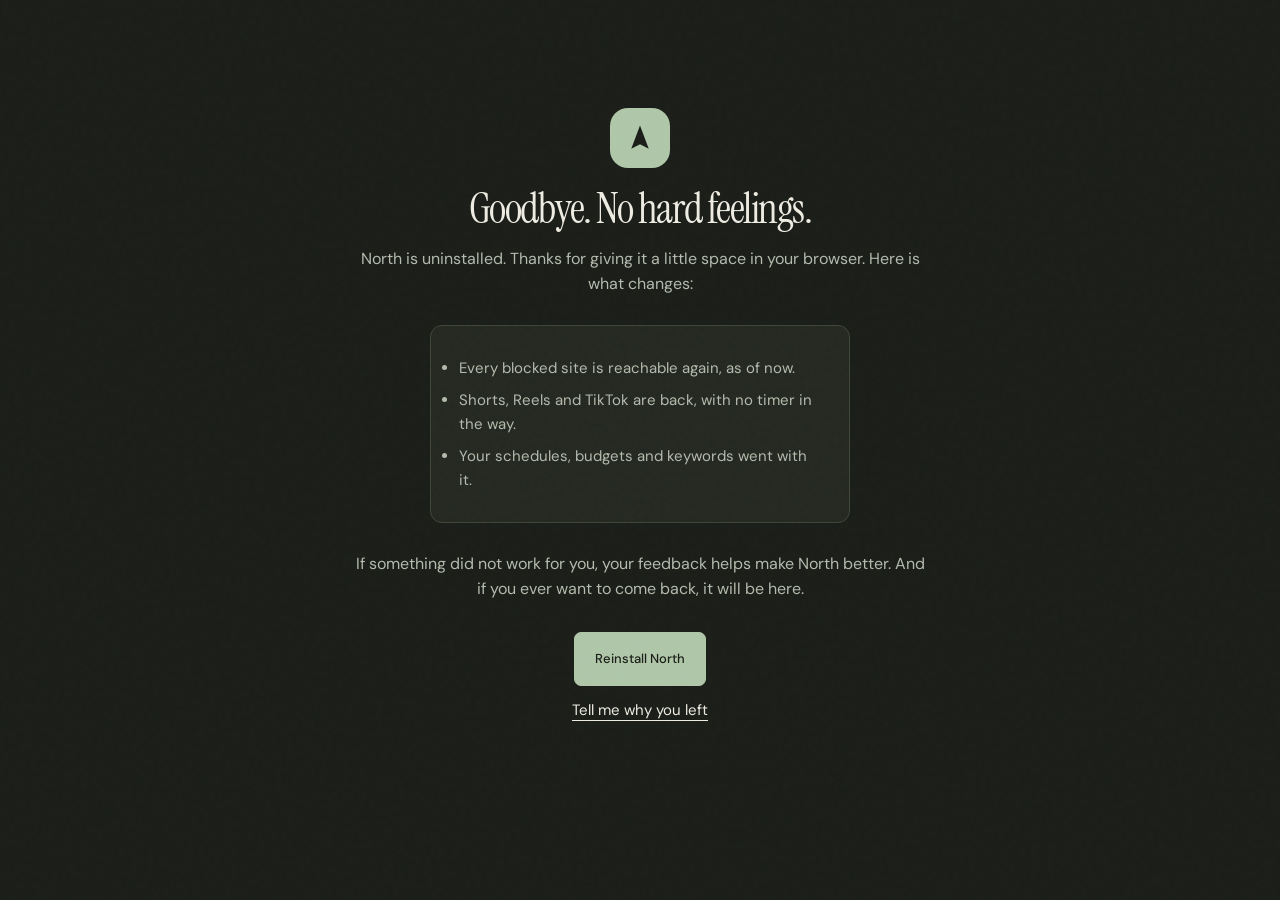
==== commit e51a5d72: "redesigned" ====
--- a/goodbye.html
+++ b/goodbye.html
@@ -6,7 +6,7 @@
   <title>You uninstalled North</title>
   <meta name="description" content="North has been uninstalled. Here's what just got unblocked, and how to come back if you change your mind.">
   <meta name="robots" content="noindex">
-  <link rel="icon" type="image/png" href="assets/favicon.png">
+  <link rel="icon" type="image/svg+xml" href="assets/north-mark.svg">
   <!-- Vercel Web Analytics -->
   <script>
     window.va = window.va || function () { (window.vaq = window.vaq || []).push(arguments); };
@@ -15,7 +15,8 @@
   <script>
     // first paint, flash-free: mirrors theme.js (auto = light by day, dark after sunset)
     (function () {
-      var s = localStorage.getItem("north-theme"), h = new Date().getHours();
+      var s; try { s = localStorage.getItem("north-theme"); } catch (e) {}
+      var h = new Date().getHours();
       document.documentElement.dataset.theme =
         (s === "light" || s === "dark") ? s : (h >= 19 || h < 7 ? "dark" : "light");
     })();
@@ -58,7 +59,7 @@
   <main class="goodbye">
     <div class="mark"><svg class="north-arrow" viewBox="0 0 24 24" aria-hidden="true"><path d="M12 2 19 20.5 12 17 5 20.5Z"/></svg></div>
     <h1>Goodbye. No hard feelings.</h1>
-    <p class="lede" style="margin:0 auto 10px">North is uninstalled. That was always your call, and it was always going to be one click. Before you go, so this is a decision rather than an accident:</p>
+    <p class="lede" style="margin:0 auto 10px">North is uninstalled. Thanks for giving it a little space in your browser. Here is what changes:</p>
 
     <ul class="open-list">
       <li>Every blocked site is reachable again, as of now.</li>
@@ -66,7 +67,7 @@
       <li>Your schedules, budgets and keywords went with it.</li>
     </ul>
 
-    <p class="lede" style="margin:0 auto">If North got in your way somewhere, tell me. One honest sentence from you is worth a hundred guesses from me.</p>
+    <p class="lede" style="margin:0 auto">If something did not work for you, your feedback helps make North better. And if you ever want to come back, it will be here.</p>
 
     <div class="actions">
       <a class="btn primary big" href="https://chromewebstore.google.com/detail/bbfpkfifjmcebiobbmfhdgpnclegaedo" target="_blank" rel="noopener">Reinstall North</a>
--- a/styles.css
+++ b/styles.css
@@ -1,620 +1,351 @@
-/* ===========================================================================
-   North — northfocus.app
-   ---------------------------------------------------------------------------
-   A landing page for a focus tool, so it has one job: make what North does
-   obvious, and make installing it the easiest thing on the page.
-
-   The design follows the product: deep pine green and cream, a fine paper
-   grain, generous space. Where the extension whispers, the site can speak up —
-   full-bleed green bands carry the two things that actually differentiate
-   North (the unlock, and the price), and everything between them is cream.
-   That alternation is what gives the page rhythm.
-
-   Type is the system UI stack throughout. It renders as SF Pro on macOS and
-   Segoe UI Variable on Windows, needs no network, and never shifts on load.
-   ======================================================================== */
+@import url('assets/fonts/dm-sans.css');
+@import url('assets/fonts/instrument-serif.css');
 
 :root {
-  --cream: #f0ead9;          /* the page */
-  --sheet: #fefdf8;          /* a card laid on it */
-  --well: #eae3d1;           /* pressed into a card: inputs, wells */
-  --line: rgba(52, 62, 48, 0.16);
-  --line-strong: rgba(52, 62, 48, 0.30);
+  --paper: #f5f3eb; --sheet: #fcfbf7; --well: #eeece3; --ink: #282e27;
+  --muted: #606659; --faint: #646c5e; --pine: #315744; --pine-hover: #254635;
+  --line: #d8dbcf; --soft: #e5e9de; --dark: #222e25; --dark-ink: #f0eee4; --dark-muted: #bec5b8;
+  --font: 'DM Sans', sans-serif; --serif: 'Instrument Serif', Georgia, serif;
+  --ease: cubic-bezier(.22,.61,.36,1); --radius: 12px; --shadow: 0 24px 64px -25px #28362538;
+  --bg: var(--paper); --bg-card: var(--sheet); --bg-elev: var(--sheet); --bg-inset: var(--well);
+  --text: var(--ink); --text-dim: var(--muted); --text-faint: var(--faint); --accent: var(--pine); --accent-deep: var(--pine); --ok: var(--pine); --grad: var(--pine);
+  color-scheme: light;
+}
+:root[data-theme='dark'] {
+  --paper: #1b1e19; --sheet: #252922; --well: #22261f; --ink: #eeece2;
+  --muted: #b5bbad; --faint: #a6af9e; --pine: #b0c7a9; --pine-hover: #c3d5bd;
+  --line: #3e4739; --soft: #303c2c; --dark: #141b15; --dark-ink: #f0eee4;
+  --shadow: 0 24px 64px -25px #0009; color-scheme: dark;
+}
+*, *::before, *::after { box-sizing: border-box; }
+html { scroll-behavior: smooth; scroll-padding-top: 95px; }
+body { margin: 0; background: var(--paper); color: var(--ink); font: 15px/1.6 var(--font); -webkit-font-smoothing: antialiased; }
+body::before { content: ''; position: fixed; inset: 0; z-index: 100; pointer-events: none; opacity: .025; background-image: url("data:image/svg+xml,%3Csvg viewBox='0 0 180 180' xmlns='http://www.w3.org/2000/svg'%3E%3Cfilter id='noise'%3E%3CfeTurbulence type='fractalNoise' baseFrequency='.9' numOctaves='3' stitchTiles='stitch'/%3E%3C/filter%3E%3Cpath fill='%23000' filter='url(%23noise)' opacity='.7' d='M0 0h180v180H0z'/%3E%3C/svg%3E"); }
+h1,h2,h3,p { margin: 0; }
+h1,h2 { font-family: var(--serif); font-weight: 400; line-height: 1.02; letter-spacing: -.035em; }
+h2 { font-size: clamp(46px, 4.5vw, 66px); }
+em { font-weight: 400; color: var(--pine); }
+h3 { font-size: 20px; font-weight: 500; line-height: 1.3; letter-spacing: -.035em; }
+a { color: inherit; text-underline-offset: 5px; }
+button,input,textarea,select { font: inherit; }
+button,a { -webkit-tap-highlight-color: transparent; }
+button { color: inherit; cursor: pointer; }
+button:disabled { cursor: default; }
+svg { width: 24px; height: 24px; flex-shrink: 0; }
+img { max-width: 100%; }
+button:focus-visible,a:focus-visible,summary:focus-visible,[tabindex]:focus-visible,input:focus-visible,textarea:focus-visible,select:focus-visible { outline: 2px solid var(--pine); outline-offset: 5px; }
+::selection { background: var(--pine); color: var(--paper); }
+.wrap { width: min(1280px, calc(100% - 112px)); margin-inline: auto; }
+.hidden { display: none !important; }
+.skip-link { position: fixed; z-index: 200; left: 20px; top: 10px; background: var(--paper); padding: 12px; transform: translateY(-160%); }
+.skip-link:focus { transform: translateY(0); }
+.eyebrow { font-size: 10px; font-weight: 500; line-height: 1.5; text-transform: uppercase; letter-spacing: .15em; display: flex; align-items: center; gap: 9px; }
+.status-dot { display: inline-block; width: 5px; height: 5px; flex: 0 0 5px; border-radius: 50%; background: var(--pine); }
+.btn { display: inline-flex; align-items: center; justify-content: center; gap: 11px; border: 1px solid var(--line); border-radius: 7px; padding: 12px 19px; background: transparent; text-decoration: none; font-size: 13px; font-weight: 500; line-height: 1.3; cursor: pointer; transition: background .25s, border-color .25s; }
+.btn svg { width: 18px; height: 18px; }
+.btn.primary { background: var(--pine); border-color: var(--pine); color: var(--paper); }
+.btn.primary:hover { background: var(--pine-hover); border-color: var(--pine-hover); }
+.btn.big { min-height: 54px; padding-inline: 20px; }
+.text-link { display: inline-flex; align-items: center; gap: 14px; font-size: 13px; font-weight: 500; text-decoration: none; }
+.text-link:hover { text-decoration: underline; }
+.text-link span { font-size: 18px; }
+.nav { position: sticky; top: 0; background: var(--paper); z-index: 50; border-bottom: 1px solid transparent; transition: border-color .3s; }
+.nav.scrolled { border-color: var(--line); }
+.nav-inner { height: 90px; display: flex; align-items: center; justify-content: space-between; gap: 30px; border-bottom: 1px solid var(--line); }
+.nav-logo { display: inline-flex; align-items: center; gap: 8px; text-decoration: none; font-size: 31px; font-weight: 600; letter-spacing: -.065em; line-height: 1; }
+.nav-logo svg { width: 26px; height: 34px; color: var(--pine); }
+.logo-period { color: var(--pine); }
+.nav-links { display: flex; gap: 31px; margin-left: 60px; }
+.nav-links a { font-size: 12px; text-decoration: none; color: var(--muted); }
+.nav-links a:hover { color: var(--ink); }
+.nav-right { display: flex; align-items: center; gap: 20px; }
+.nav-install { background: var(--ink); color: var(--paper); border-color: var(--ink); border-radius: 6px; padding: 11px 16px; }
+.nav-install:hover { background: var(--pine); border-color: var(--pine); }
+.theme-btn { background: none; border: 0; width: 30px; height: 40px; padding: 5px; display: grid; place-items: center; }
+.theme-btn svg { width: 18px; height: 18px; fill: none; stroke: currentColor; stroke-width: 1.3; }
+.ico-sun, [data-theme='dark'] .ico-moon { display: none; }
+[data-theme='dark'] .ico-sun { display: block; }
+.nav-toggle { display: none; }
+.hero { padding: 32px 0 0; }
+.hero-topline { display: flex; justify-content: space-between; color: var(--muted); }
+.edition { font-size: 10px; }
+.hero-grid { display: grid; grid-template-columns: 1.16fr 1fr; align-items: center; gap: 48px; padding: 68px 0 62px; }
+h1 { font-size: clamp(66px, 6.45vw, 96px); white-space: nowrap; line-height: .99; }
+.hero .lede { font-size: 17px; color: var(--muted); line-height: 1.75; max-width: 420px; margin-top: 30px; }
+.hero-actions { display: flex; flex-wrap: wrap; align-items: center; gap: 22px; margin-top: 29px; }
+.hero-note { font-size: 10px; color: var(--muted); margin-top: 15px; }
+.hero-product { padding: 0 0 0 4px; }
+.browser-preview { background: var(--sheet); border: 1px solid var(--line); border-radius: 10px; box-shadow: var(--shadow); overflow: hidden; transform: rotate(-1.5deg); }
+.browser-chrome { height: 39px; display: flex; align-items: center; justify-content: space-between; gap: 15px; padding: 0 15px; background: var(--well); border-bottom: 1px solid var(--line); }
+.window-dots { display: flex; gap: 5px; }
+.window-dots i { width: 5px; height: 5px; border: 1px solid var(--faint); border-radius: 50%; opacity: .6; }
+.address { display: flex; align-items: center; gap: 6px; color: var(--muted); font-size: 9px; }
+.address svg { width: 10px; height: 10px; }
+.browser-menu { line-height: 0; color: var(--faint); }
+.blocked-preview { display: flex; align-items: center; flex-direction: column; text-align: center; padding: 24px 24px 27px; }
+.preview-label { font-size: 7px; letter-spacing: .18em; color: var(--faint); }
+.blocked-mark { width: 29px; height: 40px; margin: 20px 0 16px; color: var(--pine); }
+.blocked-preview h2 { font-size: 43px; line-height: 1.04; letter-spacing: -.025em; }
+.blocked-preview p { font-size: 10px; color: var(--muted); line-height: 1.7; margin-top: 12px; }
+.site-label { margin: 14px 0 18px; font-size: 9px; background: var(--well); border: 1px solid var(--line); border-radius: 4px; padding: 2px 8px; color: var(--muted); }
+.preview-return { font-size: 10px; min-width: 210px; padding: 10px 14px; border-radius: 5px; }
+.preview-return svg { width: 14px; height: 14px; margin-left: 17px; }
+.preview-unlock { font-size: 9px; color: var(--muted); margin-top: 14px; text-underline-offset: 3px; }
+.preview-footer { display: flex; justify-content: space-between; padding: 9px 16px; border-top: 1px solid var(--line); font-size: 8px; color: var(--muted); }
+.preview-footer > span:first-child { display: flex; align-items: center; gap: 5px; }
+.preview-footer > span:last-child { font-weight: 600; font-size: 10px; letter-spacing: -.05em; }
+.preview-footer .status-dot { width: 4px; height: 4px; flex-basis: 4px; }
+.product-caption { display: flex; justify-content: center; align-items: center; gap: 10px; margin-top: 23px; font: italic 18px var(--serif); color: var(--muted); }
+.caption-line { height: 1px; width: 25px; background: var(--line); }
+.hero-bottom { display: flex; justify-content: space-between; padding: 20px 0; font-size: 10px; color: var(--muted); }
+.hero-bottom a { display: flex; gap: 25px; text-decoration: none; }
+.platform-strip { border-block: 1px solid var(--line); }
+.platform-inner { display: flex; align-items: center; gap: 40px; min-height: 82px; }
+.platform-inner p { font-size: 11px; color: var(--muted); flex-shrink: 0; }
+.platform-inner ul { list-style: none; display: flex; flex: 1; justify-content: space-between; gap: 20px; margin: 0; padding: 0; }
+.platform-inner li { font-size: 13px; font-weight: 500; letter-spacing: -.025em; }
+.platform-inner li:last-child { color: var(--muted); font-size: 11px; font-weight: 400; }
+.section { padding: 130px 0; }
+.section-intro { display: grid; grid-template-columns: .58fr 1fr; gap: 30px; align-items: start; margin-bottom: 62px; }
+.section-intro > .eyebrow { padding-top: 12px; color: var(--muted); }
+.section-lede { font-size: 17px; line-height: 1.75; color: var(--muted); margin-top: 23px; }
+.product-grid { display: grid; grid-template-columns: 1fr 1fr; align-items: center; gap: 100px; }
+.feature-tab { width: 100%; display: flex; text-align: left; gap: 18px; padding: 26px 0; border: 0; border-top: 1px solid var(--line); background: none; }
+.feature-tab:last-child { border-bottom: 1px solid var(--line); }
+.tab-number { color: var(--muted); font-size: 10px; padding-top: 4px; }
+.feature-tab strong { display: block; font-size: 20px; font-weight: 400; letter-spacing: -.035em; line-height: 1.3; }
+.feature-tab > span:nth-child(2) > span { display: block; font-size: 15px; line-height: 1.7; max-width: 315px; margin-top: 9px; color: var(--muted); }
+.tab-arrow { margin-left: auto; color: var(--pine); opacity: 0; }
+.feature-tab.active { border-top-color: var(--pine); }
+.feature-tab.active .tab-arrow { opacity: 1; }
+.feature-tab.active strong { color: var(--pine); }
+.feature-tab:hover strong { color: var(--pine); }
+.feature-footnote { margin-top: 30px; font-size: 11px; color: var(--muted); line-height: 1.8; }
+.extension-stage { background: var(--well); border-radius: 6px; padding: 21px 32px 17px; }
+.stage-label, .stage-baseline { display: flex; align-items: center; justify-content: space-between; gap: 10px; color: var(--muted); font-size: 8px; letter-spacing: .08em; }
+.stage-label span:last-child { letter-spacing: 0; }
+.extension { background: var(--sheet); margin: 30px auto; max-width: 340px; border: 1px solid var(--line); border-radius: 9px; box-shadow: var(--shadow); }
+.extension-header { display: flex; align-items: center; justify-content: space-between; padding: 16px 20px; border-bottom: 1px solid var(--line); }
+.mini-logo { display: flex; align-items: center; gap: 4px; font-size: 20px; letter-spacing: -.065em; font-weight: 600; }
+.mini-logo svg { width: 18px; height: 24px; color: var(--pine); }
+.protected-label { font-size: 8px; display: flex; align-items: center; gap: 5px; color: var(--muted); }
+.extension-body { padding: 25px 23px 19px; }
+.extension-body .eyebrow { font-size: 7px; color: var(--muted); }
+.extension-body h3 { font: 35px/1.15 var(--serif); letter-spacing: -.025em; margin-top: 8px; }
+.demo-description { font-size: 10px; line-height: 1.7; color: var(--muted); margin: 10px 0 23px; min-height: 34px; }
+.demo-setting { display: flex; align-items: center; justify-content: space-between; gap: 10px; border-top: 1px solid var(--line); padding: 13px 0; }
+.demo-setting strong { font-size: 10px; font-weight: 500; display: block; }
+.demo-setting small { display: block; font-size: 8px; color: var(--muted); margin-top: 2px; }
+.switch { border: 0; border-radius: 30px; width: 30px; height: 18px; background: var(--muted); padding: 3px; flex: 0 0 30px; position: relative; transition: background .4s var(--ease); }
+.switch::after { content: ''; display: block; height: 12px; width: 12px; background: var(--paper); border-radius: 50%; transition: transform .4s var(--ease); }
+.switch[aria-checked='true'] { background: var(--pine); }
+.switch[aria-checked='true']::after { transform: translateX(12px); }
+.switch::before { content: ''; position: absolute; inset: -12px -7px; }
+.demo-feedback { min-height: 28px; margin-top: 12px; color: var(--muted); font-size: 8px; line-height: 1.6; }
+.extension-footer { padding: 12px; display: flex; justify-content: center; align-items: center; gap: 5px; border-top: 1px solid var(--line); font-size: 8px; color: var(--muted); }
+.extension-footer svg { width: 10px; height: 10px; }
+.pause-section { background: var(--dark); color: var(--dark-ink); }
+.pause-sticky { padding: 46px 0 32px; }
+.pause-top, .pause-bottom { display: flex; justify-content: space-between; gap: 20px; align-items: center; color: var(--dark-muted); font-size: 10px; }
+.pause-top { border-bottom: 1px solid #ffffff20; padding-bottom: 28px; }
+.pause-top .eyebrow { font-size: 9px; }
+.pause-grid { display: grid; grid-template-columns: 1fr 1fr; gap: 80px; align-items: center; padding: 80px 0; }
+.pause-copy h2 { font-size: clamp(54px, 5.5vw, 78px); }
+.pause-copy em { color: #c4d0b9; }
+.pause-copy > p { font-size: 13px; line-height: 1.8; color: var(--dark-muted); margin-top: 25px; }
+.pause-tabs { display: flex; gap: 28px; margin-top: 40px; }
+.pause-tabs button { padding: 10px 0; border: 0; background: none; color: var(--dark-muted); font-size: 12px; border-bottom: 1px solid transparent; }
+.pause-tabs button[aria-selected='true'] { color: var(--dark-ink); border-color: #c4d0b9; }
+.pause-tabs button span { font-size: 9px; margin-right: 8px; color: var(--dark-muted); }
+.pause-section :focus-visible { outline-color: #c4d0b9; }
+.pause-visual { text-align: center; }
+.breathing-ring { width: min(100%, 330px); aspect-ratio: 1; margin: 0 auto; position: relative; }
+.ring-svg { width: 100%; height: 100%; transform: rotate(-90deg); }
+.ring-track { fill: none; stroke: #ffffff26; stroke-width: .8; }
+.ring-progress { fill: none; stroke: #c4d0b9; stroke-width: 1.3; stroke-dasharray: 1; stroke-dashoffset: calc(1 - var(--pause-progress, .1)); }
+.ring-content { position: absolute; inset: 0; display: flex; align-items: center; justify-content: center; flex-direction: column; }
+.ring-overline { font-size: 8px; letter-spacing: .14em; color: var(--dark-muted); }
+.ring-word { font: italic 67px var(--serif); letter-spacing: -.03em; margin: 3px 0 7px; }
+.ring-bottom { font-size: 9px; color: var(--dark-muted); }
+.pause-visual > p { font-size: 11px; line-height: 1.8; color: var(--dark-muted); margin: 30px auto 0; min-height: 40px; max-width: 350px; }
+.pause-bottom { border-top: 1px solid #ffffff20; padding-top: 24px; }
+.scroll-cue { display: none; }
+.scroll-cue span { margin-left: 16px; }
+.pause-static-steps { display: grid; grid-template-columns: repeat(3,1fr); gap: 30px; width: min(1280px, calc(100% - 112px)); margin: 0 auto; padding-bottom: 40px; font-size: 12px; color: var(--dark-muted); }
+.pause-static-steps strong { display: block; color: var(--dark-ink); margin-bottom: 8px; font-weight: 500; }
+.scroll-enabled .pause-section { height: 230vh; }
+.scroll-enabled .pause-sticky { position: sticky; top: 88px; min-height: calc(100vh - 88px); display: flex; align-items: center; }
+.scroll-enabled .pause-sticky > .wrap { width: min(1280px, calc(100% - 112px)); }
+.scroll-enabled .pause-grid { padding: clamp(36px, 7vh, 80px) 0; }
+.scroll-enabled .pause-static-steps { display: none; }
+.scroll-enabled .scroll-cue { display: block; }
+.boundary-grid { display: grid; grid-template-columns: repeat(3,1fr); column-gap: 65px; row-gap: 48px; margin-top: 70px; }
+.boundary-grid article { border-top: 1px solid var(--line); padding-top: 20px; }
+.feature-index { font-size: 8px; letter-spacing: .13em; color: var(--muted); }
+.boundary-grid h3 { margin: 21px 0 12px; }
+.boundary-grid p { font-size: 15px; color: var(--muted); line-height: 1.8; max-width: 305px; }
+.free-section { padding: 95px 0 105px; background: var(--soft); }
+.free-grid { display: grid; grid-template-columns: 1fr 1.1fr; align-items: center; gap: 80px; }
+.price-display .eyebrow { color: var(--muted); }
+.price { font: 260px/.98 var(--serif); letter-spacing: -.08em; margin: 27px 0 16px -8px; }
+.price span { color: var(--pine); }
+.price-display > p:last-child { font-size: 11px; color: var(--muted); }
+.free-copy h2 { font-size: clamp(44px, 4.5vw, 64px); }
+.free-copy > p { font-size: 16px; color: var(--muted); line-height: 1.85; max-width: 370px; margin-top: 24px; }
+.free-copy ul { list-style: none; padding: 0; margin: 25px 0; }
+.free-copy li { display: flex; gap: 9px; align-items: center; margin-top: 9px; font-size: 12px; }
+.free-copy li svg { width: 15px; height: 15px; color: var(--pine); }
+.free-copy .text-link { font-size: 11px; }
+.faq-grid { display: grid; grid-template-columns: 1fr 1.1fr; gap: 80px; }
+.faq-grid .eyebrow { color: var(--muted); margin-bottom: 24px; }
+.faq-grid h2 { font-size: clamp(42px, 4vw, 58px); }
+.faq-contact { color: var(--muted); font-size: 12px; margin-top: 30px; line-height: 1.9; }
+.faq-contact a { font-size: 12px; color: var(--ink); }
+.faq details { border-top: 1px solid var(--line); }
+.faq details:last-child { border-bottom: 1px solid var(--line); }
+.faq summary { display: flex; align-items: center; justify-content: space-between; gap: 20px; font-size: 15px; font-weight: 500; list-style: none; padding: 21px 0; cursor: pointer; }
+.faq summary::-webkit-details-marker { display: none; }
+.faq summary::after { content: '+'; font-size: 21px; font-weight: 400; line-height: 1; color: var(--muted); }
+.faq details[open] summary::after { content: '−'; }
+.faq .answer { font-size: 14px; line-height: 1.85; color: var(--muted); padding: 0 28px 23px 0; }
+.final-section { text-align: center; padding: 103px 0 110px; border-top: 1px solid var(--line); }
+.final-section .eyebrow { justify-content: center; color: var(--muted); margin-bottom: 32px; }
+.final-section h2 { font-size: clamp(54px, 6.8vw, 96px); }
+.final-section p:not(.eyebrow) { font-size: 16px; color: var(--muted); margin: 26px 0; line-height: 1.8; }
+.final-note { display: block; font-size: 9px; color: var(--muted); margin-top: 15px; }
+.footer { border-top: 1px solid var(--line); padding: 33px 0 22px; }
+.footer-top, .footer-bottom { display: flex; align-items: center; justify-content: space-between; gap: 20px; }
+.footer-top > p { margin-right: auto; margin-left: 28px; font: italic 22px var(--serif); color: var(--muted); }
+.footer-top > .text-link { font-size: 10px; }
+.footer-bottom { border-top: 1px solid var(--line); margin-top: 32px; padding-top: 20px; font-size: 9px; color: var(--muted); }
+.footer-bottom nav { display: flex; gap: 24px; }
+.footer-bottom a { text-decoration: none; }
+.footer-bottom a:hover { text-decoration: underline; }
+.card { background: var(--sheet); border: 1px solid var(--line); border-radius: var(--radius); }
+.lede { font-size: 16px; color: var(--muted); }
+.goodbye .mark { background: var(--pine); }
+.north-arrow { width: 30px; height: 30px; fill: var(--paper); }
+.footer-inner { display: flex; justify-content: space-between; align-items: center; font-size: 12px; }
+/* Content is visible without JavaScript. Only off-screen content is armed for reveal. */
+[data-reveal].reveal-ready { opacity: 0; transform: translateY(18px); transition: opacity .65s var(--ease), transform .65s var(--ease); }
+[data-reveal].reveal-ready.in { opacity: 1; transform: translateY(0); }
+@media (min-width: 1500px) { .hero-grid { padding-block: 85px; } }
+@media (max-width: 1100px) {
+  .wrap { width: calc(100% - 72px); }
+  .nav-links { margin-left: 0; gap: 21px; }
+  .hero-grid { gap: 32px; padding-block: 60px; }
+  h1 { font-size: 7vw; }
+  .hero .lede { font-size: 16px; }
+  .hero-actions { gap: 15px; }
+  .hero-actions > .text-link { font-size: 11px; }
+  .btn.big { font-size: 11px; padding-inline: 15px; gap: 9px; }
+  .blocked-preview h2 { font-size: 36px; }
+  .product-grid { gap: 50px; }
+  .extension-stage { padding-inline: 22px; }
+  .stage-label { font-size: 7px; }
+  .boundary-grid { column-gap: 38px; }
+  .pause-grid { gap: 40px; }
+  .scroll-enabled .pause-sticky > .wrap, .pause-static-steps { width: calc(100% - 72px); }
+  .faq-grid, .free-grid { gap: 50px; }
+}
+@media (max-width: 760px) {
+  html { scroll-padding-top: 80px; }
+  .wrap { width: calc(100% - 40px); }
+  .nav-inner { height: 73px; gap: 15px; }
+  .nav-logo { font-size: 28px; }
+  .nav-logo svg { width: 23px; }
+  .nav-right { gap: 12px; }
+  .nav-install { font-size: 11px; padding: 10px 12px; }
+  .theme-btn { width: 26px; }
+  .nav-toggle { display: flex; flex-direction: column; justify-content: center; gap: 5px; width: 28px; height: 38px; border: 0; background: none; padding: 4px; }
+  .nav-toggle span { width: 20px; height: 1px; background: var(--ink); transition: transform .3s; }
+  .nav-toggle[aria-expanded='true'] span:first-child { transform: translateY(3px) rotate(45deg); }
+  .nav-toggle[aria-expanded='true'] span:last-child { transform: translateY(-3px) rotate(-45deg); }
+  .nav-links { display: none; position: absolute; left: 0; right: 0; top: 73px; background: var(--paper); border-bottom: 1px solid var(--line); padding: 14px 25px 22px; }
+  .nav-links.open { display: flex; flex-direction: column; gap: 0; }
+  .nav-links a { padding: 13px 0; font-size: 15px; }
+  .hero { padding-top: 24px; }
+  .edition { display: none; }
+  .hero-topline .eyebrow { font-size: 8px; }
+  .hero-grid { grid-template-columns: 1fr; gap: 45px; padding: 40px 0 27px; }
+  h1 { font-size: clamp(55px, 11.3vw, 84px); }
+  .hero .lede { font-size: 17px; max-width: 420px; margin-top: 24px; }
+  .hero-actions { gap: 22px; margin-top: 26px; }
+  .btn.big { min-height: 52px; font-size: 12px; padding-inline: 18px; }
+  .hero-note { font-size: 10px; }
+  .hero-product { padding: 0 8px; max-width: 520px; width: 100%; margin: 0 auto; }
+  .browser-preview { transform: rotate(-1deg); }
+  .blocked-preview { padding-block: 24px; }
+  .blocked-preview h2 { font-size: 41px; }
+  .blocked-mark { margin-block: 18px 15px; }
+  .hero-bottom { font-size: 8px; gap: 15px; }
+  .hero-bottom a { gap: 12px; }
+  .platform-inner { flex-direction: column; align-items: start; gap: 14px; padding-block: 23px; }
+  .platform-inner p { font-size: 10px; }
+  .platform-inner ul { width: 100%; flex-wrap: wrap; justify-content: flex-start; gap: 12px 22px; }
+  .platform-inner li { font-size: 12px; }
+  .platform-inner li:last-child { font-size: 10px; }
+  .section { padding-block: 80px; }
+  .section-intro { grid-template-columns: 1fr; gap: 22px; margin-bottom: 40px; }
+  .section-intro > .eyebrow { padding: 0; }
+  .eyebrow { font-size: 8px; }
+  h2 { font-size: clamp(46px, 8.8vw, 64px); }
+  .section-lede { font-size: 14px; margin-top: 20px; }
+  .product-grid { grid-template-columns: 1fr; gap: 30px; }
+  .feature-tab { padding-block: 20px; }
+  .feature-tab strong { font-size: 19px; }
+  .feature-tab > span:nth-child(2) > span { max-width: 330px; }
+  .feature-footnote { margin-top: 22px; }
+  .extension-stage { padding: 20px 22px 16px; }
+  .stage-label { font-size: 7px; }
+  .extension { max-width: 340px; }
+  .extension-body { padding: 26px; }
+  .demo-setting strong { font-size: 12px; }
+  .demo-setting small { font-size: 10px; }
+  .demo-description { font-size: 12px; }
+  .demo-feedback { font-size: 10px; }
+  .extension-footer { font-size: 9px; }
+  .pause-sticky { padding: 28px 0; }
+  .pause-top > span { display: none; }
+  .pause-top .eyebrow { font-size: 8px; }
+  .pause-grid { grid-template-columns: 1fr; gap: 40px; padding-block: 44px; }
+  .pause-copy h2 { font-size: 58px; }
+  .pause-copy > p { font-size: 12px; }
+  .pause-tabs { margin-top: 23px; gap: 25px; }
+  .breathing-ring { width: 280px; }
+  .ring-word { font-size: 60px; }
+  .pause-visual > p { font-size: 11px; }
+  .pause-bottom { font-size: 9px; }
+  .pause-static-steps { width: calc(100% - 40px); grid-template-columns: 1fr; gap: 18px; padding-top: 12px; }
+  .boundary-grid { grid-template-columns: 1fr 1fr; gap: 30px 24px; margin-top: 40px; }
+  .boundary-grid h3 { font-size: 19px; }
+  .boundary-grid p { font-size: 14px; }
+  .feature-index { font-size: 7px; }
+  .free-section { padding-block: 60px; }
+  .free-grid { grid-template-columns: 1fr; gap: 45px; }
+  .price { font-size: 180px; margin-block: 12px; }
+  .free-copy h2 { font-size: 49px; }
+  .free-copy > p { font-size: 14px; }
+  .faq-grid { grid-template-columns: 1fr; gap: 35px; }
+  .faq-grid h2 { font-size: 48px; }
+  .faq-contact { margin-top: 22px; }
+  .faq summary { font-size: 14px; padding-block: 20px; }
+  .final-section { padding-block: 75px; }
+  .final-section h2 { font-size: clamp(44px, 8.7vw, 66px); }
+  .final-section .eyebrow { font-size: 7px; }
+  .final-section p:not(.eyebrow) { font-size: 12px; }
+  .footer-top { flex-wrap: wrap; gap: 17px; }
+  .footer-top > p { margin: 0 0 0 auto; font-size: 17px; }
+  .footer-top > .text-link { display: none; }
+  .footer-bottom { flex-wrap: wrap; gap: 18px; margin-top: 23px; }
+  .footer-bottom nav { order: 1; width: 100%; gap: 20px; }
+}
+@media (max-width: 370px) { .hero-actions { gap: 16px; } .hero-actions .text-link { font-size: 10px; } .btn.big { padding-inline: 12px; gap: 7px; } .cta-arrow { display: none; } .nav-right { gap: 7px; } .boundary-grid { grid-template-columns: 1fr; } .stage-label span:last-child { display: none; } }
+@media (prefers-reduced-motion: reduce) {
+  html { scroll-behavior: auto; }
+  [data-reveal].reveal-ready { opacity: 1; transform: none; transition: none; }
+  .switch::after, .switch, .nav-toggle span { transition: none; }
+  .browser-preview { transform: none; }
+}
 
-  --ink: #28302b;
-  --ink-2: #5a6259;
-  --ink-3: #5f675d;
-
-  --green: #356b52;          /* fills: buttons, toggles, bars */
-  --green-ink: #356b52;      /* green used as text or an icon */
-  --green-hover: #2a5642;
-  --green-soft: rgba(53, 107, 82, 0.10);
-  --green-deep: #1e3b2c;     /* full-bleed bands */
-  --on-deep: #edeadb;        /* text on those bands */
-  --on-deep-2: #adbba9;
-
-  --shadow-sm: 0 1px 2px rgba(46, 54, 40, 0.07), 0 1px 1px rgba(46, 54, 40, 0.04);
-  --shadow: 0 1px 2px rgba(46, 54, 40, 0.06), 0 20px 44px -12px rgba(46, 54, 40, 0.18);
-  --shadow-lg: 0 2px 4px rgba(46, 54, 40, 0.06), 0 36px 70px -20px rgba(46, 54, 40, 0.28);
-
-  --radius: 16px;
-  --radius-lg: 22px;
-  --ease: cubic-bezier(0.22, 0.61, 0.36, 1);
-
-  --font: ui-sans-serif, system-ui, -apple-system, BlinkMacSystemFont, "Segoe UI",
-          Roboto, "Helvetica Neue", Arial, sans-serif;
-  --wrap: 1120px;
-
-  --grain: url("data:image/svg+xml,%3Csvg xmlns='http://www.w3.org/2000/svg' width='180' height='180'%3E%3Cfilter id='g' x='0' y='0' width='100%25' height='100%25'%3E%3CfeTurbulence type='fractalNoise' baseFrequency='0.62' numOctaves='3' stitchTiles='stitch'/%3E%3CfeColorMatrix type='saturate' values='0'/%3E%3CfeComponentTransfer%3E%3CfeFuncA type='linear' slope='0.085'/%3E%3C/feComponentTransfer%3E%3C/filter%3E%3Crect width='180' height='180' filter='url(%23g)'/%3E%3C/svg%3E");
-
-  /* Aliases kept so suggest.html and goodbye.html keep working. */
-  --bg: var(--cream);
-  --bg-card: var(--sheet);
-  --bg-elev: var(--sheet);
-  --bg-inset: var(--well);
-  --text: var(--ink);
-  --text-dim: var(--ink-2);
-  --text-faint: var(--ink-3);
-  --accent: var(--green);
-  --accent-deep: var(--green-ink);
-}
-
-:root[data-theme="dark"] {
-  --cream: #12150f;
-  --sheet: #1a1e16;
-  --well: #242a1f;
-  --line: rgba(219, 224, 205, 0.13);
-  --line-strong: rgba(219, 224, 205, 0.26);
-
-  --ink: #ede8d8;
-  --ink-2: #a8ae9c;
-  --ink-3: #848c7c;
-
-  --green: #47805f;
-  --green-ink: #8fbf9f;
-  --green-hover: #3e7353;
-  --green-soft: rgba(71, 128, 95, 0.20);
-  --green-deep: #18281e;
-  --on-deep: #e8e4d4;
-  --on-deep-2: #9daa99;
-
-  --shadow-sm: 0 1px 2px rgba(0, 0, 0, 0.45);
-  --shadow: 0 1px 2px rgba(0, 0, 0, 0.4), 0 20px 44px -12px rgba(0, 0, 0, 0.6);
-  --shadow-lg: 0 2px 4px rgba(0, 0, 0, 0.5), 0 36px 70px -20px rgba(0, 0, 0, 0.7);
-
-  color-scheme: dark;
-}
-:root:not([data-theme="dark"]) { color-scheme: light; }
-
-*, *::before, *::after { box-sizing: border-box; }
-
-html { scroll-behavior: smooth; scroll-padding-top: 84px; }
-@media (prefers-reduced-motion: reduce) { html { scroll-behavior: auto; } }
-
-body {
-  margin: 0;
-  background: var(--cream);
-  color: var(--ink);
-  font-family: var(--font);
-  font-size: 17px;
-  line-height: 1.62;
-  -webkit-font-smoothing: antialiased;
-  text-rendering: optimizeLegibility;
-  overflow-x: hidden;
-}
-
-/* The paper the page is printed on. */
-.aurora {
-  position: fixed; inset: 0;
-  pointer-events: none;
-  z-index: 0;
-  background-image: var(--grain);
-}
-
-h1, h2, h3, h4 { margin: 0; font-weight: 700; letter-spacing: -0.025em; line-height: 1.1; }
-p { margin: 0; }
-a { color: var(--green-ink); }
-img { max-width: 100%; display: block; }
-.hidden { display: none !important; }
-
-:where(a, button, input, textarea, select, summary, [tabindex]):focus-visible {
-  outline: 2.5px solid var(--green);
-  outline-offset: 3px;
-  border-radius: 8px;
-}
-
-main { position: relative; z-index: 1; }
-.wrap { width: min(var(--wrap), calc(100% - 2 * clamp(20px, 5vw, 56px))); margin-inline: auto; }
-
-/* ====================== Buttons ====================== */
-
-.btn {
-  display: inline-flex;
-  align-items: center;
-  justify-content: center;
-  gap: 9px;
-  font: 650 15px/1 var(--font);
-  letter-spacing: -0.01em;
-  padding: 14px 22px;
-  border-radius: 12px;
-  border: 1.5px solid transparent;
-  text-decoration: none;
-  white-space: nowrap;
-  cursor: pointer;
-  transition: background 0.18s var(--ease), border-color 0.18s var(--ease),
-              color 0.18s var(--ease), transform 0.12s var(--ease);
-}
-.btn:active { transform: translateY(1px); }
-.btn svg { width: 17px; height: 17px; flex: none; }
-
-.btn.primary { background: var(--green); color: #fff; box-shadow: var(--shadow-sm); }
-.btn.primary:hover { background: var(--green-hover); }
-.btn.ghosted { background: var(--sheet); color: var(--ink); border-color: var(--line-strong); }
-.btn.ghosted:hover { border-color: var(--ink-3); }
-.btn.big { padding: 17px 30px; font-size: 17px; border-radius: 14px; }
-
-/* On a deep-green band the CTA inverts: cream on green reads louder than any
-   green-on-green treatment could. */
-.on-deep .btn.primary { background: var(--on-deep); color: var(--green-deep); }
-.on-deep .btn.primary:hover { background: #fff; }
-.on-deep .btn.ghosted {
-  background: transparent;
-  color: var(--on-deep);
-  border-color: rgba(237, 234, 219, 0.34);
-}
-.on-deep .btn.ghosted:hover { border-color: var(--on-deep); }
-
-/* ====================== Nav ====================== */
-
-.nav {
-  position: sticky; top: 0; z-index: 50;
-  background: color-mix(in srgb, var(--cream) 86%, transparent);
-  backdrop-filter: saturate(1.4) blur(12px);
-  border-bottom: 1px solid transparent;
-  transition: border-color 0.25s var(--ease), background 0.25s var(--ease);
-}
-.nav.scrolled { border-bottom-color: var(--line); }
-.nav-inner {
-  display: flex; align-items: center; gap: 18px;
-  height: 68px;
-}
-.nav-logo {
-  display: flex; align-items: center; gap: 10px;
-  font-weight: 700; font-size: 18px; letter-spacing: -0.02em;
-  color: var(--ink); text-decoration: none;
-  margin-right: auto;
-}
-.nav-logo img { border-radius: 9px; }
-.north-arrow { width: 54%; height: 54%; fill: currentColor; }
-
-.nav-links { display: flex; gap: 4px; }
-.nav-links a {
-  color: var(--ink-2);
-  text-decoration: none;
-  font-size: 15px; font-weight: 550;
-  padding: 8px 12px;
-  border-radius: 9px;
-  transition: color 0.15s var(--ease), background 0.15s var(--ease);
-}
-.nav-links a:hover { color: var(--ink); background: var(--green-soft); }
-
-.nav-right { display: flex; align-items: center; gap: 10px; }
-.theme-btn {
-  display: grid; place-items: center;
-  width: 38px; height: 38px; flex: none;
-  border-radius: 10px;
-  border: 1.5px solid var(--line);
-  background: var(--sheet);
-  color: var(--ink-2);
-  cursor: pointer;
-  transition: border-color 0.18s var(--ease), color 0.18s var(--ease);
-}
-.theme-btn:hover { border-color: var(--ink-3); color: var(--ink); }
-.theme-btn svg { width: 17px; height: 17px; stroke: currentColor; fill: none; stroke-width: 2; stroke-linecap: round; stroke-linejoin: round; }
-:root[data-theme="dark"] .ico-moon { display: none; }
-:root:not([data-theme="dark"]) .ico-sun { display: none; }
-
-.nav-toggle { display: none; }
-
-@media (max-width: 860px) {
-  .nav-links {
-    position: absolute; left: 0; right: 0; top: 100%;
-    flex-direction: column; gap: 2px;
-    background: var(--cream);
-    border-bottom: 1px solid var(--line);
-    padding: 10px clamp(20px, 5vw, 56px) 18px;
-    box-shadow: var(--shadow);
-  }
-  .nav-links:not(.open) { display: none; }
-  .nav-links a { padding: 13px 12px; font-size: 16px; }
-  .nav-toggle {
-    display: grid; place-items: center;
-    width: 38px; height: 38px;
-    border-radius: 10px;
-    border: 1.5px solid var(--line);
-    background: var(--sheet);
-    color: var(--ink-2);
-    cursor: pointer;
-  }
-  .nav-toggle svg { width: 18px; height: 18px; stroke: currentColor; fill: none; stroke-width: 2; stroke-linecap: round; }
-}
-.nav-cta-short { display: none; }
-@media (max-width: 480px) {
-  .nav-cta-label { display: none; }
-  .nav-cta-short { display: inline; }
-  .nav-right .btn { padding: 12px 16px; }
-}
-
-/* ====================== Reveal ====================== */
-
-.reveal { opacity: 0; transform: translateY(18px); }
-.reveal.in { opacity: 1; transform: none; transition: opacity 0.6s var(--ease), transform 0.6s var(--ease); }
-.reveal.d1.in { transition-delay: 0.08s; }
-.reveal.d2.in { transition-delay: 0.16s; }
-.reveal.d3.in { transition-delay: 0.24s; }
-@media (prefers-reduced-motion: reduce) {
-  .reveal { opacity: 1; transform: none; }
-}
-
-/* ====================== Hero ====================== */
-
-.hero { padding: clamp(48px, 8vw, 92px) 0 clamp(40px, 6vw, 72px); }
-.hero-grid {
-  display: grid;
-  grid-template-columns: minmax(0, 1.12fr) minmax(0, 0.88fr);
-  gap: clamp(32px, 5vw, 60px);
-  align-items: center;
-}
-@media (max-width: 940px) { .hero-grid { grid-template-columns: 1fr; gap: 44px; } }
-
-.eyebrow {
-  display: inline-flex; align-items: center; gap: 8px;
-  font-size: 13px; font-weight: 650; letter-spacing: 0.02em;
-  color: var(--green-ink);
-  background: var(--green-soft);
-  border: 1px solid color-mix(in srgb, var(--green) 34%, transparent);
-  border-radius: 999px;
-  padding: 6px 14px;
-  margin-bottom: 22px;
-}
-.hero h1 {
-  font-size: clamp(36px, 5vw, 56px);
-  letter-spacing: -0.035em;
-  line-height: 1.02;
-  margin-bottom: 20px;
-}
-.hero h1 em { font-style: normal; color: var(--green); }
-.lede {
-  font-size: clamp(17px, 1.6vw, 19.5px);
-  color: var(--ink-2);
-  max-width: 30em;
-  text-wrap: pretty;
-}
-.hero-cta { display: flex; flex-wrap: wrap; gap: 12px; margin: 30px 0 16px; }
-.cta-note { font-size: 14px; color: var(--ink-3); }
-
-.trust { display: flex; flex-wrap: wrap; gap: 8px 20px; margin-top: 26px; }
-.trust li {
-  display: flex; align-items: center; gap: 7px;
-  font-size: 14px; font-weight: 550; color: var(--ink-2);
-}
-.trust svg { width: 15px; height: 15px; flex: none; stroke: var(--green); fill: none; stroke-width: 2.4; stroke-linecap: round; stroke-linejoin: round; }
-ul.trust { list-style: none; margin: 26px 0 0; padding: 0; }
-
-/* ====================== Product shot ====================== */
-
-.shot { position: relative; display: flex; justify-content: center; }
-.shot-card {
-  position: relative;
-  width: min(400px, 100%);
-  background: var(--sheet);
-  background-image: var(--grain);
-  border: 1px solid var(--line);
-  border-radius: var(--radius-lg);
-  box-shadow: var(--shadow-lg);
-  padding: 32px 30px 26px;
-  text-align: center;
-}
-.shot-mark {
-  width: 44px; height: 44px;
-  margin: 0 auto 16px;
-  display: grid; place-items: center;
-  color: #fff;
-  background: linear-gradient(150deg, #4e8c6a, #356b52 52%, #24503c);
-  border-radius: 13px;
-  box-shadow: var(--shadow-sm);
-}
-.shot-card h3 { font-size: 21px; letter-spacing: -0.02em; margin-bottom: 8px; }
-.shot-sub {
-  font-size: 14.5px; line-height: 1.5; color: var(--ink-2);
-  min-height: 66px;
-  transition: opacity 0.45s var(--ease);
-}
-.shot-pills { display: flex; justify-content: center; flex-wrap: wrap; gap: 7px; margin: 16px 0 20px; }
-.shot-pill {
-  font-size: 12px; font-weight: 600;
-  color: var(--ink-2);
-  background: var(--well);
-  border: 1px solid var(--line);
-  border-radius: 999px;
-  padding: 5px 12px;
-}
-.shot-pill strong { color: var(--ink); }
-.shot-btn {
-  font-size: 14.5px; font-weight: 650;
-  border-radius: 11px;
-  padding: 12px;
-  margin-bottom: 8px;
-}
-.shot-btn.solid { background: var(--green); color: #fff; }
-.shot-btn.line { border: 1.5px solid var(--line-strong); color: var(--ink-2); }
-.shot-foot { font-size: 11.5px; color: var(--ink-3); margin-top: 12px; }
-
-.float {
-  position: absolute; z-index: 2;
-  display: flex; align-items: center; gap: 7px;
-  font-size: 12.5px; font-weight: 650;
-  background: var(--sheet);
-  border: 1px solid var(--line);
-  border-radius: 999px;
-  box-shadow: var(--shadow);
-  padding: 8px 14px;
-  color: var(--ink-2);
-}
-.float .dot { width: 7px; height: 7px; border-radius: 50%; background: var(--green); flex: none; }
-.float.f1 { top: 4%; left: -4%; }
-.float.f2 { bottom: -4%; right: -6%; }
-@media (max-width: 560px) {
-  .float.f1 { left: 0; top: 2%; }
-  .float.f2 { right: 0; bottom: -5%; }
-}
-
-/* ====================== Sections ====================== */
-
-.section { padding: clamp(56px, 9vw, 104px) 0; }
-.section-head { max-width: 620px; margin-bottom: clamp(32px, 5vw, 52px); }
-.section-head.centre { margin-inline: auto; text-align: center; }
-.kicker {
-  font-size: 13px; font-weight: 700; letter-spacing: 0.1em; text-transform: uppercase;
-  color: var(--green-ink);
-  margin-bottom: 14px;
-}
-.on-deep .kicker { color: var(--on-deep-2); }
-.section h2 { font-size: clamp(28px, 3.8vw, 42px); margin-bottom: 16px; text-wrap: balance; }
-.section-sub { font-size: clamp(16px, 1.5vw, 18px); color: var(--ink-2); text-wrap: pretty; }
-.on-deep .section-sub { color: var(--on-deep-2); }
-
-/* Full-bleed deep-green band */
-.band {
-  background: var(--green-deep);
-  color: var(--on-deep);
-}
-.band h2, .band h3 { color: var(--on-deep); }
-
-/* ====================== Pillars ====================== */
-
-.pillars { display: grid; grid-template-columns: repeat(3, 1fr); gap: 20px; }
-@media (max-width: 900px) { .pillars { grid-template-columns: 1fr; } }
-.pillar {
-  background: var(--sheet);
-  background-image: var(--grain);
-  border: 1px solid var(--line);
-  border-radius: var(--radius-lg);
-  box-shadow: var(--shadow-sm);
-  padding: 26px 26px 28px;
-  display: flex; flex-direction: column;
-}
-.pillar-viz {
-  height: 132px;
-  margin: -4px -6px 20px;
-  border-radius: 14px;
-  background: var(--well);
-  border: 1px solid var(--line);
-  overflow: hidden;
-  position: relative;
-  display: grid; place-items: center;
-}
-.pillar h3 { font-size: 20px; margin-bottom: 9px; }
-.pillar p { font-size: 15.5px; color: var(--ink-2); text-wrap: pretty; }
-.pillar .tagline {
-  margin-top: auto;
-  padding-top: 16px;
-  font-size: 13px; font-weight: 650;
-  color: var(--green-ink);
-}
-
-/* Pillar 1: a feed with the shorts row sealed */
-.viz-feed { display: grid; grid-template-columns: repeat(3, 40px); gap: 8px; }
-.viz-feed i {
-  display: block; height: 54px; border-radius: 7px;
-  background: color-mix(in srgb, var(--green) 26%, transparent);
-}
-.viz-feed i.out {
-  background: repeating-linear-gradient(135deg,
-    var(--line) 0 5px, transparent 5px 10px);
-  border: 1px solid var(--line-strong);
-}
-/* Pillar 2: an inbox that still works next to a feed that doesn't */
-.viz-split { display: flex; gap: 10px; width: 100%; padding: 0 20px; }
-.viz-col { flex: 1; display: flex; flex-direction: column; gap: 6px; }
-.viz-row { display: flex; align-items: center; gap: 6px; }
-.viz-av { width: 15px; height: 15px; border-radius: 50%; background: var(--green); flex: none; }
-.viz-ln { height: 6px; border-radius: 99px; background: color-mix(in srgb, var(--green) 42%, transparent); flex: 1; }
-.viz-col.off { opacity: 0.55; }
-.viz-col.off .viz-av, .viz-col.off .viz-ln { background: var(--line-strong); }
-.viz-col.off .viz-row { position: relative; }
-/* A hairline struck through the blocked column, so "off" is visible and not
-   just dimmer. */
-.viz-col.off .viz-row::after {
-  content: "";
-  position: absolute; left: 0; right: 0; top: 50%;
-  border-top: 1.5px solid var(--line-strong);
-}
-.viz-tag {
-  font-size: 11px; font-weight: 700; letter-spacing: 0.05em; text-transform: uppercase;
-  margin-top: 4px;
-}
-.viz-tag.on { color: var(--green-ink); }
-.viz-tag { font-weight: 700; }
-.viz-tag.off { color: var(--ink-2); }
-/* Pillar 3: a week, with the blocked hours filled */
-.viz-week { display: flex; gap: 6px; align-items: flex-end; }
-.viz-week i {
-  display: block; width: 14px; border-radius: 4px;
-  background: color-mix(in srgb, var(--green) 55%, transparent);
-}
-
-/* ====================== The unlock (green band) ====================== */
-
-.steps { display: grid; grid-template-columns: repeat(3, 1fr); gap: 20px; margin-top: 8px; }
-@media (max-width: 860px) { .steps { grid-template-columns: 1fr; } }
-.step {
-  background: rgba(237, 234, 219, 0.05);
-  border: 1px solid rgba(237, 234, 219, 0.14);
-  border-radius: var(--radius-lg);
-  padding: 26px 26px 28px;
-}
-.step-n {
-  display: grid; place-items: center;
-  width: 34px; height: 34px;
-  border-radius: 10px;
-  background: rgba(237, 234, 219, 0.18);
-  color: var(--on-deep);
-  font-size: 15px; font-weight: 700;
-  margin-bottom: 18px;
-}
-.step h3 { font-size: 19px; margin-bottom: 9px; }
-.step p { font-size: 15.5px; color: var(--on-deep-2); text-wrap: pretty; }
-.band-cta { display: flex; flex-wrap: wrap; align-items: center; gap: 14px; margin-top: 38px; }
-#unlock .section-head { margin-inline: auto; text-align: center; }
-#unlock .band-cta { justify-content: center; }
-.band-cta .cta-note { color: var(--on-deep-2); }
-
-/* ====================== Feature grid ====================== */
-
-.features { display: grid; grid-template-columns: repeat(4, 1fr); gap: 18px; }
-@media (max-width: 1000px) { .features { grid-template-columns: repeat(2, 1fr); } }
-@media (max-width: 560px) { .features { grid-template-columns: 1fr; } }
-.feature {
-  background: var(--sheet);
-  background-image: var(--grain);
-  border: 1px solid var(--line);
-  border-radius: var(--radius);
-  padding: 22px 22px 24px;
-}
-.feature-ico {
-  display: grid; place-items: center;
-  width: 36px; height: 36px;
-  border-radius: 10px;
-  background: var(--green-soft);
-  color: var(--green-ink);
-  margin-bottom: 15px;
-}
-.feature-ico svg { width: 19px; height: 19px; stroke: currentColor; fill: none; stroke-width: 1.9; stroke-linecap: round; stroke-linejoin: round; }
-.feature h3 { font-size: 16.5px; margin-bottom: 7px; letter-spacing: -0.015em; }
-.feature p { font-size: 14.5px; line-height: 1.55; color: var(--ink-2); text-wrap: pretty; }
-
-/* ====================== Who it's for ====================== */
-
-.audience { display: grid; grid-template-columns: repeat(2, 1fr); gap: 18px; }
-@media (max-width: 800px) { .audience { grid-template-columns: 1fr; } }
-.aud {
-  display: flex; gap: 18px;
-  background: var(--sheet);
-  background-image: var(--grain);
-  border: 1px solid var(--line);
-  border-radius: var(--radius);
-  padding: 24px;
-}
-.aud-ico {
-  display: grid; place-items: center;
-  width: 42px; height: 42px; flex: none;
-  border-radius: 12px;
-  background: var(--green);
-  color: #fff;
-}
-.aud-ico svg { width: 21px; height: 21px; stroke: currentColor; fill: none; stroke-width: 1.9; stroke-linecap: round; stroke-linejoin: round; }
-.aud h3 { font-size: 17.5px; margin-bottom: 7px; }
-.aud p { font-size: 15px; color: var(--ink-2); text-wrap: pretty; }
-.aud .uses { display: block; margin-top: 10px; font-size: 13px; font-weight: 650; color: var(--green-ink); }
-
-/* ====================== Free forever ====================== */
-
-.free-inner { display: grid; grid-template-columns: minmax(0, 1.15fr) minmax(0, 0.85fr); gap: clamp(28px, 5vw, 60px); align-items: center; }
-@media (max-width: 880px) { .free-inner { grid-template-columns: 1fr; } }
-.free-points { list-style: none; margin: 22px 0 0; padding: 0; display: grid; gap: 12px; }
-.free-points li { display: flex; gap: 11px; font-size: 16px; color: var(--on-deep-2); }
-.free-points svg { width: 19px; height: 19px; flex: none; margin-top: 2px; stroke: var(--on-deep); fill: none; stroke-width: 2.2; stroke-linecap: round; stroke-linejoin: round; }
-.tip-card {
-  background: rgba(237, 234, 219, 0.06);
-  border: 1px solid rgba(237, 234, 219, 0.16);
-  border-radius: var(--radius-lg);
-  padding: 28px;
-  text-align: center;
-}
-.tip-card h3 { font-size: 19px; margin-bottom: 10px; }
-.tip-card p { font-size: 14.5px; color: var(--on-deep-2); margin-bottom: 20px; }
-
-/* ====================== FAQ ====================== */
-
-.faq { max-width: 780px; margin-inline: auto; display: grid; gap: 10px; }
-.faq details {
-  background: var(--sheet);
-  background-image: var(--grain);
-  border: 1px solid var(--line);
-  border-radius: var(--radius);
-  overflow: hidden;
-}
-.faq details[open] { border-color: var(--line-strong); }
-.faq summary {
-  display: flex; align-items: center; justify-content: space-between; gap: 18px;
-  padding: 19px 22px;
-  font-size: 16.5px; font-weight: 650; letter-spacing: -0.015em;
-  cursor: pointer;
-  list-style: none;
-}
-.faq summary::-webkit-details-marker { display: none; }
-.faq summary::after {
-  content: "";
-  width: 11px; height: 11px; flex: none;
-  border-right: 2px solid var(--ink-3);
-  border-bottom: 2px solid var(--ink-3);
-  transform: rotate(45deg) translate(-2px, -2px);
-  transition: transform 0.22s var(--ease);
-}
-.faq details[open] summary::after { transform: rotate(-135deg) translate(-2px, -2px); }
-.faq .answer { padding: 0 22px 21px; font-size: 15.5px; color: var(--ink-2); text-wrap: pretty; }
-
-/* ====================== Final CTA ====================== */
-
-.final { text-align: center; padding: clamp(64px, 10vw, 120px) 0; }
-.final img { margin: 0 auto 24px; border-radius: 18px; box-shadow: var(--shadow); }
-.final h2 { font-size: clamp(30px, 4.4vw, 48px); margin-bottom: 16px; }
-.final .section-sub { max-width: 34em; margin: 0 auto 32px; }
-
-/* ====================== Footer ====================== */
-
-.footer { border-top: 1px solid var(--line); padding: 40px 0 48px; }
-.footer-inner { display: flex; flex-wrap: wrap; gap: 18px 40px; align-items: center; }
-.footer-inner .nav-logo { margin-right: 0; }
-.footer nav { display: flex; flex-wrap: wrap; gap: 8px 22px; margin-left: auto; }
-.footer nav a { color: var(--ink-2); text-decoration: none; font-size: 14.5px; }
-.footer nav a:hover { color: var(--ink); text-decoration: underline; }
-.fine { width: 100%; font-size: 13.5px; color: var(--ink-3); }
-
-/* ====================== suggest.html / goodbye.html ====================== */
-
-.card {
-  background: var(--sheet);
-  background-image: var(--grain);
-  border: 1px solid var(--line);
-  border-radius: var(--radius-lg);
-  box-shadow: var(--shadow-sm);
-}
-.suggest, .goodbye { position: relative; z-index: 1; }
-.mark {
-  display: grid; place-items: center;
-  color: #fff;
-  background: linear-gradient(150deg, #4e8c6a, #356b52 52%, #24503c);
-  box-shadow: var(--shadow-sm);
-}
+.preview-state { font-size: 10px; color: var(--pine); }
